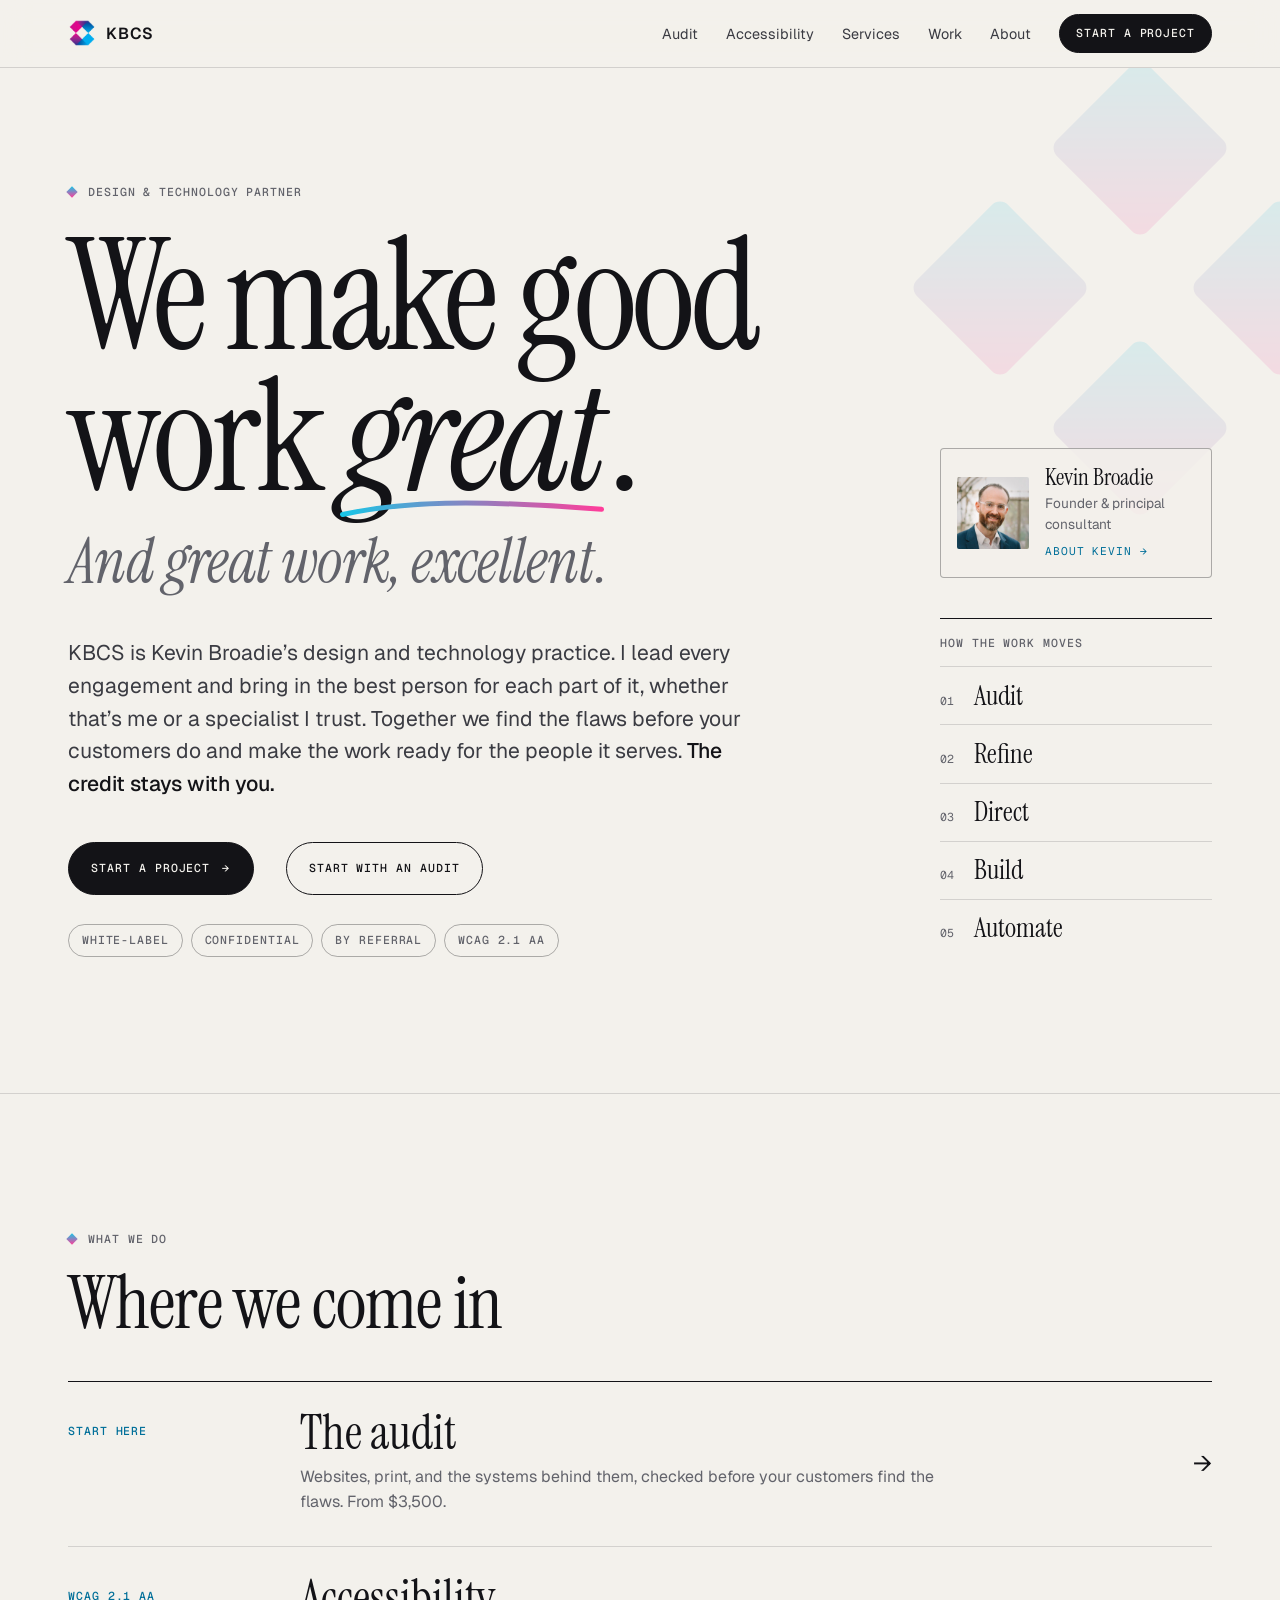
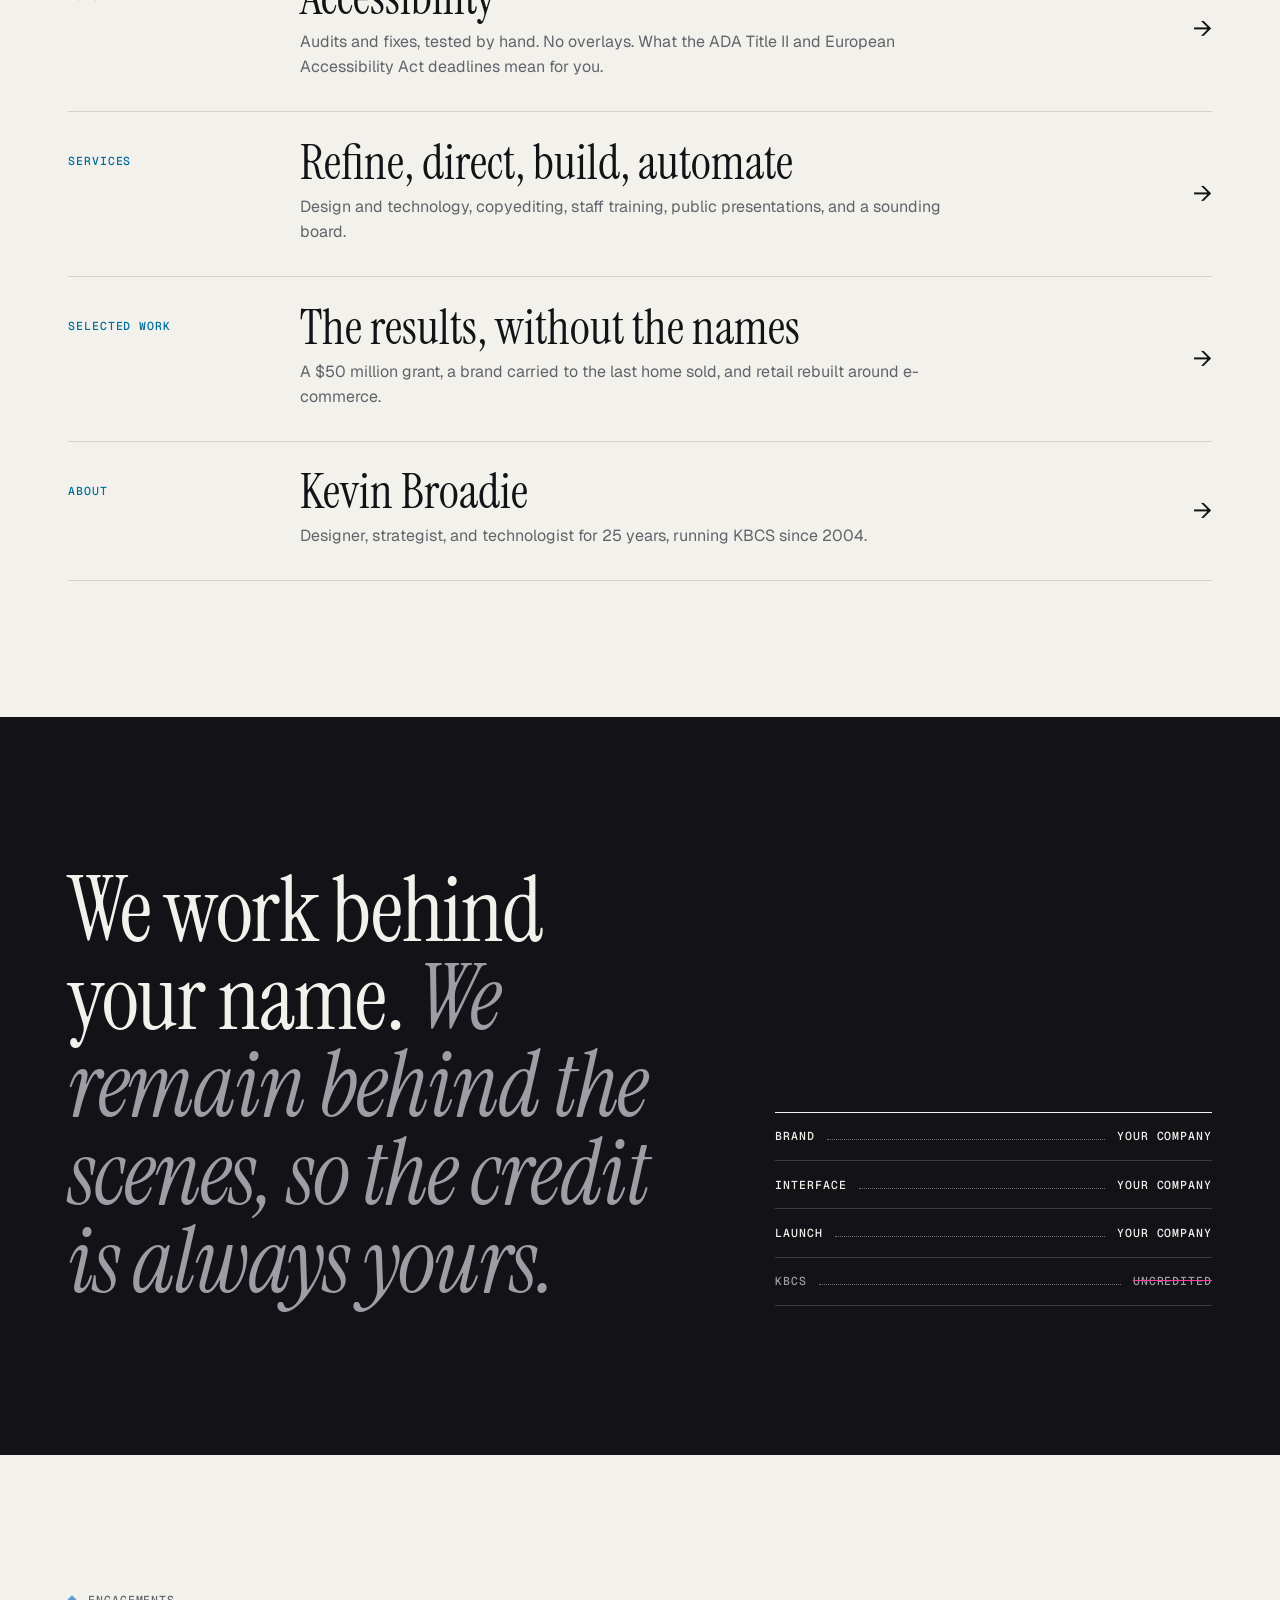
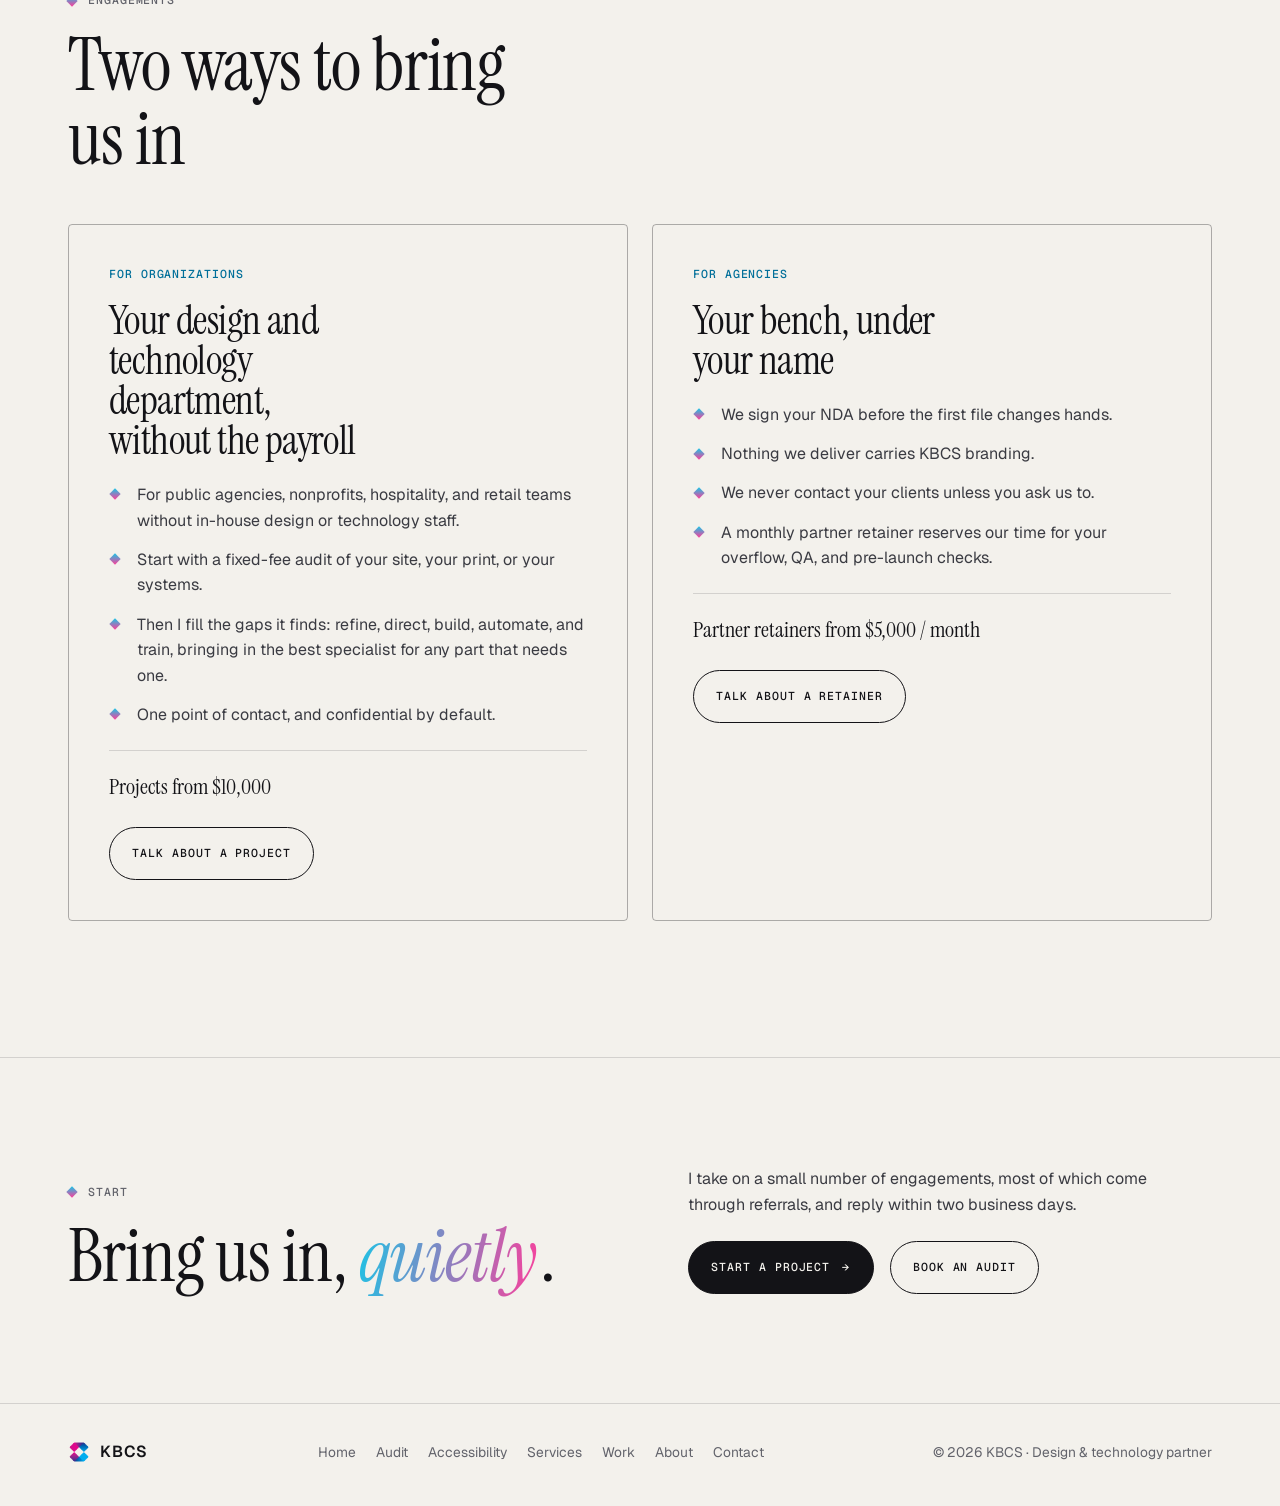
==== index.html @ 728bb498 "Position KBCS as a principal-led practice - Home hero: KBCS is Kevin Broadie's practice; he leads ev" ====
<!DOCTYPE html>
<html lang="en">
<head>
<meta charset="UTF-8">
<meta name="viewport" content="width=device-width, initial-scale=1.0">
<title>KBCS — Kevin Broadie, Design &amp; Technology Partner</title>
<meta name="description" content="Kevin Broadie’s design and technology practice, for organizations with real gaps in design and technology and the agencies that serve them. Fixed-fee audits of websites, print, and systems, WCAG 2.1 AA accessibility, copyediting, staff training, and the refinement that makes good work great.">
<meta name="theme-color" content="#f3f1ec" media="(prefers-color-scheme: light)">
<meta name="theme-color" content="#0e0e12" media="(prefers-color-scheme: dark)">
<meta property="og:title" content="KBCS — Kevin Broadie, Design &amp; Technology Partner">
<meta property="og:description" content="Kevin Broadie’s design and technology practice, for organizations with real gaps in design and technology and the agencies that serve them. Fixed-fee audits of websites, print, and systems, WCAG 2.1 AA accessibility, copyediting, staff training, and the refinement that makes good work great.">
<meta property="og:type" content="website">
<meta property="og:url" content="https://kevinbroadie.com/">
<!-- The GitHub Pages copy points search engines at the real domain -->
<link rel="canonical" href="https://kevinbroadie.com/">
<link rel="icon" type="image/png" href="images/logo.png">
<link rel="preconnect" href="https://fonts.googleapis.com">
<link rel="preconnect" href="https://fonts.gstatic.com" crossorigin>
<link href="https://fonts.googleapis.com/css2?family=Geist:wght@400;500;600&family=Geist+Mono:wght@400;500&family=Instrument+Serif:ital@0;1&display=swap" rel="stylesheet">
<link rel="stylesheet" href="styles.css">
<script>document.documentElement.classList.add('js');</script>
<script type="application/ld+json">
{
  "@context": "https://schema.org",
  "@type": "ProfessionalService",
  "name": "KBCS",
  "url": "https://kevinbroadie.com/",
  "logo": "https://kevinbroadie.com/images/logo.png",
  "description": "White-label design and technology partner: audits of websites, print and service systems, WCAG 2.1 AA accessibility, copyediting, staff training, presentations, design refinement, front-end build and automation.",
  "address": { "@type": "PostalAddress", "addressLocality": "Palm Springs", "addressRegion": "CA", "addressCountry": "US" },
  "founder": {
    "@type": "Person",
    "name": "Kevin Broadie",
    "jobTitle": "Principal Consultant",
    "image": "https://kevinbroadie.com/images/kevin.jpg",
    "alumniOf": "California State University, San Bernardino",
    "sameAs": ["https://www.linkedin.com/in/kbroadie"]
  }
}
</script>
</head>
<body>
<a class="skip" href="#main">Skip to content</a>

<header class="site-header">
  <div class="wrap bar">
    <a href="index.html" class="brand" aria-label="KBCS home">
      <img src="images/logo.png" alt="" width="28" height="28"><span>KBCS</span>
    </a>
    <nav class="nav" aria-label="Primary">
      <button class="menu-btn" type="button" aria-expanded="false" aria-controls="nav-links">Menu</button>
      <ul class="nav-links" id="nav-links">
        <li><a href="audit.html">Audit</a></li>
        <li><a href="accessibility.html">Accessibility</a></li>
        <li><a href="services.html">Services</a></li>
        <li><a href="work.html">Work</a></li>
        <li><a href="about.html">About</a></li>
      </ul>
      <a href="contact.html" class="btn btn-sm">Start a project</a>
    </nav>
  </div>
</header>

<main id="main">

  <section class="hero" id="top">
    <svg class="hero-motif" viewBox="0 0 200 200" aria-hidden="true" focusable="false"><defs><linearGradient id="g-motif" x1="0" y1="0" x2="1" y2="1"><stop offset="0"/><stop offset="1"/></linearGradient></defs><g fill="url(#g-motif)"><rect x="77" y="27" width="46" height="46" rx="4" transform="rotate(45 100 50)"/><rect x="127" y="77" width="46" height="46" rx="4" transform="rotate(45 150 100)"/><rect x="77" y="127" width="46" height="46" rx="4" transform="rotate(45 100 150)"/><rect x="27" y="77" width="46" height="46" rx="4" transform="rotate(45 50 100)"/></g></svg>
    <div class="wrap hero-grid">
      <div class="hero-copy">
        <p class="eyebrow reveal">Design &amp; technology partner</p>
        <h1 class="display reveal">
          We make good work
          <em class="great">great<svg class="scribble" viewBox="0 0 300 24" preserveAspectRatio="none" aria-hidden="true"><defs><linearGradient id="g-under" x1="0" x2="1"><stop offset="0"/><stop offset="1"/></linearGradient></defs><path d="M4 16 C 70 6, 150 4, 296 12" /></svg></em>.
          <span class="display-after">And great work, excellent.</span>
        </h1>
        <p class="lede reveal">KBCS is Kevin Broadie’s design and technology practice. I lead every engagement and bring in the best person for each part of it, whether that’s me or a specialist I trust. Together we find the flaws before your customers do and make the work ready for the people it serves. <strong>The credit stays with you.</strong></p>
        <div class="hero-actions reveal">
          <a href="contact.html" class="btn">Start a project <span class="arrow" aria-hidden="true">→</span></a>
          <a href="audit.html" class="btn btn-ghost">Start with an audit</a>
        </div>
        <ul class="tags reveal" aria-label="How we engage">
            <li>White-label</li>
            <li>Confidential</li>
            <li>By referral</li>
            <li>WCAG 2.1 AA</li>
          </ul>
      </div>

      <div class="hero-side">
      <a class="founder-card reveal" href="about.html">
        <img src="images/kevin.jpg" alt="" width="400" height="400">
        <span class="fc-body">
          <span class="fc-name">Kevin Broadie</span>
          <span class="fc-role">Founder &amp; principal consultant</span>
          <span class="fc-link">About Kevin <span aria-hidden="true">→</span></span>
        </span>
      </a>
      <nav class="index reveal" aria-label="The work, step by step">
        <p class="index-title">How the work moves</p>
        <ol>
          <li><a href="services.html#audit"><span>01</span>Audit</a></li>
          <li><a href="services.html#refine"><span>02</span>Refine</a></li>
          <li><a href="services.html#direct"><span>03</span>Direct</a></li>
          <li><a href="services.html#build"><span>04</span>Build</a></li>
          <li><a href="services.html#automate"><span>05</span>Automate</a></li>
        </ol>
      </nav>
      </div>
    </div>
  </section>

  <section class="overview" aria-labelledby="overview-title">
    <div class="wrap">
      <div class="sec-head">
        <p class="eyebrow reveal">What we do</p>
        <h2 id="overview-title" class="reveal">Where we come in</h2>
      </div>
      <ul class="overview-list">
        <li class="reveal"><a href="audit.html">
          <span class="ov-kicker">Start here</span>
          <span class="ov-title">The audit</span>
          <span class="ov-text">Websites, print, and the systems behind them, checked before your customers find the flaws. From $3,500.</span>
          <span class="ov-arrow" aria-hidden="true">→</span>
        </a></li>
        <li class="reveal"><a href="accessibility.html">
          <span class="ov-kicker">WCAG 2.1 AA</span>
          <span class="ov-title">Accessibility</span>
          <span class="ov-text">Audits and fixes, tested by hand. No overlays. What the ADA Title II and European Accessibility Act deadlines mean for you.</span>
          <span class="ov-arrow" aria-hidden="true">→</span>
        </a></li>
        <li class="reveal"><a href="services.html">
          <span class="ov-kicker">Services</span>
          <span class="ov-title">Refine, direct, build, automate</span>
          <span class="ov-text">Design and technology, copyediting, staff training, public presentations, and a sounding board.</span>
          <span class="ov-arrow" aria-hidden="true">→</span>
        </a></li>
        <li class="reveal"><a href="work.html">
          <span class="ov-kicker">Selected work</span>
          <span class="ov-title">The results, without the names</span>
          <span class="ov-text">A $50 million grant, a brand carried to the last home sold, and retail rebuilt around e-commerce.</span>
          <span class="ov-arrow" aria-hidden="true">→</span>
        </a></li>
        <li class="reveal"><a href="about.html">
          <span class="ov-kicker">About</span>
          <span class="ov-title">Kevin Broadie</span>
          <span class="ov-text">Designer, strategist, and technologist for 25 years, running KBCS since 2004.</span>
          <span class="ov-arrow" aria-hidden="true">→</span>
        </a></li>
      </ul>
    </div>
  </section>

  <section class="statement" aria-labelledby="statement-title">
    <div class="wrap statement-grid">
      <h2 id="statement-title" class="reveal">We work behind your name. <em>We remain behind the scenes, so the credit is always yours.</em></h2>
      <dl class="credits reveal" aria-label="Credits">
        <div><dt>Brand</dt><dd>Your company</dd></div>
        <div><dt>Interface</dt><dd>Your company</dd></div>
        <div><dt>Launch</dt><dd>Your company</dd></div>
        <div class="muted"><dt>KBCS</dt><dd>Uncredited</dd></div>
      </dl>
    </div>
  </section>

  <section class="paths" id="engagements" aria-labelledby="paths-title">
    <div class="wrap">
      <div class="sec-head">
        <p class="eyebrow reveal">Engagements</p>
        <h2 id="paths-title" class="reveal">Two ways to bring us in</h2>
      </div>
      <div class="paths-grid">
        <article class="path reveal">
          <p class="step-kicker">For organizations</p>
          <h3>Your design and technology department, without the payroll</h3>
          <ul class="checklist">
            <li>For public agencies, nonprofits, hospitality, and retail teams without in-house design or technology staff.</li>
            <li>Start with a fixed-fee audit of your site, your print, or your systems.</li>
            <li>Then I fill the gaps it finds: refine, direct, build, automate, and train, bringing in the best specialist for any part that needs one.</li>
            <li>One point of contact, and confidential by default.</li>
          </ul>
          <p class="from">Projects from $10,000</p>
          <a href="contact.html?interest=A+project&amp;role=An+organization" class="btn btn-ghost">Talk about a project</a>
        </article>
        <article class="path reveal">
          <p class="step-kicker">For agencies</p>
          <h3>Your bench, under your name</h3>
          <ul class="checklist">
            <li>We sign your NDA before the first file changes hands.</li>
            <li>Nothing we deliver carries KBCS branding.</li>
            <li>We never contact your clients unless you ask us to.</li>
            <li>A monthly partner retainer reserves our time for your overflow, QA, and pre-launch checks.</li>
          </ul>
          <p class="from">Partner retainers from $5,000 / month</p>
          <a href="contact.html?interest=Partner+retainer&amp;role=An+agency" class="btn btn-ghost">Talk about a retainer</a>
        </article>
      </div>
    </div>
  </section>

  <section class="cta-band" aria-labelledby="cta-title">
    <div class="wrap cta-grid">
      <div>
        <p class="eyebrow reveal">Start</p>
        <h2 id="cta-title" class="reveal">Bring us in, <em>quietly</em>.</h2>
      </div>
      <div class="cta-actions reveal">
        <p>I take on a small number of engagements, most of which come through referrals, and reply within two business days.</p>
        <div class="cta-buttons">
          <a href="contact.html" class="btn">Start a project <span class="arrow" aria-hidden="true">→</span></a>
          <a href="contact.html?interest=An+audit" class="btn btn-ghost">Book an audit</a>
        </div>
      </div>
    </div>
  </section>

</main>

<footer class="site-footer">
  <div class="wrap foot">
    <a href="index.html" class="brand">
      <img src="images/logo.png" alt="" width="22" height="22"><span>KBCS</span>
    </a>
    <nav class="foot-nav" aria-label="Site">
      <a href="index.html">Home</a>
      <a href="audit.html">Audit</a>
      <a href="accessibility.html">Accessibility</a>
      <a href="services.html">Services</a>
      <a href="work.html">Work</a>
      <a href="about.html">About</a>
      <a href="contact.html">Contact</a>
    </nav>
    <span>© <span id="yr">2026</span> KBCS · Design &amp; technology partner</span>
  </div>
</footer>

<script src="script.js"></script>
</body>
</html>
---- styles.css ----
/* ---------- Tokens ---------- */
:root {
  --paper: #f3f1ec;
  --paper-2: #ebe8e1;
  --ink: #131317;
  --ink-2: #3a3b42;
  --muted: #62636b;
  --rule: rgba(19, 19, 23, 0.14);
  --rule-strong: rgba(19, 19, 23, 0.32);
  --cyan: #006f99;
  --magenta: #c4006c;
  --cyan-bright: #19c5e6;
  --magenta-bright: #ff3d9a;
  --inverse-bg: #131317;
  --inverse-fg: #f3f1ec;
  --inverse-muted: #9c9da5;
  --inverse-rule: rgba(243, 241, 236, 0.18);

  --serif: "Instrument Serif", "Iowan Old Style", Georgia, serif;
  --sans: "Geist", system-ui, -apple-system, "Segoe UI", sans-serif;
  --mono: "Geist Mono", ui-monospace, "SF Mono", Menlo, monospace;

  --ease: cubic-bezier(0.16, 1, 0.3, 1);
  --gut: 1.25rem;
  --sec: 5.5rem;
  --maxw: 1240px;
  color-scheme: light dark;
}

@media (prefers-color-scheme: dark) {
  :root {
    --paper: #0e0e12;
    --paper-2: #16161c;
    --ink: #f2f0ea;
    --ink-2: #cfcdc6;
    --muted: #9c9da5;
    --rule: rgba(242, 240, 234, 0.13);
    --rule-strong: rgba(242, 240, 234, 0.3);
    --cyan: #3cc8f0;
    --magenta: #ff5aab;
    --inverse-bg: #f2f0ea;
    --inverse-fg: #131317;
    --inverse-muted: #5d5e66;
    --inverse-rule: rgba(19, 19, 23, 0.16);
  }
}

/* ---------- Base ---------- */
*, *::before, *::after { box-sizing: border-box; }
* { margin: 0; padding: 0; }

html { scroll-behavior: smooth; scroll-padding-top: 5rem; -webkit-text-size-adjust: 100%; }

body {
  font-family: var(--sans);
  font-size: 1rem;
  line-height: 1.6;
  color: var(--ink);
  background: var(--paper);
  -webkit-font-smoothing: antialiased;
  text-rendering: optimizeLegibility;
  overflow-x: hidden;
}

img, svg { display: block; max-width: 100%; }
ol, ul { list-style: none; }
a { color: inherit; }

::selection { background: var(--magenta-bright); color: #fff; }

:focus-visible { outline: 2px solid var(--cyan); outline-offset: 3px; border-radius: 2px; }

.wrap { width: 100%; max-width: var(--maxw); margin: 0 auto; padding: 0 var(--gut); }

.skip {
  position: absolute; left: var(--gut); top: -3rem; z-index: 200;
  background: var(--ink); color: var(--paper);
  padding: 0.6rem 1rem; font-size: 0.85rem; text-decoration: none;
}
.skip:focus { top: 0.75rem; }

/* ---------- Type helpers ---------- */
.eyebrow,
.step-kicker,
.index-title,
.tags,
.field label,
.note,
.credits,
.btn {
  font-family: var(--mono);
  font-size: 0.72rem;
  font-weight: 500;
  letter-spacing: 0.08em;
  text-transform: uppercase;
}

.eyebrow { color: var(--muted); display: flex; align-items: center; gap: 0.75rem; }
.eyebrow::before {
  content: ""; flex: none; width: 0.5rem; height: 0.5rem; transform: rotate(45deg);
  background: linear-gradient(135deg, var(--cyan-bright), var(--magenta-bright));
}

h1, h2, h3 { font-family: var(--serif); font-weight: 400; letter-spacing: -0.015em; line-height: 1; }
h2 { font-size: clamp(2.4rem, 6.5vw, 4.6rem); }
em { font-style: italic; }

.sec-lead { color: var(--muted); font-size: 1.08rem; max-width: 46ch; }

/* ---------- Buttons ---------- */
.btn {
  display: inline-flex; align-items: center; gap: 0.75rem;
  padding: 1rem 1.4rem;
  color: var(--paper); background: var(--ink);
  border: 1px solid var(--ink); border-radius: 999px;
  text-decoration: none; cursor: pointer;
  transition: background 0.3s var(--ease), color 0.3s var(--ease), border-color 0.3s var(--ease);
}
.btn:hover { background: transparent; color: var(--ink); }
.btn .arrow { transition: transform 0.35s var(--ease); }
.btn:hover .arrow { transform: translateX(4px); }
.btn-sm { padding: 0.6rem 1rem; }

/* ---------- Header ---------- */
.site-header {
  position: sticky; top: 0; z-index: 100;
  background: color-mix(in srgb, var(--paper) 82%, transparent);
  -webkit-backdrop-filter: saturate(1.4) blur(14px);
  backdrop-filter: saturate(1.4) blur(14px);
  border-bottom: 1px solid var(--rule);
}
.bar { display: flex; align-items: center; justify-content: space-between; padding-block: 0.85rem; }

.brand { display: inline-flex; align-items: center; gap: 0.6rem; text-decoration: none; }
.brand span { font-weight: 600; letter-spacing: 0.06em; font-size: 1rem; }

.nav { display: flex; align-items: center; gap: 0.6rem; }
.menu-btn {
  font-family: var(--mono); font-size: 0.72rem; font-weight: 500; letter-spacing: 0.08em; text-transform: uppercase;
  color: var(--ink); background: none; cursor: pointer;
  border: 1px solid var(--rule-strong); border-radius: 999px; padding: 0.6rem 1rem;
}
html:not(.js) .menu-btn { display: none; }
.nav-links { display: none; }
.menu-open .nav-links {
  display: grid; position: absolute; left: 0; right: 0; top: 100%;
  padding: 0.5rem var(--gut) 1.5rem;
  background: var(--paper); border-bottom: 1px solid var(--rule);
}
.menu-open .nav-links a {
  display: block; padding: 0.6rem 0; border-bottom: 1px solid var(--rule);
  font-family: var(--serif); font-size: 1.9rem; text-decoration: none;
}
.nav-links a[aria-current="page"] { color: var(--magenta); }

/* ---------- Hero ---------- */
.hero { padding: clamp(3.5rem, 9vw, 7.5rem) 0 var(--sec); border-bottom: 1px solid var(--rule); }
.hero-grid { display: grid; gap: 4rem; }

.display {
  font-size: clamp(3.4rem, 12.5vw, 9.6rem);
  line-height: 0.92;
  letter-spacing: -0.03em;
  margin-top: 1.6rem;
  max-width: 11ch;
}

.display-after {
  display: block; margin-top: max(0.3em, 1.1rem);
  font-size: max(0.4em, 1.75rem); font-style: italic; line-height: 1.1; letter-spacing: -0.01em;
  color: var(--muted);
}
.great { position: relative; display: inline-block; padding-right: 0.04em; }
.scribble {
  position: absolute; left: -0.02em; right: -0.04em; bottom: -0.1em;
  width: calc(100% + 0.06em); height: 0.2em;
  overflow: visible;
}
.scribble path {
  fill: none; stroke: url(#g-under); stroke-width: 5; stroke-linecap: round;
  vector-effect: non-scaling-stroke;
  stroke-dasharray: 320; stroke-dashoffset: 0;
}
.scribble stop:first-child { stop-color: var(--cyan-bright); }
.scribble stop:last-child { stop-color: var(--magenta-bright); }

.lede {
  font-size: clamp(1.1rem, 2.1vw, 1.32rem);
  line-height: 1.55;
  color: var(--ink-2);
  max-width: 50ch;
  margin-top: 2.6rem;
}
.lede strong { color: var(--ink); font-weight: 500; }

.hero-actions { display: flex; flex-wrap: wrap; align-items: center; gap: 1.5rem 2rem; margin-top: 2.6rem; }

.tags { display: flex; flex-wrap: wrap; gap: 0.5rem; color: var(--muted); }
.tags li { border: 1px solid var(--rule-strong); border-radius: 999px; padding: 0.4rem 0.8rem; }

.index { align-self: end; border-top: 1px solid var(--ink); }
.index-title { color: var(--muted); padding: 0.9rem 0; }
.index li { border-top: 1px solid var(--rule); }
.index a {
  display: flex; align-items: baseline; gap: 1.25rem;
  padding: 0.85rem 0;
  font-family: var(--serif); font-size: 1.7rem; line-height: 1.1;
  text-decoration: none;
  transition: padding 0.35s var(--ease), color 0.2s;
}
.index a span { font-family: var(--mono); font-size: 0.72rem; color: var(--muted); }
.index a:hover { padding-left: 0.5rem; color: var(--magenta); }

/* ---------- Work ---------- */
.work { padding: var(--sec) 0; }
.work-grid { display: grid; gap: 3rem; }
.sec-head :is(h1, h2) { margin: 1.2rem 0 1.4rem; max-width: 14ch; }

.steps { border-top: 1px solid var(--ink); }
.step {
  display: grid; grid-template-columns: 2.6rem 1fr; gap: 1rem;
  padding: 2.2rem 0;
  border-bottom: 1px solid var(--rule);
}
.step-num { font-family: var(--mono); font-size: 0.8rem; color: var(--muted); padding-top: 0.3rem; }
.step-kicker { color: var(--cyan); margin-bottom: 0.9rem; }
.step:nth-child(even) .step-kicker { color: var(--magenta); }
.step h3 { font-size: clamp(1.9rem, 4.4vw, 2.9rem); line-height: 1.02; max-width: 18ch; }
.step p:last-child { color: var(--muted); margin-top: 1rem; max-width: 56ch; font-size: 1.04rem; }

mark { color: var(--ink); background: none; font-weight: 500; }

/* ---------- Statement ---------- */
.statement { background: var(--inverse-bg); color: var(--inverse-fg); padding: calc(var(--sec) * 1.1) 0; }
.statement-grid { display: grid; gap: 3.5rem; }
.statement h2 { font-size: clamp(2.6rem, 7vw, 5.6rem); line-height: 0.98; max-width: 16ch; }
.statement h2 em { color: var(--inverse-muted); }

.credits { border-top: 1px solid var(--inverse-fg); align-self: end; }
.credits div {
  display: flex; align-items: baseline; gap: 0.75rem;
  padding: 0.9rem 0; border-bottom: 1px solid var(--inverse-rule);
}
.credits dt, .credits dd { white-space: nowrap; }
/* dotted leader between role and name */
.credits div::after {
  content: ""; order: 1; flex: 1;
  border-bottom: 1px dotted var(--inverse-muted); opacity: 0.7;
}
.credits dd { order: 2; }
.credits .muted { color: var(--inverse-muted); }
.credits .muted dd { font-style: normal; text-decoration: line-through; text-decoration-color: var(--magenta-bright); }

/* ---------- Approach ---------- */
.approach { padding: var(--sec) 0; background: var(--paper-2); border-bottom: 1px solid var(--rule); }
.approach .sec-head :is(h1, h2) { margin-bottom: 3rem; }
.principles { display: grid; gap: 0; border-top: 1px solid var(--ink); }
.principles li { display: grid; gap: 0.75rem; padding: 2rem 0; border-bottom: 1px solid var(--rule); }
.p-num { font-family: var(--serif); font-style: italic; font-size: 1.3rem; color: var(--magenta); }
.principles li:nth-child(odd) .p-num { color: var(--cyan); }
.principles strong { font-family: var(--serif); font-weight: 400; font-size: clamp(1.7rem, 3.2vw, 2.25rem); line-height: 1.06; letter-spacing: -0.01em; }
.principles span:last-child { color: var(--muted); }

/* ---------- Contact ---------- */
.contact { padding: var(--sec) 0; }
.contact-grid { display: grid; gap: 3rem; }
.contact :is(h1, h2) { margin: 1.2rem 0 1.6rem; }
.contact :is(h1, h2) em {
  background: linear-gradient(100deg, var(--cyan-bright), var(--magenta-bright));
  -webkit-background-clip: text; background-clip: text; color: transparent;
  padding-right: 0.06em;
}

form { display: grid; gap: 1.8rem; }
.row { display: grid; gap: 1.8rem; }
.field { display: grid; gap: 0.35rem; }
.field label { color: var(--muted); }
.field .opt { text-transform: none; letter-spacing: 0; opacity: 0.75; }

.field input, .field textarea, .field select {
  width: 100%;
  font: inherit; font-size: 1.1rem; color: var(--ink);
  background: transparent;
  border: 0; border-bottom: 1px solid var(--rule-strong); border-radius: 0;
  padding: 0.55rem 0;
  transition: border-color 0.2s;
}
.field textarea { resize: vertical; min-height: 7.5rem; line-height: 1.5; }
.field input::placeholder, .field textarea::placeholder { color: var(--muted); opacity: 0.7; }
.field select {
  appearance: none; cursor: pointer; padding-right: 2rem;
  background: url("data:image/svg+xml,%3Csvg xmlns='http://www.w3.org/2000/svg' width='12' height='8' viewBox='0 0 12 8'%3E%3Cpath d='M1 1l5 5 5-5' stroke='%2386878f' stroke-width='1.5' fill='none' stroke-linecap='round'/%3E%3C/svg%3E") no-repeat right 0.2rem center;
}
.field select:has(option[value=""]:checked) { color: var(--muted); }
.field select option { color: var(--ink); background: var(--paper); }

.field input:focus, .field textarea:focus, .field select:focus { outline: none; border-bottom-color: var(--cyan); box-shadow: 0 1px 0 var(--cyan); }
.field input:user-invalid, .field textarea:user-invalid { border-bottom-color: var(--magenta); box-shadow: 0 1px 0 var(--magenta); }

.submit-row { display: flex; flex-wrap: wrap; align-items: center; gap: 1rem 1.5rem; margin-top: 0.4rem; }
.note { color: var(--muted); text-transform: none; letter-spacing: 0.01em; font-size: 0.78rem; }

.success { padding: 1rem 0; }
.success:focus { outline: none; }
.success-mark { display: block; width: 3rem; height: 3px; background: linear-gradient(90deg, var(--cyan-bright), var(--magenta-bright)); margin-bottom: 1.4rem; }
.success h3 { font-size: 2.4rem; margin-bottom: 0.8rem; }
.success p { color: var(--muted); max-width: 40ch; }

/* ---------- Footer ---------- */
.site-footer { border-top: 1px solid var(--rule); padding: 2.2rem 0 2.6rem; }
.foot { display: flex; flex-direction: column; gap: 0.9rem; font-size: 0.86rem; color: var(--muted); }
.foot a { text-decoration: none; }
.foot a:hover { color: var(--ink); }
.foot .brand { color: var(--ink); }

/* ---------- Motion ---------- */
.js .reveal { opacity: 0; transform: translateY(18px); transition: opacity 0.9s var(--ease), transform 0.9s var(--ease); }
.js .reveal.in { opacity: 1; transform: none; }
.js .display .scribble path { stroke-dashoffset: 320; transition: stroke-dashoffset 1.2s var(--ease) 0.5s; }
.js .display.in .scribble path { stroke-dashoffset: 0; }

@media (prefers-reduced-motion: reduce) {
  html { scroll-behavior: auto; }
  .js .reveal, .js .display .scribble path { opacity: 1; transform: none; transition: none; stroke-dashoffset: 0; }
  .btn, .btn .arrow, .index a { transition: none; }
}

/* ---------- Layout breakpoints ---------- */
@media (min-width: 640px) {
  :root { --gut: 2rem; --sec: 7rem; }
  .row { grid-template-columns: 1fr 1fr; gap: 2rem; }
  .foot { flex-direction: row; flex-wrap: wrap; align-items: center; justify-content: space-between; }
  .step { grid-template-columns: 4rem 1fr; }
}

@media (min-width: 960px) {
  :root { --gut: 3rem; --sec: 8.5rem; }
  .hero-grid { grid-template-columns: minmax(0, 1fr) 17rem; gap: 4rem; align-items: end; }
  .work-grid { grid-template-columns: 0.8fr 1.2fr; gap: 5rem; align-items: start; }
  .work .sec-head { position: sticky; top: 7rem; }
  .statement-grid { grid-template-columns: 1.4fr 1fr; gap: 6rem; align-items: end; }
  .principles { grid-template-columns: repeat(2, 1fr); border-top: 0; gap: 2.5rem 4rem; }
  .principles li { border-top: 1px solid var(--ink); border-bottom: 0; padding-top: 1.5rem; align-content: start; }
  .contact-grid { grid-template-columns: 0.85fr 1.15fr; gap: 6rem; align-items: start; }
  .contact-intro { position: sticky; top: 7rem; }
}

/* ---------- Shared bits ---------- */
.btn-ghost { background: transparent; color: var(--ink); }
.btn-ghost:hover { background: var(--ink); color: var(--paper); }

.hero .tags { margin-top: 1.8rem; }
.nowrap { white-space: nowrap; }

.checklist { display: grid; gap: 0.85rem; }
.checklist li { position: relative; padding-left: 1.75rem; color: var(--ink-2); }
.checklist li::before {
  content: ""; position: absolute; left: 0.15rem; top: 0.52em;
  width: 0.5rem; height: 0.5rem; transform: rotate(45deg);
  background: linear-gradient(135deg, var(--cyan-bright), var(--magenta-bright));
}

/* ---------- Pre-launch audit ---------- */
.offer { padding: var(--sec) 0; background: var(--paper-2); border-block: 1px solid var(--rule); }
.offer-grid { display: grid; gap: 3rem; align-items: start; }
.offer-card {
  background: var(--paper); border: 1px solid var(--rule-strong); border-radius: 4px;
  padding: clamp(1.5rem, 4vw, 2.75rem);
  display: grid; gap: 1.6rem; justify-items: start;
}
.offer-terms { display: grid; grid-template-columns: 1fr 1fr; width: 100%; border-bottom: 1px solid var(--rule); padding-bottom: 1.6rem; }
.offer-terms dt, .facts dt, .note-card dt {
  font-family: var(--mono); font-size: 0.7rem; letter-spacing: 0.08em; text-transform: uppercase; color: var(--muted);
}
.offer-terms dd { font-family: var(--serif); font-size: clamp(1.9rem, 4vw, 2.6rem); line-height: 1.1; margin-top: 0.3rem; }
.offer-card h3 { font-size: 1.7rem; }
.fineprint { display: grid; gap: 0.4rem; font-size: 0.92rem; color: var(--muted); border-top: 1px solid var(--rule); padding-top: 1.4rem; width: 100%; }

.ledger { display: grid; gap: 1.5rem; margin-top: 2.6rem; max-width: 34rem; }
.ledger > div { padding-top: 1rem; border-top: 1px solid var(--rule-strong); }
.ledger .ledger-price { border-top: 2px solid transparent; border-image: linear-gradient(90deg, var(--cyan-bright), var(--magenta-bright)) 1; }
.ledger-label { font-family: var(--serif); font-size: 1.6rem; line-height: 1.1; margin-bottom: 0.5rem; }
.ledger-cost .ledger-label { color: var(--muted); }
.ledger p:last-child { color: var(--ink-2); }

/* ---------- Accessibility ---------- */
.access { padding: var(--sec) 0; }
.access .sec-head :is(h1, h2) { max-width: 16ch; }
.access .sec-head :is(h1, h2) em { color: var(--magenta); }
.access-grid { display: grid; gap: 2.5rem; margin-top: 3rem; }
.extras { padding: var(--sec) 0; border-top: 1px solid var(--rule); }
.extras .sec-head :is(h1, h2) { max-width: 16ch; }
.checklist strong { color: var(--ink); font-weight: 600; }
.offer-card h3 + .checklist { margin-top: -0.4rem; }
.access-grid li { border-top: 1px solid var(--ink); padding-top: 1.4rem; }
.access-grid h3 { font-size: 1.8rem; margin-bottom: 0.8rem; }
.access-grid p:last-child { color: var(--muted); }
.asof { margin-top: 2.5rem; font-size: 0.85rem; color: var(--muted); }

/* ---------- Engagements ---------- */
.paths { padding: var(--sec) 0; }
.paths .sec-head :is(h1, h2) { margin-bottom: 3rem; }
.paths-grid { display: grid; gap: 1.5rem; }
.path {
  display: grid; gap: 1.4rem; align-content: start; justify-items: start;
  border: 1px solid var(--rule-strong); border-radius: 4px; padding: clamp(1.5rem, 4vw, 2.5rem);
}
.path h3 { font-size: clamp(1.9rem, 3.6vw, 2.5rem); max-width: 14ch; }
.path .step-kicker { margin-bottom: -0.4rem; }
.from { font-family: var(--serif); font-size: 1.35rem; border-top: 1px solid var(--rule); padding-top: 1.2rem; width: 100%; }

/* ---------- Selected work ---------- */
.notes { padding: var(--sec) 0; border-top: 1px solid var(--rule); }
.notes .sec-head :is(h1, h2) em { color: var(--muted); }
.notes-grid { display: grid; gap: 2.5rem; margin-top: 3rem; }
.note-card { border-top: 1px solid var(--ink); padding-top: 1.4rem; display: grid; gap: 1rem; align-content: start; }
.note-card h3 { font-size: 1.75rem; line-height: 1.1; }
.note-card dl { display: grid; gap: 0.8rem; }
.note-card dd { color: var(--ink-2); margin-top: 0.15rem; }

.quote { margin-top: 4rem; max-width: 46rem; }
.quote blockquote p { font-family: var(--serif); font-size: clamp(1.7rem, 3.6vw, 2.6rem); line-height: 1.15; }
.quote blockquote p::before { content: "“"; color: var(--magenta); margin-right: 0.05em; }
.quote figcaption { margin-top: 1.2rem; font-family: var(--mono); font-size: 0.75rem; letter-spacing: 0.06em; text-transform: uppercase; color: var(--muted); }

/* ---------- About ---------- */
.about { padding: var(--sec) 0; }
.about-grid { display: grid; gap: 2.5rem; align-items: start; }
.portrait { width: 100%; max-width: 22rem; border-radius: 4px; overflow: hidden; background: var(--paper-2); }
.portrait img { width: 100%; height: auto; aspect-ratio: 1; object-fit: cover; }
.about :is(h1, h2) { margin-top: 1.2rem; }
.role { font-family: var(--mono); font-size: 0.75rem; letter-spacing: 0.08em; text-transform: uppercase; color: var(--muted); margin-top: 0.8rem; }
.bio { font-size: 1.15rem; color: var(--ink-2); max-width: 52ch; margin-top: 1.6rem; }
.facts { margin-top: 2rem; border-top: 1px solid var(--rule); max-width: 36rem; }
.facts div { display: grid; gap: 0.3rem; padding: 0.8rem 0; border-bottom: 1px solid var(--rule); align-items: baseline; }
.facts li + li { margin-top: 0.3rem; }
.pull { margin-top: 1.8rem; padding-left: 1.2rem; border-left: 2px solid var(--magenta); max-width: 48ch; }
.pull p { font-family: var(--serif); font-style: italic; font-size: 1.35rem; line-height: 1.3; color: var(--ink); }
.links { margin-top: 1.6rem; }
.text-link { font-family: var(--mono); font-size: 0.8rem; letter-spacing: 0.06em; text-transform: uppercase; text-decoration: none; border-bottom: 1px solid var(--cyan); padding-bottom: 0.15rem; }
.text-link:hover { color: var(--cyan); }

/* ---------- Contact additions ---------- */
.promise { display: grid; gap: 0.5rem; margin-top: 2rem; font-size: 0.95rem; color: var(--ink-2); }
.promise li { padding-left: 1.2rem; position: relative; }
.promise li::before { content: "→"; position: absolute; left: 0; color: var(--cyan); }
.form-error { color: var(--magenta); font-size: 0.95rem; }
.field select:user-invalid { border-bottom-color: var(--magenta); box-shadow: 0 1px 0 var(--magenta); }
.btn:disabled { opacity: 0.5; cursor: progress; }

@media (min-width: 640px) {
  .notes-grid { grid-template-columns: repeat(2, 1fr); }
  .facts div { grid-template-columns: 7.5rem 1fr; gap: 1rem; }
  .about-grid { grid-template-columns: minmax(12rem, 0.7fr) 1.3fr; gap: 4rem; }
}

@media (min-width: 960px) {
  .offer-grid { grid-template-columns: 0.85fr 1.15fr; gap: 6rem; }
  .access-grid { grid-template-columns: repeat(3, 1fr); }
  .paths-grid { grid-template-columns: 1fr 1fr; }
  .notes-grid { grid-template-columns: repeat(3, 1fr); }
}

/* ---------- Multi-page additions ---------- */
.page-title { font-size: clamp(2.7rem, 7.5vw, 5.4rem); }
main > section:first-child:not(.hero) { padding-top: clamp(3rem, 8vw, 6.5rem); }

.overview { padding: var(--sec) 0; }
.overview .sec-head :is(h1, h2) { margin-bottom: 2.5rem; }
.overview-list { border-top: 1px solid var(--ink); }
.overview-list a {
  display: grid; grid-template-columns: 1fr auto; gap: 0.35rem 1.5rem;
  padding: 1.6rem 0; border-bottom: 1px solid var(--rule); text-decoration: none;
}
.ov-kicker { grid-column: 1; font-family: var(--mono); font-size: 0.72rem; font-weight: 500; letter-spacing: 0.08em; text-transform: uppercase; color: var(--cyan); }
.ov-title { grid-column: 1; font-family: var(--serif); font-size: clamp(1.9rem, 4.5vw, 3rem); line-height: 1.05; transition: color 0.2s; }
.ov-text { grid-column: 1; color: var(--muted); max-width: 60ch; }
.ov-arrow { grid-column: 2; grid-row: 1 / span 3; align-self: center; font-size: 1.5rem; transition: transform 0.35s var(--ease), color 0.2s; }
.overview-list a:hover .ov-title, .overview-list a:hover .ov-arrow { color: var(--magenta); }
.overview-list a:hover .ov-arrow { transform: translateX(6px); }

.cta-band { padding: calc(var(--sec) * 0.8) 0; border-top: 1px solid var(--rule); }
.cta-grid { display: grid; gap: 2rem; align-items: end; }
.cta-band h2 { margin-top: 1.2rem; }
.cta-band h2 em {
  background: linear-gradient(100deg, var(--cyan-bright), var(--magenta-bright));
  -webkit-background-clip: text; background-clip: text; color: transparent;
  padding-right: 0.06em;
}
.cta-actions p { color: var(--ink-2); max-width: 44ch; }
.cta-buttons { display: flex; flex-wrap: wrap; gap: 1rem; margin-top: 1.5rem; }

.access-cta { margin-top: 2.5rem; }

.foot-nav { display: flex; flex-wrap: wrap; gap: 0.5rem 1.25rem; }

@media (min-width: 900px) {
  .menu-btn { display: none; }
  .nav { gap: 1.75rem; }
  .site-header .nav-links {
    display: flex; gap: 1.75rem; position: static; padding: 0; background: none; border: 0;
  }
  .site-header .nav-links a {
    display: inline; padding: 0; border: 0;
    font-family: var(--sans); font-size: 0.9rem; color: var(--ink-2); text-decoration: none;
    background: linear-gradient(currentColor, currentColor) 0 100% / 0 1px no-repeat;
    transition: background-size 0.35s var(--ease), color 0.2s;
  }
  .site-header .nav-links a:hover { color: var(--ink); background-size: 100% 1px; }
  .site-header .nav-links a[aria-current="page"] { color: var(--ink); background-size: 100% 1px; }
}

@media (min-width: 960px) {
  .overview-list a { grid-template-columns: 13rem 1fr auto; }
  .ov-kicker { grid-row: 1 / span 2; padding-top: 0.9rem; }
  .ov-title, .ov-text { grid-column: 2; }
  .ov-arrow { grid-column: 3; }
  .cta-grid { grid-template-columns: 1fr 1fr; gap: 6rem; }
}

/* ---------- Visual system additions ---------- */
.visually-hidden {
  position: absolute; width: 1px; height: 1px; overflow: hidden;
  clip: rect(0 0 0 0); clip-path: inset(50%); white-space: nowrap;
}

/* Logo-derived motif behind the hero */
.hero { position: relative; overflow: hidden; }
.hero > .wrap { position: relative; z-index: 1; }
.hero-motif {
  position: absolute; z-index: 0; pointer-events: none;
  width: min(70vw, 640px); right: -22vw; top: -4rem; opacity: 0.1;
}
.hero-motif stop:first-child { stop-color: var(--cyan-bright); }
.hero-motif stop:last-child { stop-color: var(--magenta-bright); }

/* Founder card on the home page */
.hero-side { display: grid; gap: 2.5rem; align-content: end; }
.founder-card {
  display: grid; grid-template-columns: 4.5rem 1fr; gap: 1rem; align-items: center;
  text-decoration: none; padding: 1rem; border: 1px solid var(--rule-strong); border-radius: 4px;
  background: color-mix(in srgb, var(--paper) 80%, transparent);
  transition: border-color 0.2s;
}
.founder-card img { width: 4.5rem; height: 4.5rem; object-fit: cover; border-radius: 2px; }
.fc-body { display: grid; gap: 0.15rem; }
.fc-name { font-family: var(--serif); font-size: 1.45rem; line-height: 1.1; }
.fc-role { font-size: 0.85rem; color: var(--muted); }
.fc-link { font-family: var(--mono); font-size: 0.7rem; letter-spacing: 0.08em; text-transform: uppercase; color: var(--cyan); margin-top: 0.3rem; }
.founder-card:hover { border-color: var(--ink); }
.founder-card:hover .fc-link { color: var(--magenta); }

/* Brand gradient band (dark text in both themes) */
.band-grad {
  --ink: #0b0b0e; --ink-2: #121218; --muted: #121218; --cyan: #0b0b0e; --magenta: #0b0b0e;
  --rule: rgba(11, 11, 14, 0.28);
  background: linear-gradient(108deg, var(--cyan-bright), var(--magenta-bright));
  color: var(--ink); border: 0;
}
.band-grad .eyebrow::before { background: var(--ink); }
.band-grad .access-grid li { border-top-color: var(--ink); }

/* By the numbers */
.stats { background: var(--inverse-bg); color: var(--inverse-fg); padding: calc(var(--sec) * 0.8) 0; }
.stats-grid { display: grid; gap: 2rem 3rem; }
.stat { display: flex; flex-direction: column; gap: 0.5rem; border-top: 1px solid var(--inverse-rule); padding-top: 1.2rem; }
.stat dd {
  font-family: var(--serif); font-size: clamp(3.2rem, 7vw, 5rem); line-height: 1;
  background: linear-gradient(100deg, var(--cyan-bright), var(--magenta-bright));
  -webkit-background-clip: text; background-clip: text; color: transparent;
  padding-right: 0.05em; width: fit-content; order: -1;
}
.stat dt { color: var(--inverse-muted); max-width: 26ch; }

/* Sample audit report */
.sample { padding: var(--sec) 0; }
.sample-grid { display: grid; gap: 3rem; align-items: start; }
.report { margin: 0; }
.report-page {
  background: #ffffff; color: #1a1a1f; border-radius: 3px;
  padding: clamp(1.25rem, 4vw, 2.5rem);
  box-shadow: 0 1px 2px rgba(0, 0, 0, 0.08), 0 18px 40px -18px rgba(0, 0, 0, 0.35);
  font-size: 0.92rem;
}
.report-head, .report-foot {
  display: flex; justify-content: space-between; gap: 1rem;
  font-family: var(--mono); font-size: 0.68rem; letter-spacing: 0.08em; text-transform: uppercase; color: #5d5e66;
}
.report-head { padding-bottom: 0.9rem; border-bottom: 2px solid transparent; border-image: linear-gradient(90deg, var(--cyan-bright), var(--magenta-bright)) 1; }
.report-tag { color: #c4006c; }
.report-title { font-family: var(--serif); font-size: 1.6rem; line-height: 1.1; margin: 1.1rem 0 0.8rem; }
.findings li {
  display: grid; grid-template-columns: auto 1fr; gap: 0.35rem 0.75rem; align-items: baseline;
  padding: 0.85rem 0; border-top: 1px solid #e4e2dc;
}
.findings p { grid-column: 1 / -1; color: #3a3b42; line-height: 1.5; }
.findings b { color: #1a1a1f; font-weight: 600; }
.sev {
  font-family: var(--mono); font-size: 0.66rem; font-weight: 500; letter-spacing: 0.06em; text-transform: uppercase;
  padding: 0.2rem 0.5rem; border-radius: 999px; justify-self: start;
}
.sev-1 { background: #c4006c; color: #ffffff; }
.sev-2 { border: 1px solid #c4006c; color: #c4006c; }
.sev-3 { border: 1px solid #006f99; color: #006f99; }
.sev-4 { border: 1px solid #8a8b92; color: #5d5e66; }
.area { font-family: var(--mono); font-size: 0.7rem; letter-spacing: 0.06em; text-transform: uppercase; color: #5d5e66; }
.report-foot { padding-top: 0.9rem; border-top: 1px solid #e4e2dc; }
.report figcaption { margin-top: 0.9rem; font-size: 0.85rem; color: var(--muted); }

/* Contrast demo */
.contrast-demo { margin: 3rem 0 0; }
.cd-pair { display: grid; gap: 1rem; }
.cd-sample { background: #f3f1ec; border: 1px solid #d9d6ce; border-radius: 4px; padding: 1.5rem; }
.cd-text { font-size: 1.2rem; line-height: 1.4; }
.cd-fail .cd-text { color: #a6a8b0; }
.cd-pass .cd-text { color: #5d5e66; }
.cd-meta { margin-top: 1rem; font-family: var(--mono); font-size: 0.72rem; letter-spacing: 0.06em; text-transform: uppercase; color: #3a3b42; display: flex; align-items: center; gap: 0.6rem; }
.cd-badge { padding: 0.2rem 0.55rem; border-radius: 999px; color: #ffffff; }
.cd-fail .cd-badge { background: #c4006c; }
.cd-pass .cd-badge { background: #1d6b3a; }
.contrast-demo figcaption { margin-top: 1rem; color: var(--muted); max-width: 70ch; }

@media (min-width: 640px) {
  .stats-grid { grid-template-columns: repeat(2, 1fr); }
  .cd-pair { grid-template-columns: 1fr 1fr; }
}

@media (min-width: 960px) {
  .hero-motif { width: 560px; right: -140px; top: -60px; opacity: 0.12; }
  .stats-grid { grid-template-columns: repeat(4, 1fr); }
  .sample-grid { grid-template-columns: 0.8fr 1.2fr; gap: 5rem; }
}

@media (prefers-color-scheme: dark) {
  .hero-motif { opacity: 0.16; }
}

/* ---------- 404 ---------- */
.notfound { min-height: 100vh; display: flex; flex-direction: column; justify-content: center; padding-block: 4rem; }
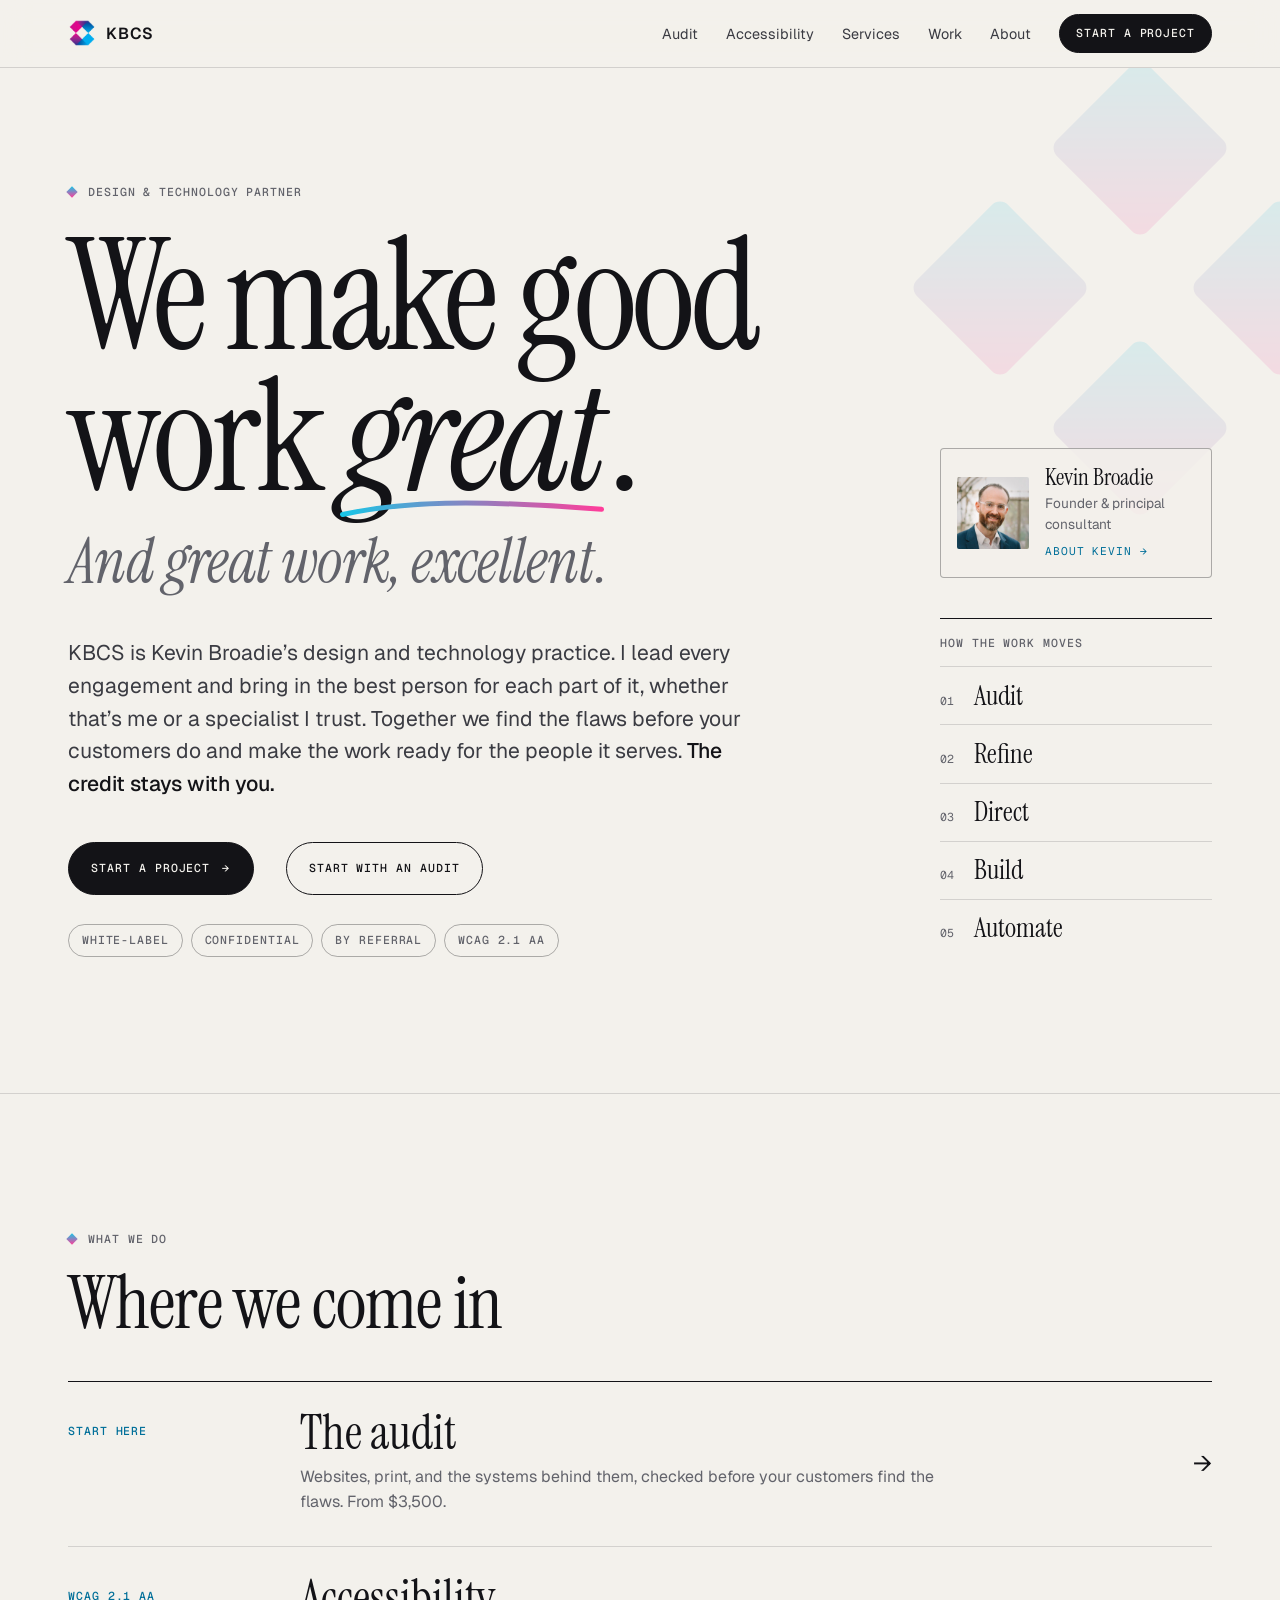
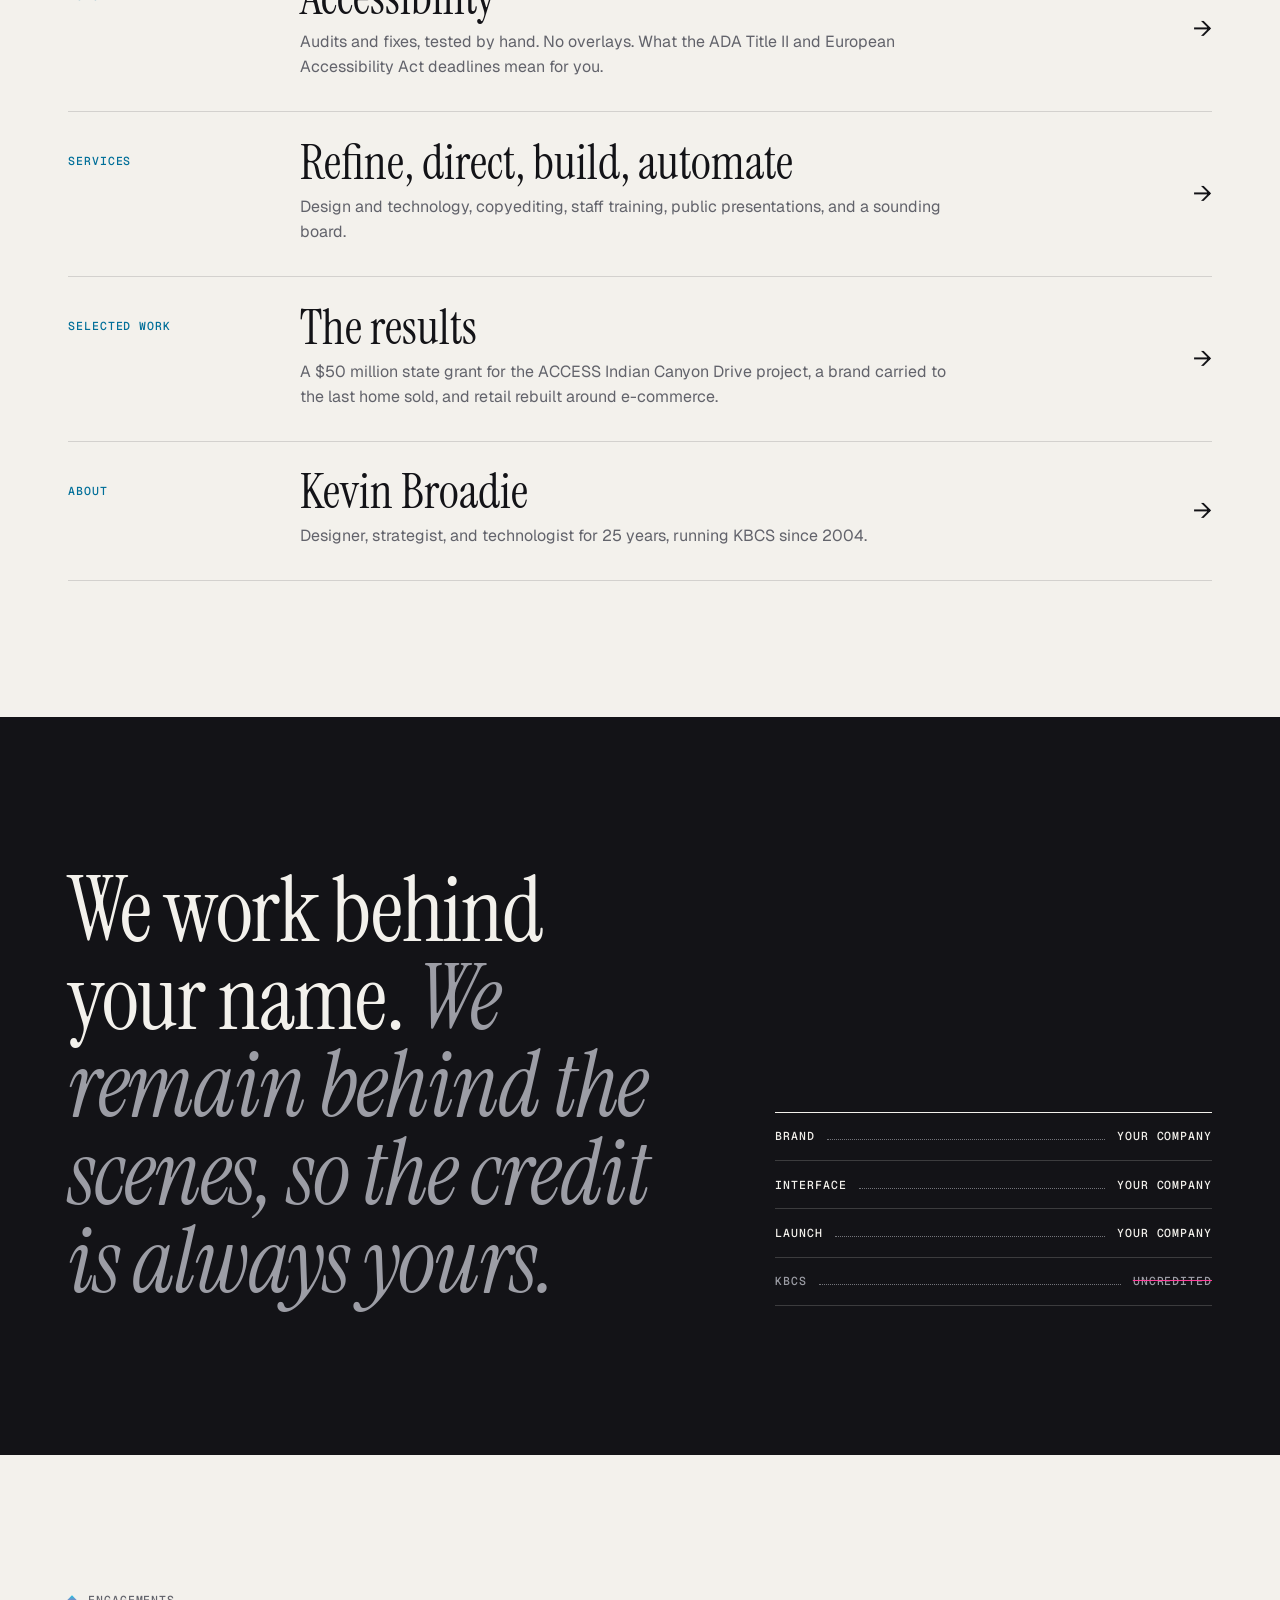
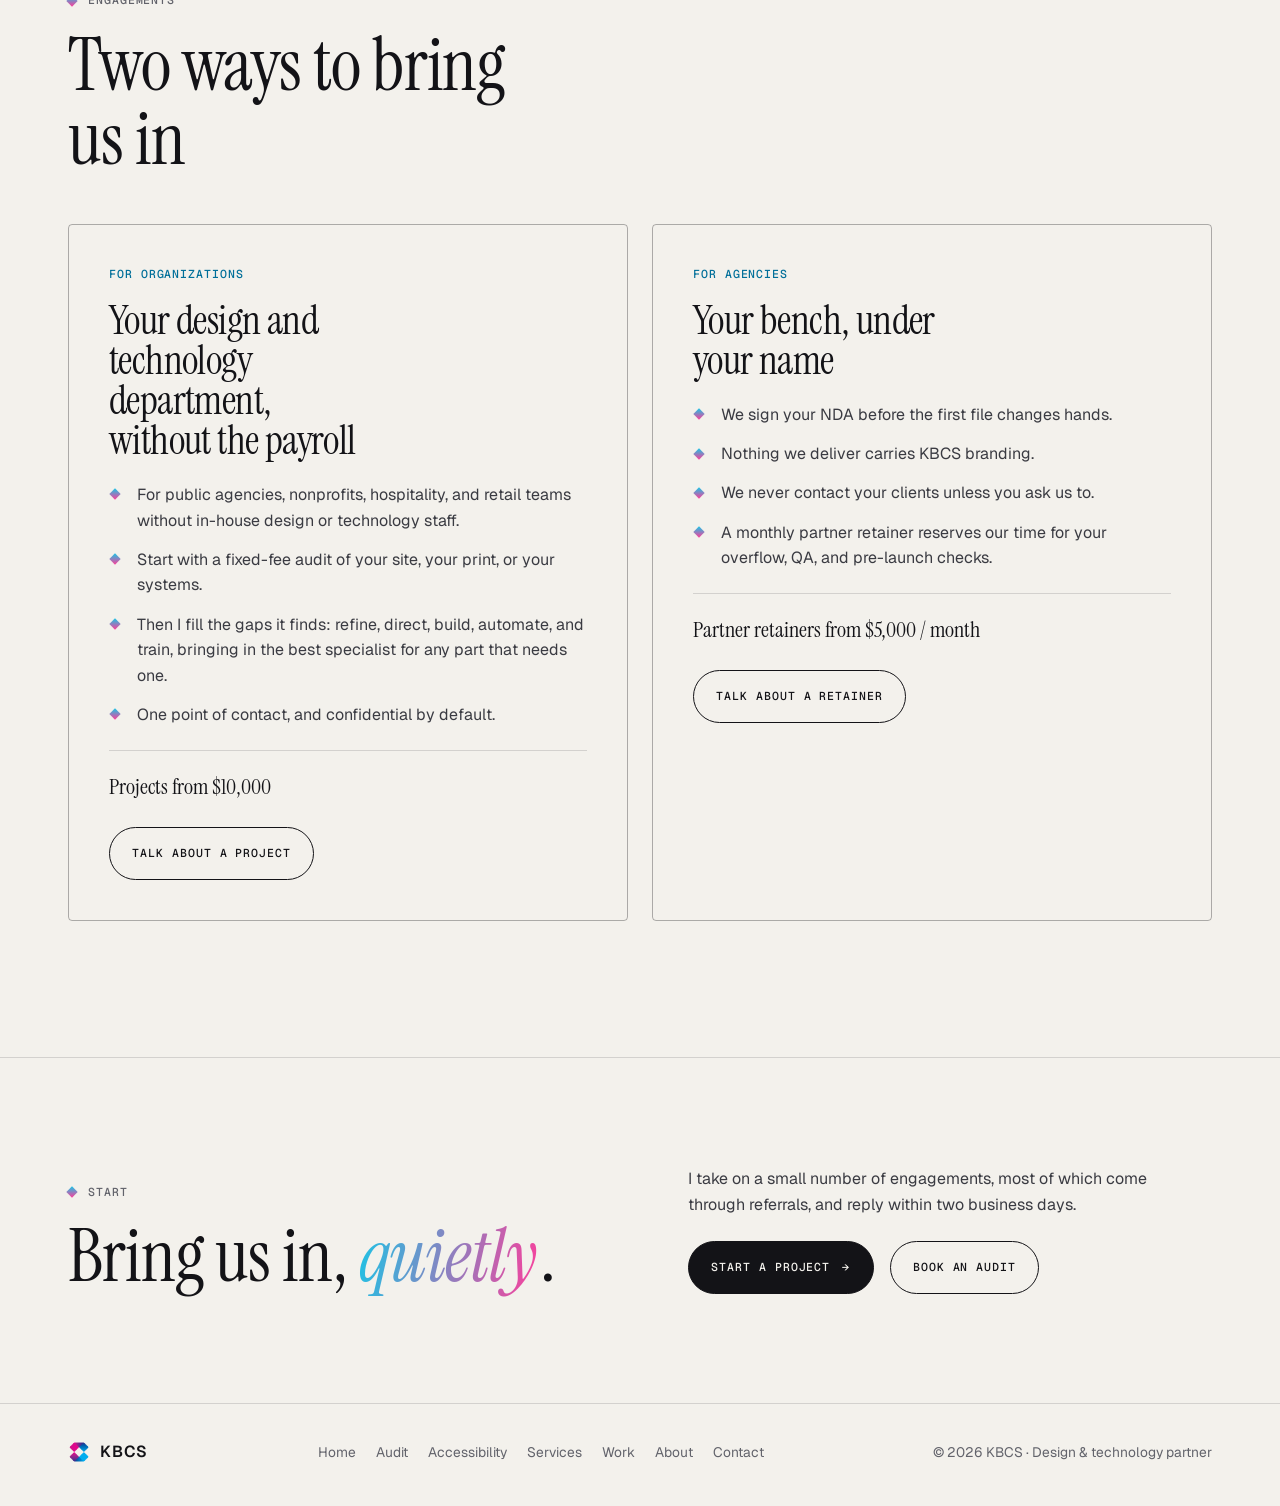
==== commit 0e619822: "Name CVAG and Arroyos at Desert Princess in selected work - CVAG case note: the ACCESS Indian Canyon" ====
--- a/index.html
+++ b/index.html
@@ -136,8 +136,8 @@
         </a></li>
         <li class="reveal"><a href="work.html">
           <span class="ov-kicker">Selected work</span>
-          <span class="ov-title">The results, without the names</span>
-          <span class="ov-text">A $50 million grant, a brand carried to the last home sold, and retail rebuilt around e-commerce.</span>
+          <span class="ov-title">The results</span>
+          <span class="ov-text">A $50 million state grant for the ACCESS Indian Canyon Drive project, a brand carried to the last home sold, and retail rebuilt around e-commerce.</span>
           <span class="ov-arrow" aria-hidden="true">→</span>
         </a></li>
         <li class="reveal"><a href="about.html">
--- a/styles.css
+++ b/styles.css
@@ -417,6 +417,7 @@
 .note-card h3 { font-size: 1.75rem; line-height: 1.1; }
 .note-card dl { display: grid; gap: 0.8rem; }
 .note-card dd { color: var(--ink-2); margin-top: 0.15rem; }
+.note-link { margin-top: 0.4rem; }
 
 .quote { margin-top: 4rem; max-width: 46rem; }
 .quote blockquote p { font-family: var(--serif); font-size: clamp(1.7rem, 3.6vw, 2.6rem); line-height: 1.15; }
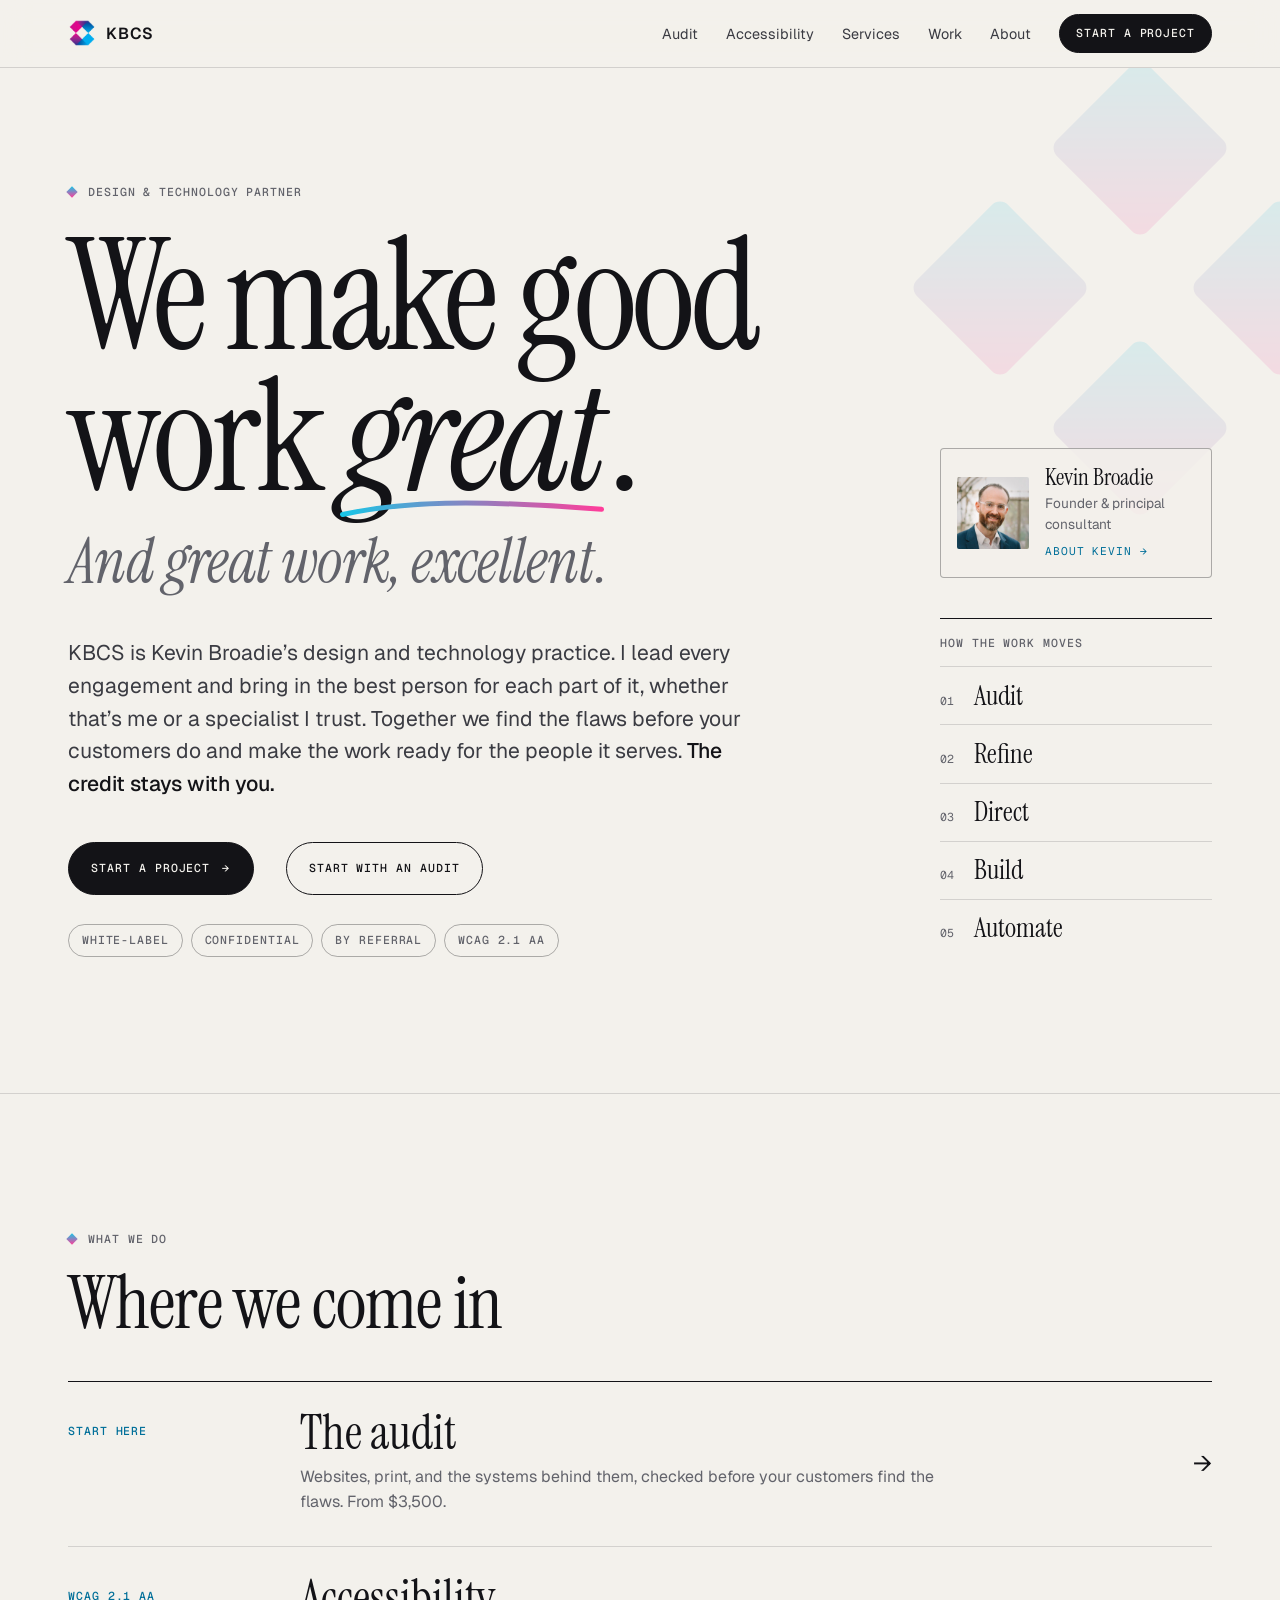
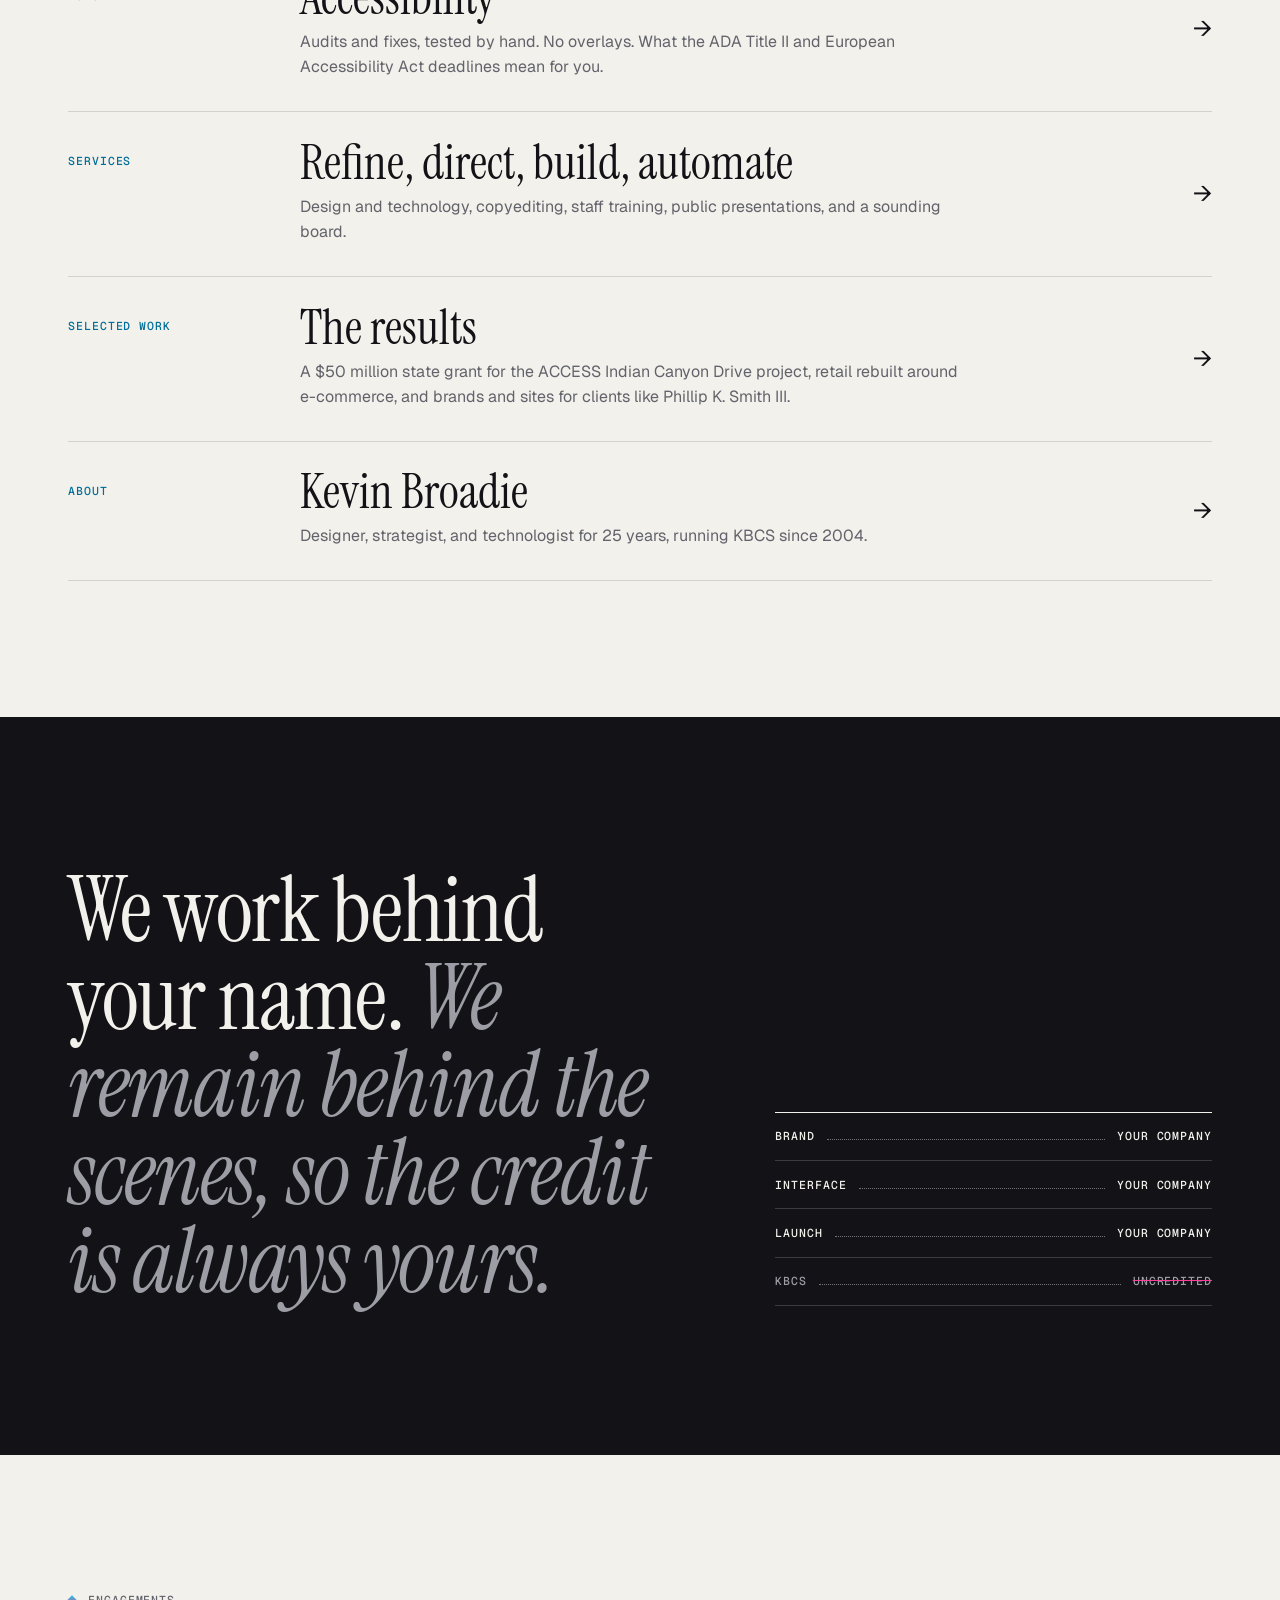
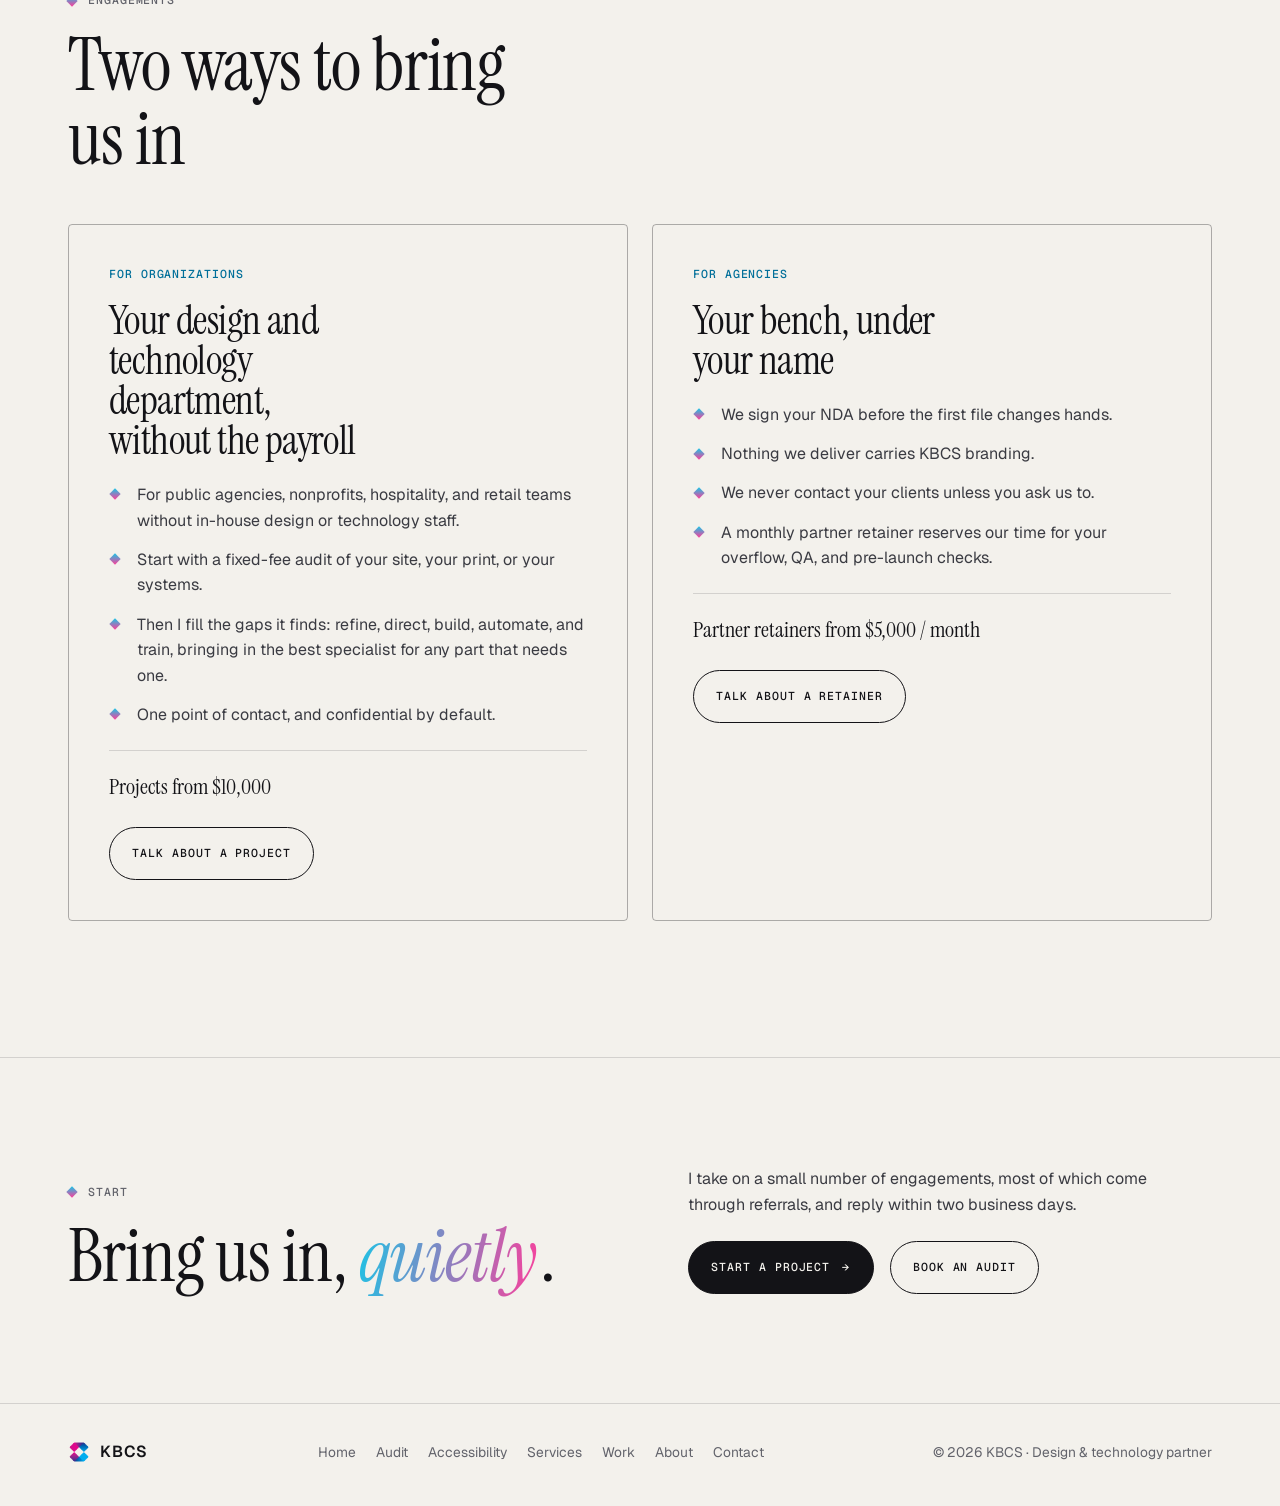
==== commit 889ebd27: "Add projects Kevin led at Konsist to the Work page - "Led at Konsist" section linking to the Konsist" ====
--- a/index.html
+++ b/index.html
@@ -137,7 +137,7 @@
         <li class="reveal"><a href="work.html">
           <span class="ov-kicker">Selected work</span>
           <span class="ov-title">The results</span>
-          <span class="ov-text">A $50 million state grant for the ACCESS Indian Canyon Drive project, a brand carried to the last home sold, and retail rebuilt around e-commerce.</span>
+          <span class="ov-text">A $50 million state grant for the ACCESS Indian Canyon Drive project, retail rebuilt around e-commerce, and brands and sites for clients like Phillip K. Smith III.</span>
           <span class="ov-arrow" aria-hidden="true">→</span>
         </a></li>
         <li class="reveal"><a href="about.html">
--- a/styles.css
+++ b/styles.css
@@ -467,6 +467,8 @@
 main > section:first-child:not(.hero) { padding-top: clamp(3rem, 8vw, 6.5rem); }
 
 .overview { padding: var(--sec) 0; }
+.konsist { padding: var(--sec) 0; border-top: 1px solid var(--rule); }
+.konsist .overview-list { margin-top: 2.5rem; }
 .overview .sec-head :is(h1, h2) { margin-bottom: 2.5rem; }
 .overview-list { border-top: 1px solid var(--ink); }
 .overview-list a {
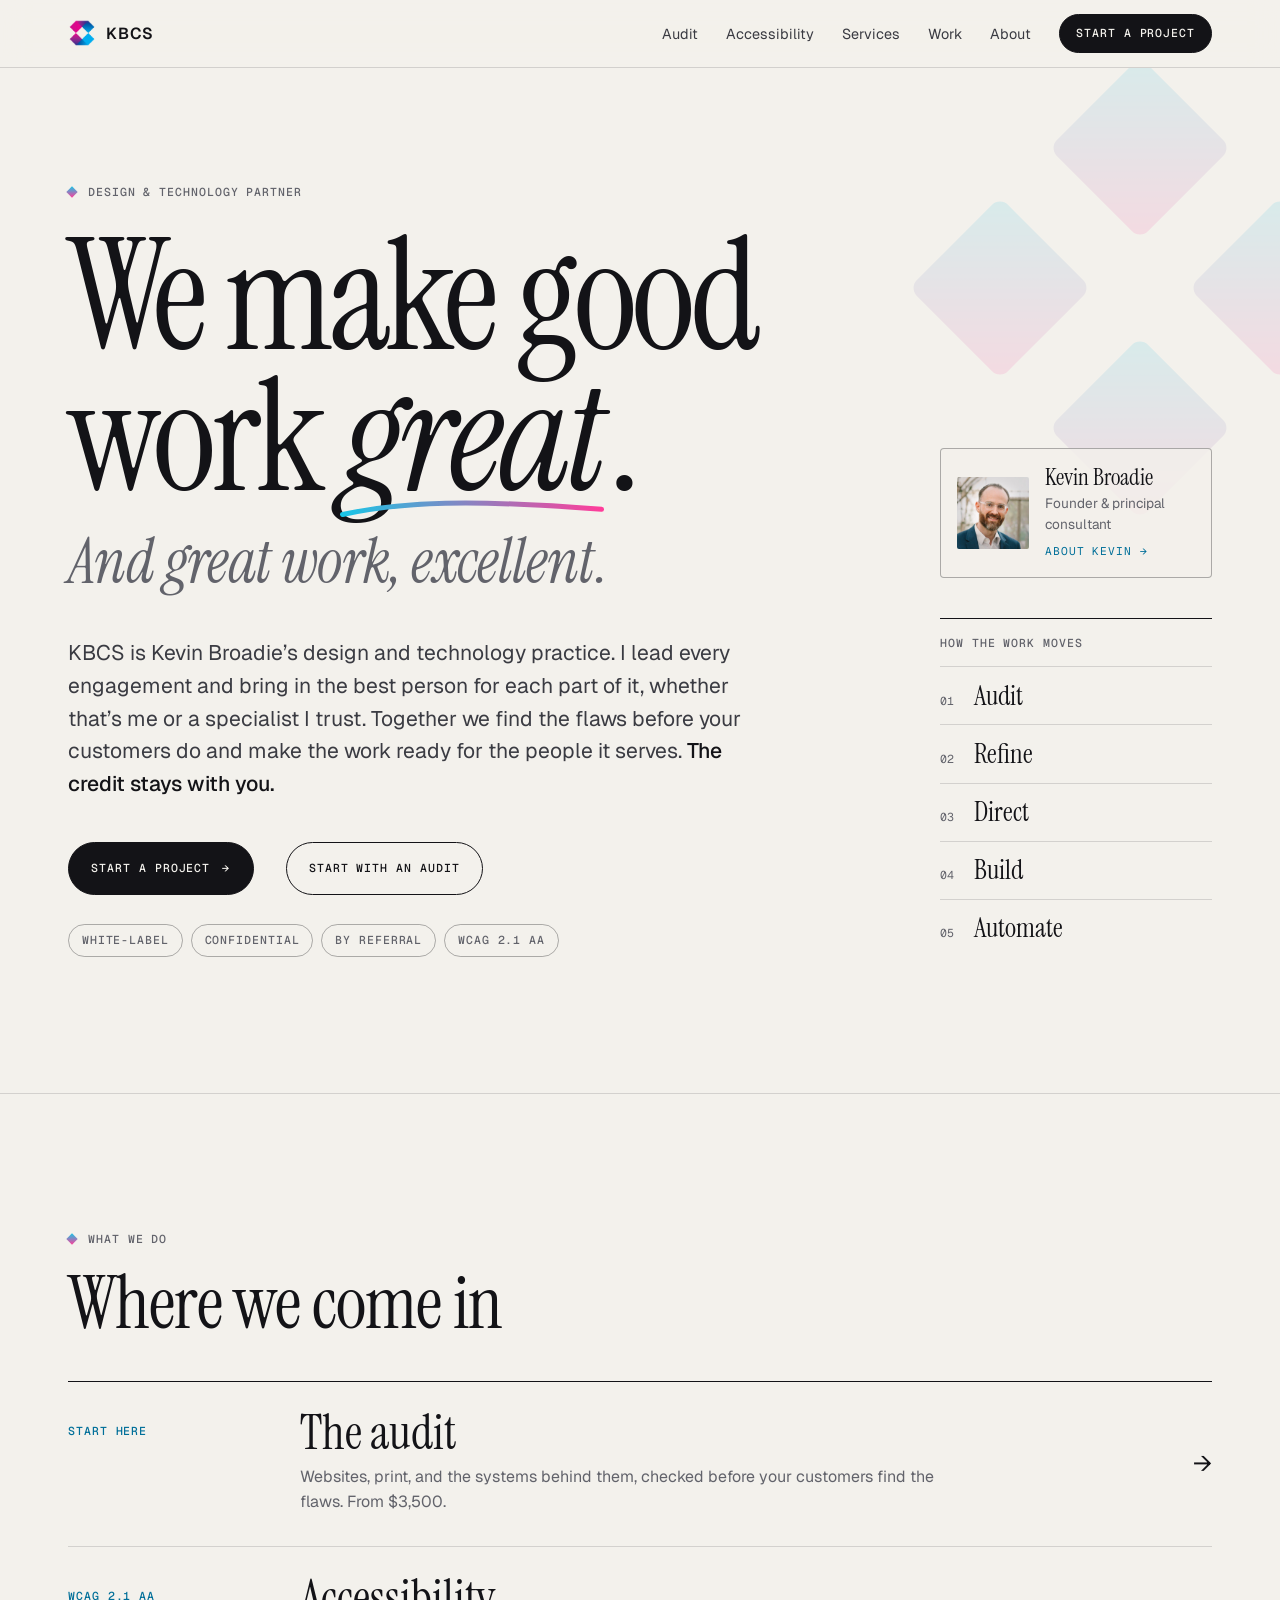
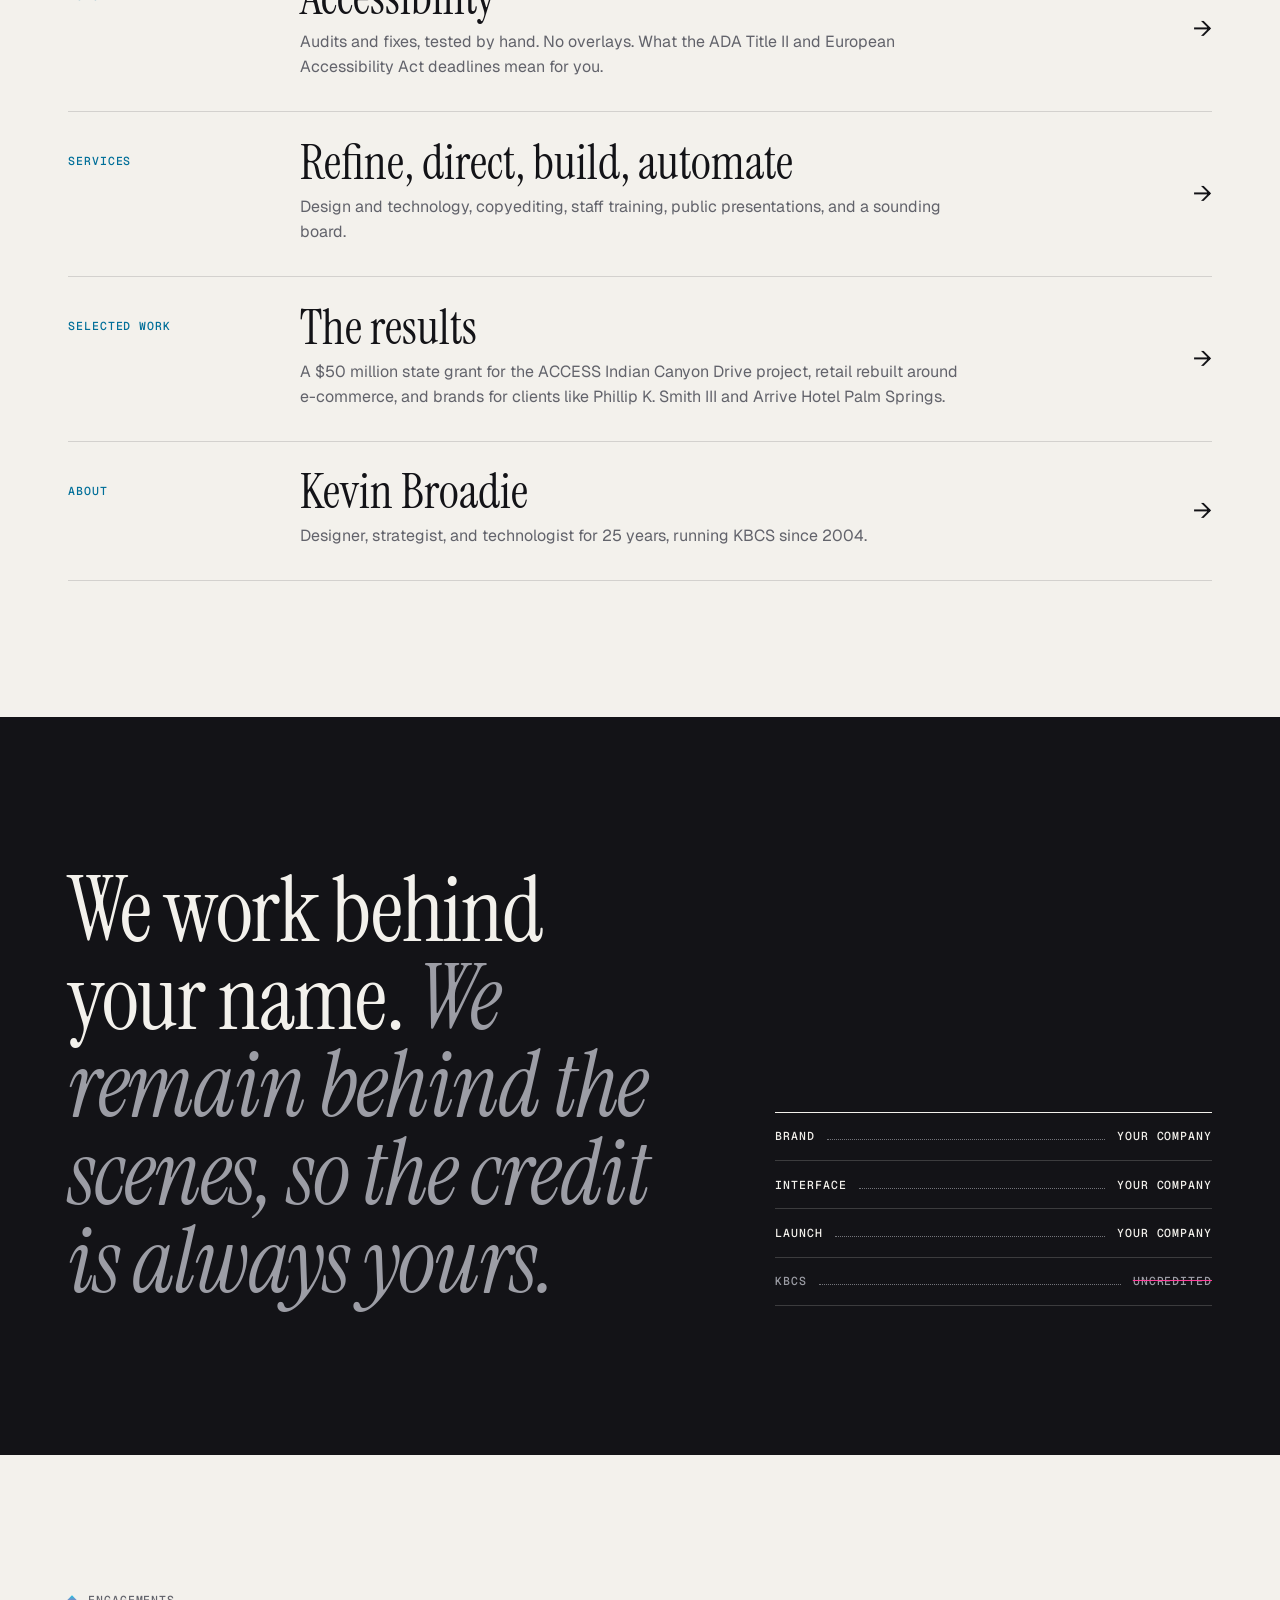
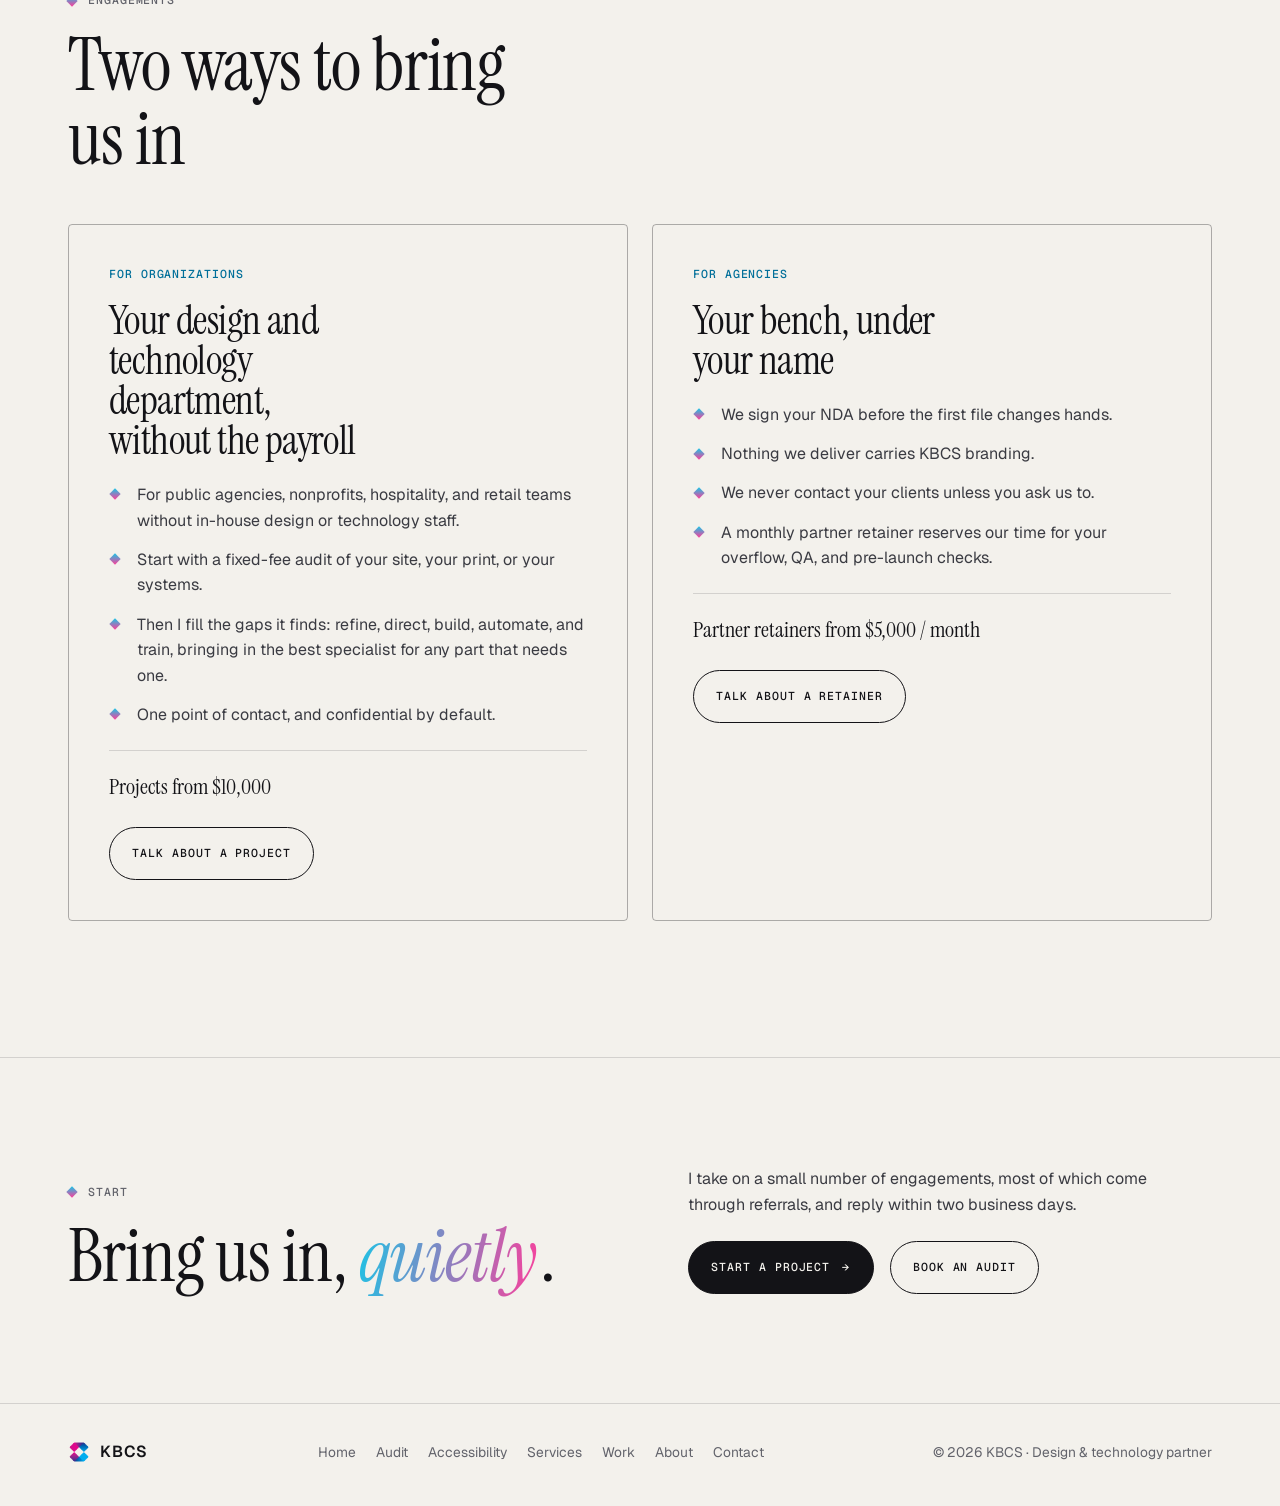
==== commit 85155ab5: "List Konsist clients on the Work page - "Also at Konsist": branding and marketing design, print prod" ====
--- a/index.html
+++ b/index.html
@@ -137,7 +137,7 @@
         <li class="reveal"><a href="work.html">
           <span class="ov-kicker">Selected work</span>
           <span class="ov-title">The results</span>
-          <span class="ov-text">A $50 million state grant for the ACCESS Indian Canyon Drive project, retail rebuilt around e-commerce, and brands and sites for clients like Phillip K. Smith III.</span>
+          <span class="ov-text">A $50 million state grant for the ACCESS Indian Canyon Drive project, retail rebuilt around e-commerce, and brands for clients like Phillip K. Smith III and Arrive Hotel Palm Springs.</span>
           <span class="ov-arrow" aria-hidden="true">→</span>
         </a></li>
         <li class="reveal"><a href="about.html">
--- a/styles.css
+++ b/styles.css
@@ -469,6 +469,15 @@
 .overview { padding: var(--sec) 0; }
 .konsist { padding: var(--sec) 0; border-top: 1px solid var(--rule); }
 .konsist .overview-list { margin-top: 2.5rem; }
+.clients { margin-top: 4rem; }
+.clients h3 { font-size: clamp(1.9rem, 4vw, 2.6rem); }
+.clients > p { color: var(--muted); max-width: 60ch; margin-top: 0.8rem; }
+.client-groups { display: grid; gap: 2rem 3rem; margin-top: 2rem; }
+.client-group { border-top: 1px solid var(--ink); padding-top: 1rem; }
+.client-group ul { display: grid; gap: 0.35rem; margin-top: 0.8rem; }
+.client-group li { font-family: var(--serif); font-size: 1.3rem; line-height: 1.25; }
+@media (min-width: 640px) { .client-groups { grid-template-columns: repeat(2, 1fr); } }
+@media (min-width: 960px) { .client-groups { grid-template-columns: repeat(3, 1fr); } }
 .overview .sec-head :is(h1, h2) { margin-bottom: 2.5rem; }
 .overview-list { border-top: 1px solid var(--ink); }
 .overview-list a {
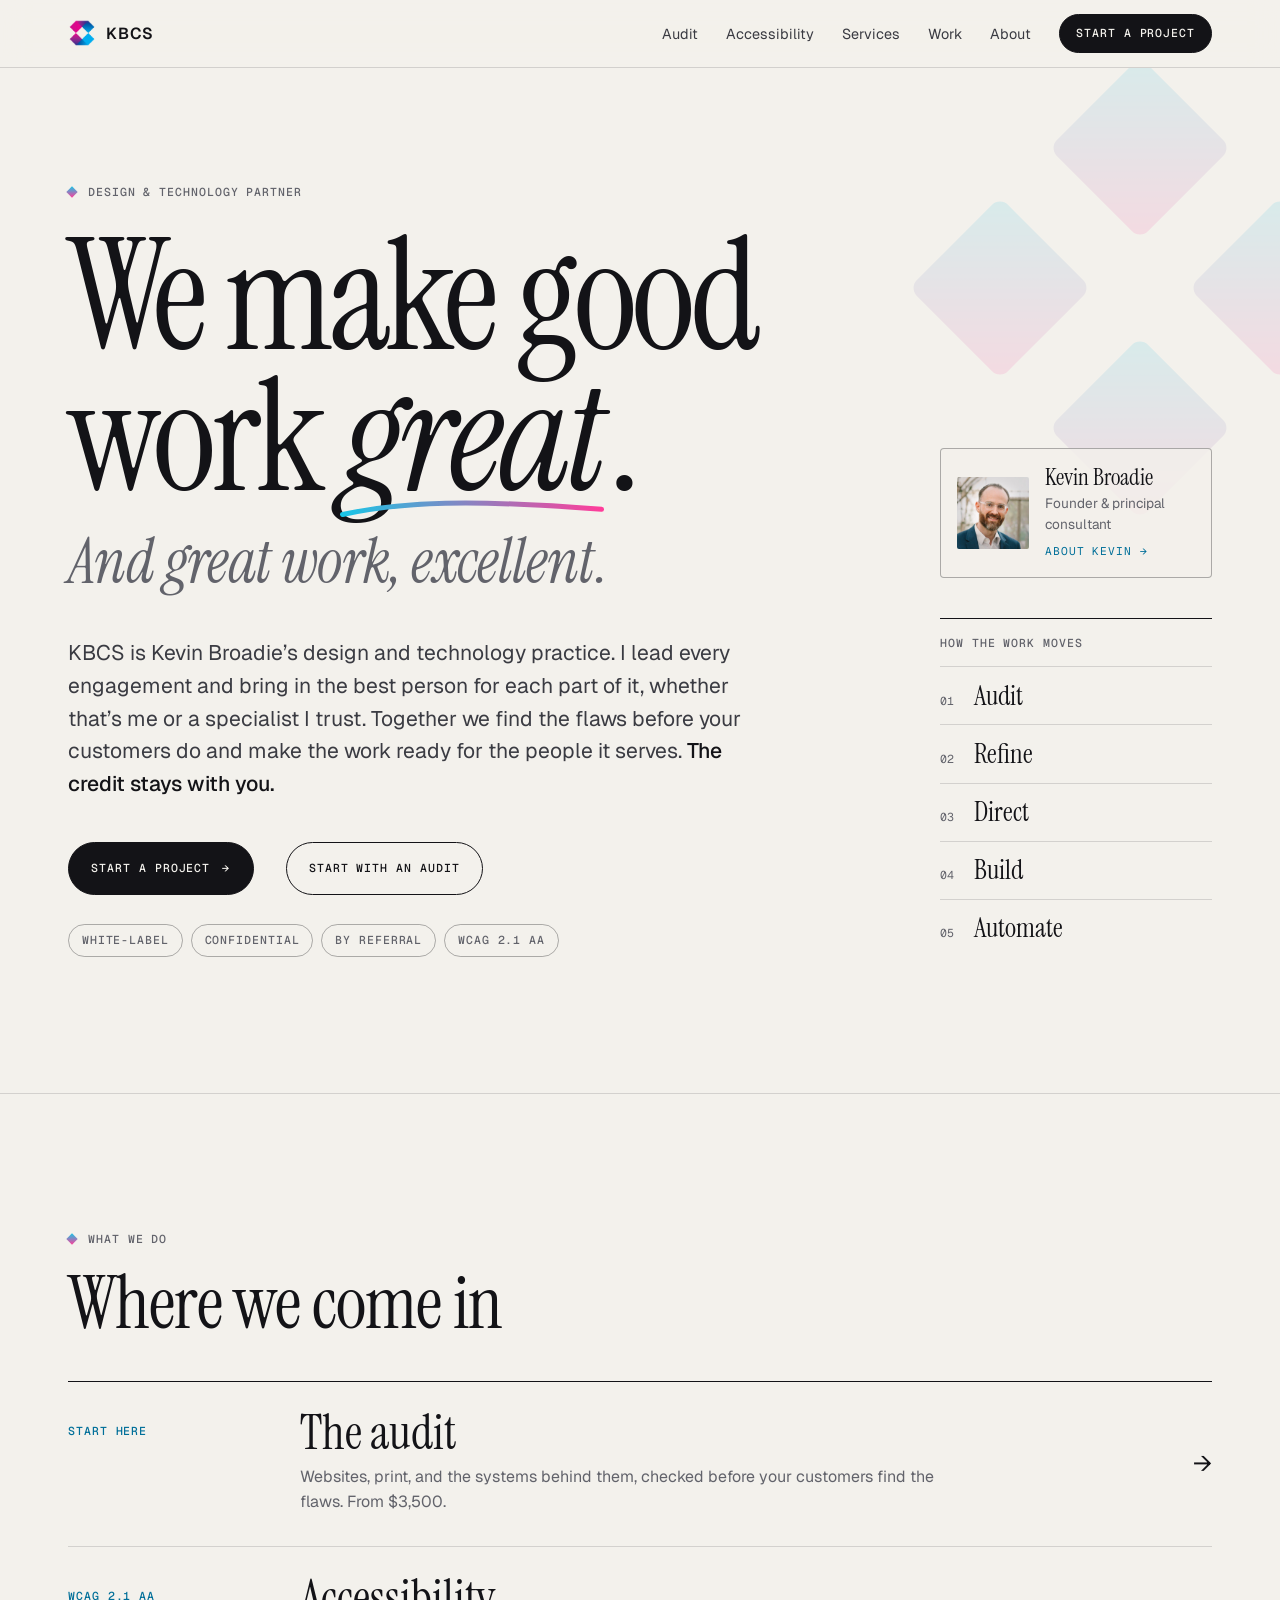
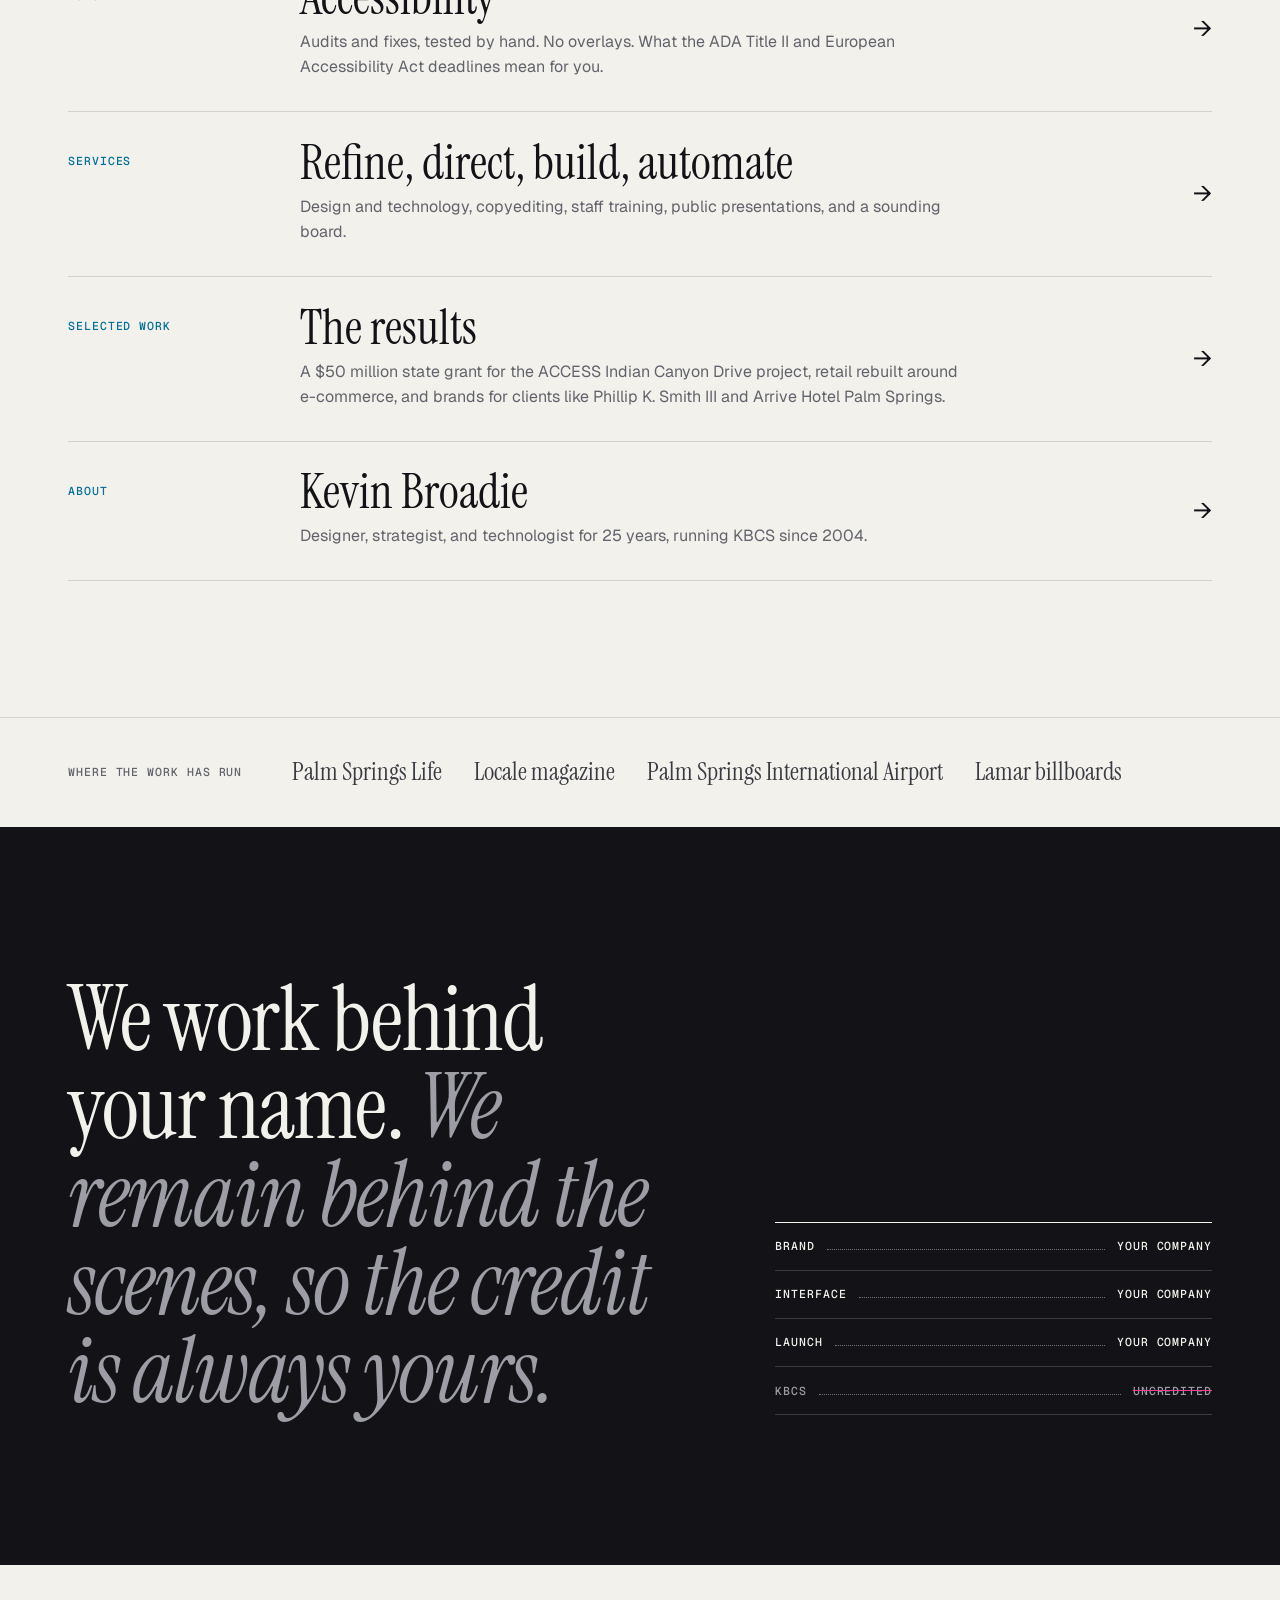
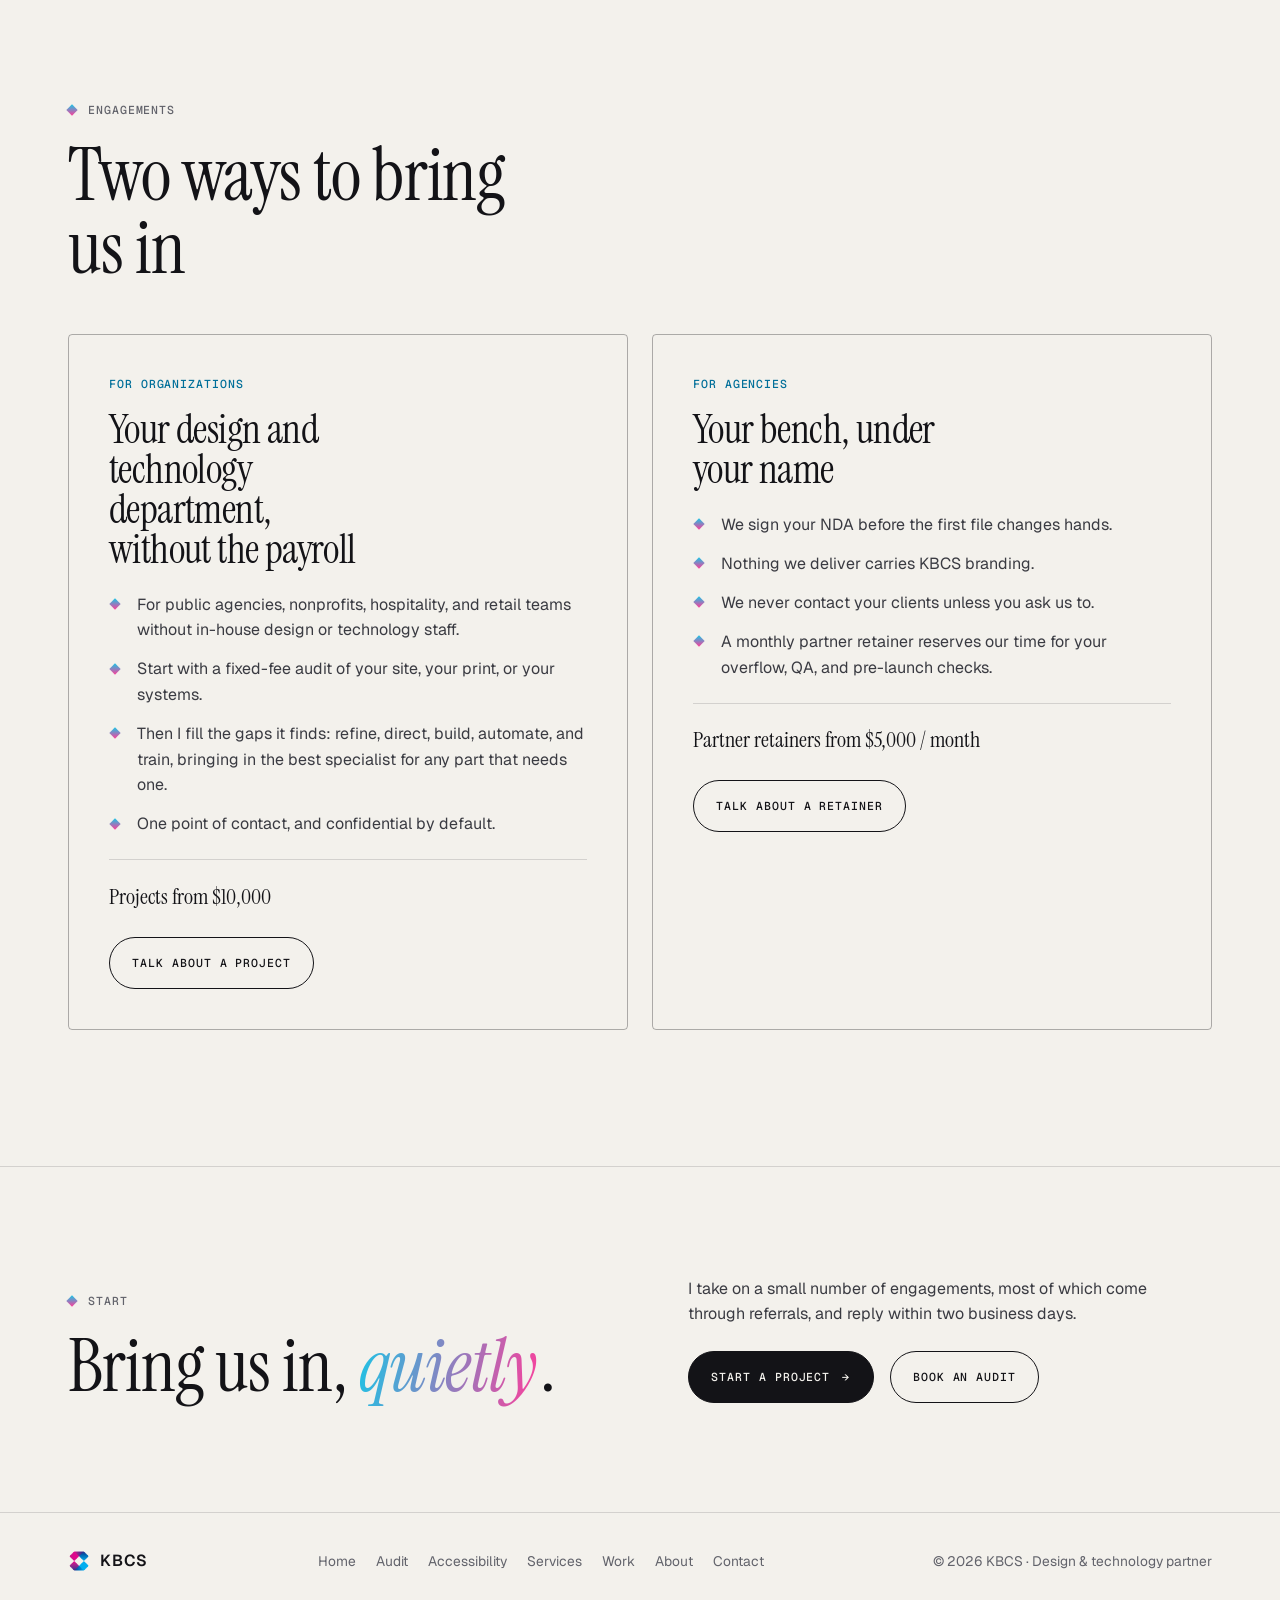
==== commit 58639f8b: "Add where the work has run - "Where the work has run" strip on the home and Work pages: Palm   Sprin" ====
--- a/index.html
+++ b/index.html
@@ -150,6 +150,18 @@
     </div>
   </section>
 
+  <section class="seen-in" aria-labelledby="seen-in-title">
+    <div class="wrap seen-grid">
+      <h2 id="seen-in-title" class="seen-label reveal">Where the work has run</h2>
+      <ul class="seen-list reveal">
+        <li>Palm Springs Life</li>
+        <li>Locale magazine</li>
+        <li>Palm Springs International Airport</li>
+        <li>Lamar billboards</li>
+      </ul>
+    </div>
+  </section>
+
   <section class="statement" aria-labelledby="statement-title">
     <div class="wrap statement-grid">
       <h2 id="statement-title" class="reveal">We work behind your name. <em>We remain behind the scenes, so the credit is always yours.</em></h2>
--- a/styles.css
+++ b/styles.css
@@ -467,8 +467,8 @@
 main > section:first-child:not(.hero) { padding-top: clamp(3rem, 8vw, 6.5rem); }
 
 .overview { padding: var(--sec) 0; }
-.konsist { padding: var(--sec) 0; border-top: 1px solid var(--rule); }
-.konsist .overview-list { margin-top: 2.5rem; }
+.projects { padding: var(--sec) 0; border-top: 1px solid var(--rule); }
+.projects .overview-list { margin-top: 2.5rem; }
 .clients { margin-top: 4rem; }
 .clients h3 { font-size: clamp(1.9rem, 4vw, 2.6rem); }
 .clients > p { color: var(--muted); max-width: 60ch; margin-top: 0.8rem; }
@@ -480,7 +480,7 @@
 @media (min-width: 960px) { .client-groups { grid-template-columns: repeat(3, 1fr); } }
 .overview .sec-head :is(h1, h2) { margin-bottom: 2.5rem; }
 .overview-list { border-top: 1px solid var(--ink); }
-.overview-list a {
+.overview-list :is(a, .ov-row) {
   display: grid; grid-template-columns: 1fr auto; gap: 0.35rem 1.5rem;
   padding: 1.6rem 0; border-bottom: 1px solid var(--rule); text-decoration: none;
 }
@@ -523,7 +523,7 @@
 }
 
 @media (min-width: 960px) {
-  .overview-list a { grid-template-columns: 13rem 1fr auto; }
+  .overview-list :is(a, .ov-row) { grid-template-columns: 13rem 1fr auto; }
   .ov-kicker { grid-row: 1 / span 2; padding-top: 0.9rem; }
   .ov-title, .ov-text { grid-column: 2; }
   .ov-arrow { grid-column: 3; }
@@ -647,5 +647,16 @@
   .hero-motif { opacity: 0.16; }
 }
 
+/* Where the work has been published */
+.seen-in { padding: 2.5rem 0; border-top: 1px solid var(--rule); }
+.seen-grid { display: grid; gap: 1rem 3rem; align-items: center; }
+.seen-label {
+  font-family: var(--mono); font-size: 0.72rem; font-weight: 500; letter-spacing: 0.08em;
+  text-transform: uppercase; color: var(--muted); line-height: 1.4;
+}
+.seen-list { display: flex; flex-wrap: wrap; gap: 0.6rem 2rem; }
+.seen-list li { font-family: var(--serif); font-size: clamp(1.35rem, 2.2vw, 1.55rem); line-height: 1.15; color: var(--ink-2); }
+@media (min-width: 960px) { .seen-grid { grid-template-columns: 11rem 1fr; } }
+
 /* ---------- 404 ---------- */
 .notfound { min-height: 100vh; display: flex; flex-direction: column; justify-content: center; padding-block: 4rem; }
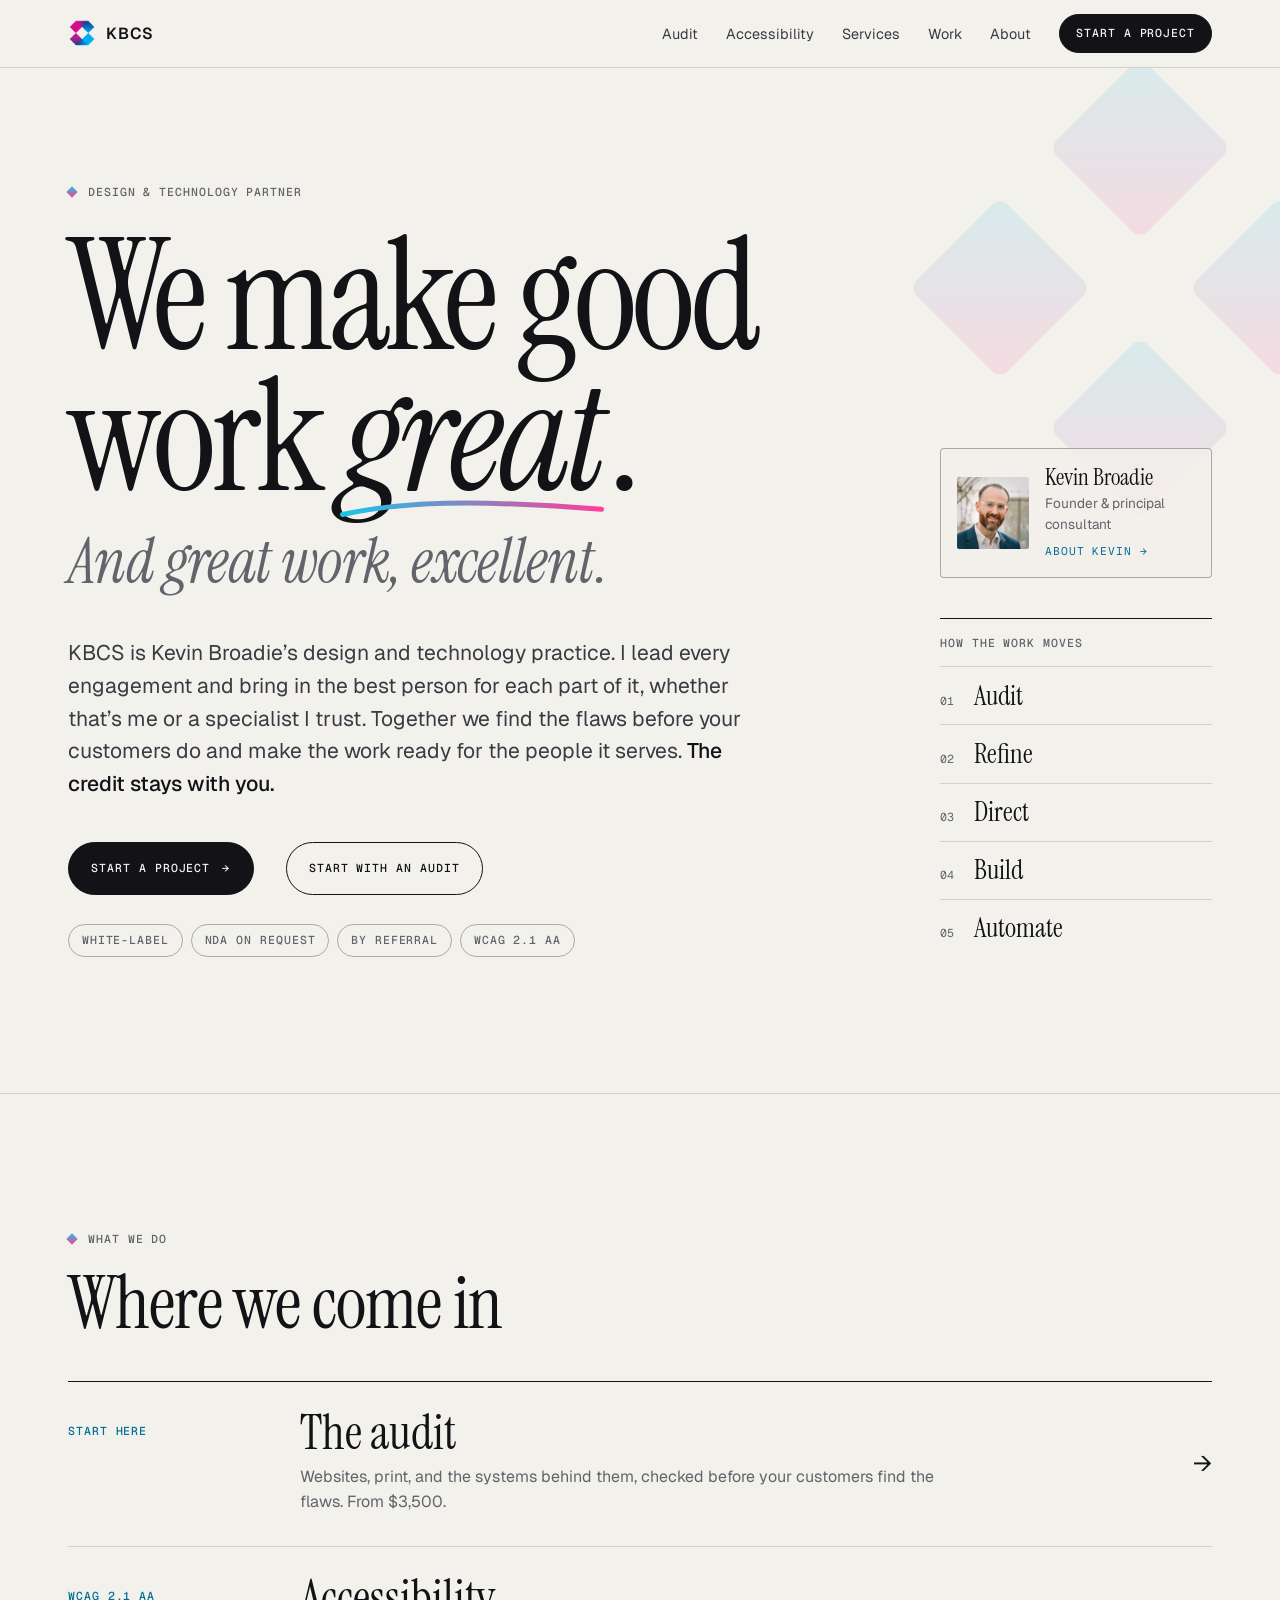
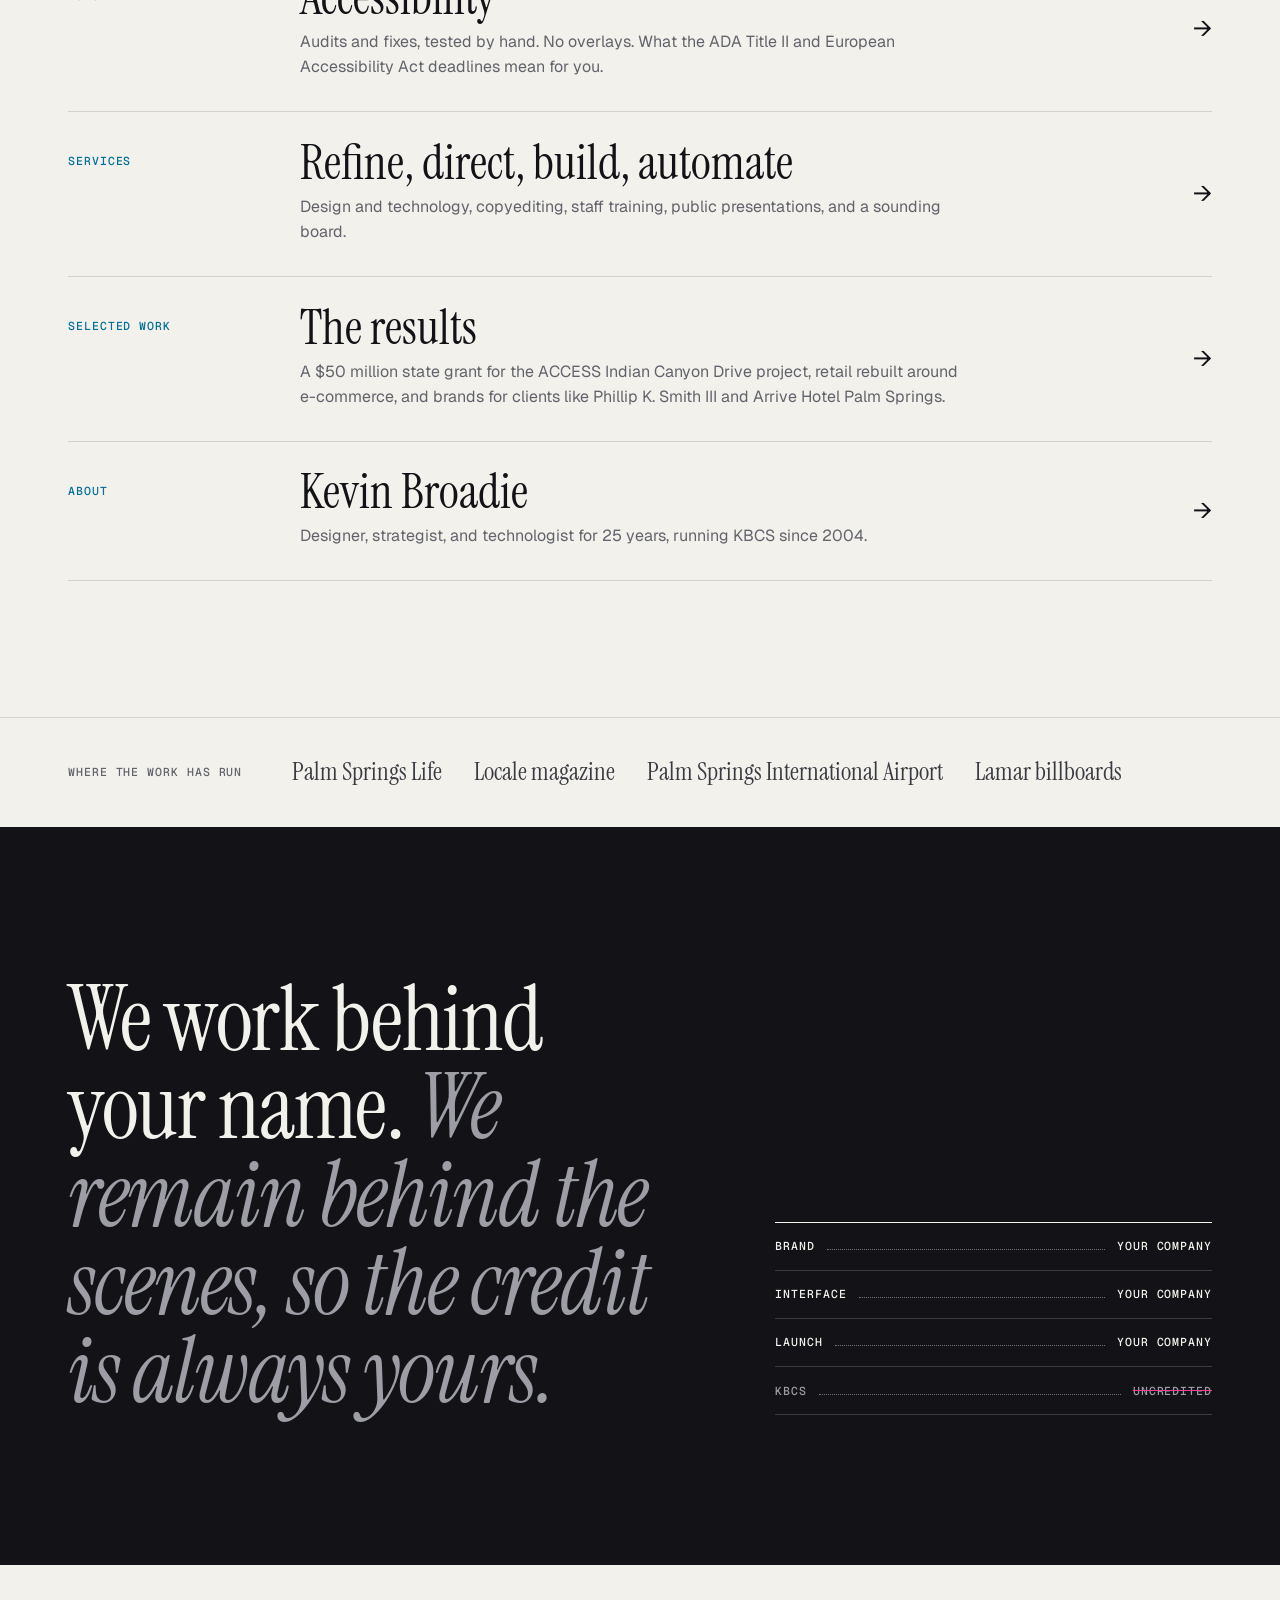
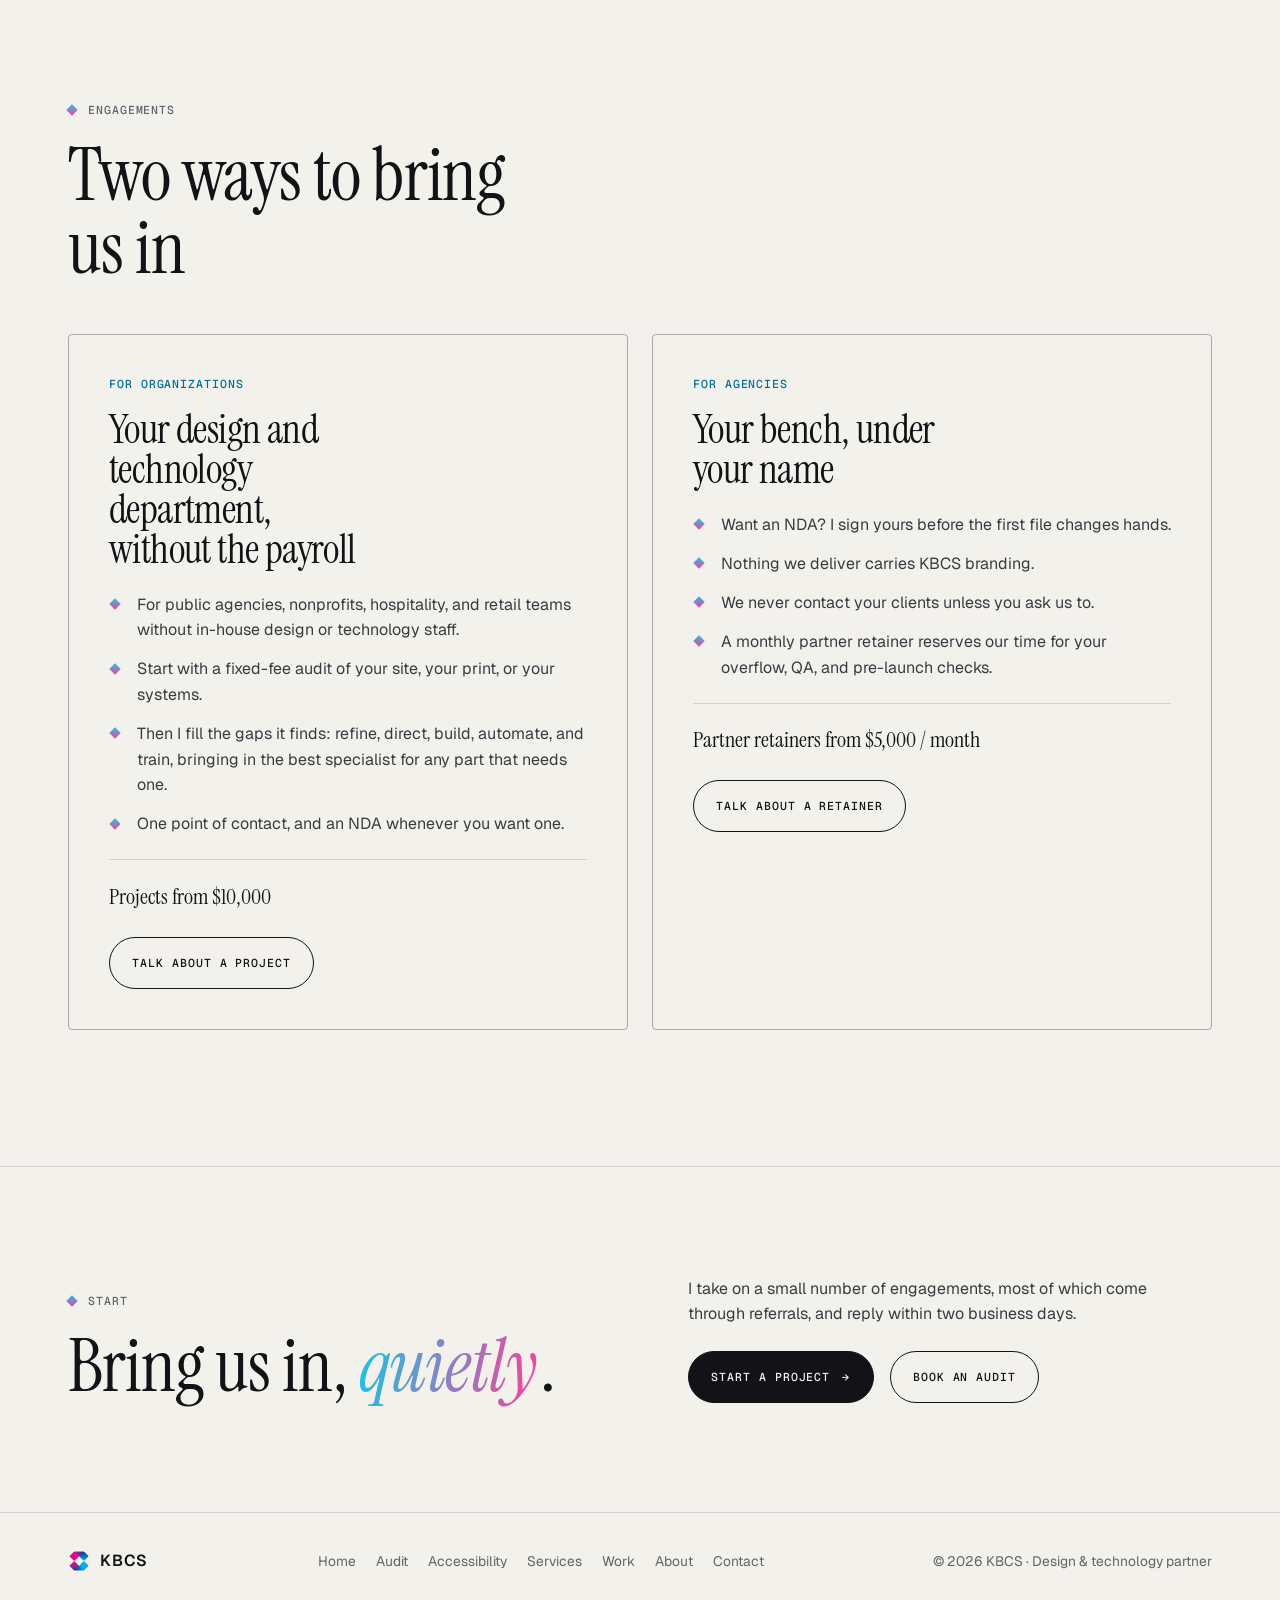
==== commit 8e0e2ccf: "Present the NDA as optional - Hero tag "Confidential" becomes "NDA on request" - Engagement cards, t" ====
--- a/index.html
+++ b/index.html
@@ -80,7 +80,7 @@
         </div>
         <ul class="tags reveal" aria-label="How we engage">
             <li>White-label</li>
-            <li>Confidential</li>
+            <li>NDA on request</li>
             <li>By referral</li>
             <li>WCAG 2.1 AA</li>
           </ul>
@@ -188,7 +188,7 @@
             <li>For public agencies, nonprofits, hospitality, and retail teams without in-house design or technology staff.</li>
             <li>Start with a fixed-fee audit of your site, your print, or your systems.</li>
             <li>Then I fill the gaps it finds: refine, direct, build, automate, and train, bringing in the best specialist for any part that needs one.</li>
-            <li>One point of contact, and confidential by default.</li>
+            <li>One point of contact, and an NDA whenever you want one.</li>
           </ul>
           <p class="from">Projects from $10,000</p>
           <a href="contact.html?interest=A+project&amp;role=An+organization" class="btn btn-ghost">Talk about a project</a>
@@ -197,7 +197,7 @@
           <p class="step-kicker">For agencies</p>
           <h3>Your bench, under your name</h3>
           <ul class="checklist">
-            <li>We sign your NDA before the first file changes hands.</li>
+            <li>Want an NDA? I sign yours before the first file changes hands.</li>
             <li>Nothing we deliver carries KBCS branding.</li>
             <li>We never contact your clients unless you ask us to.</li>
             <li>A monthly partner retainer reserves our time for your overflow, QA, and pre-launch checks.</li>
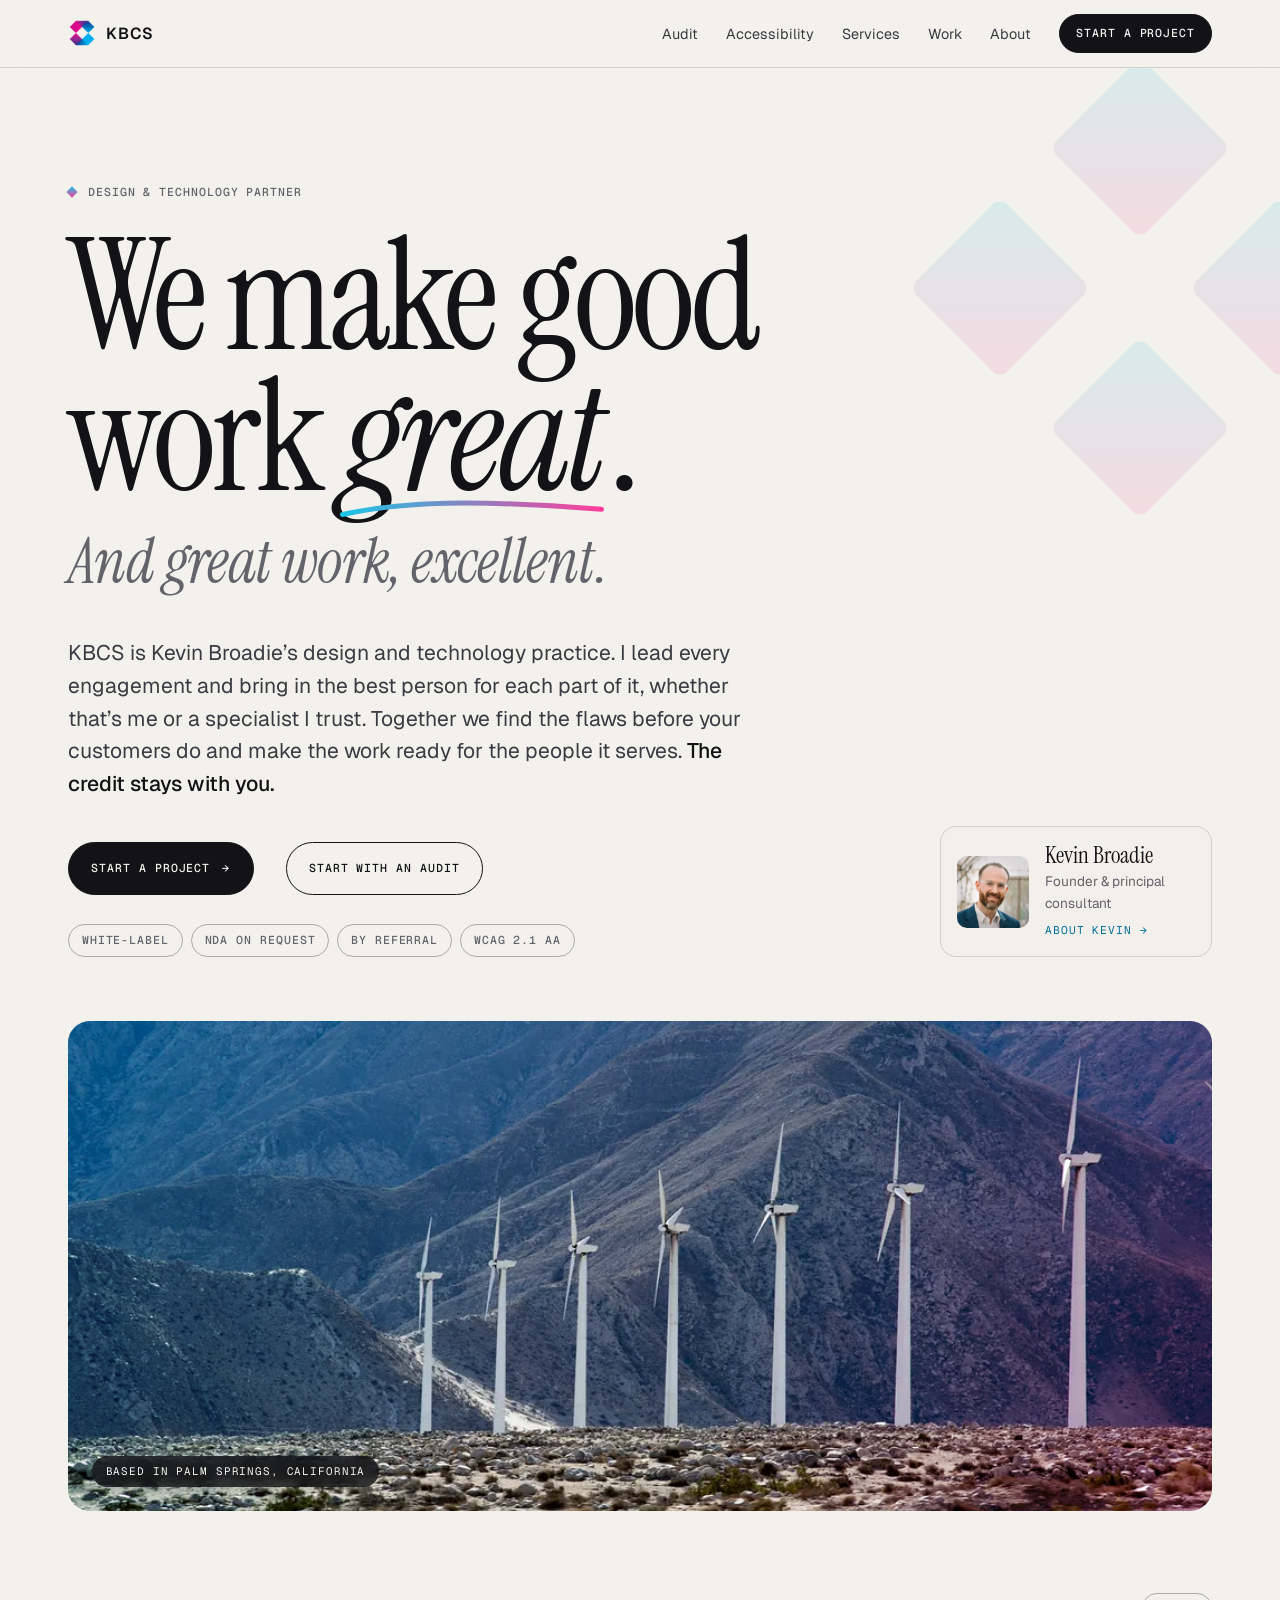
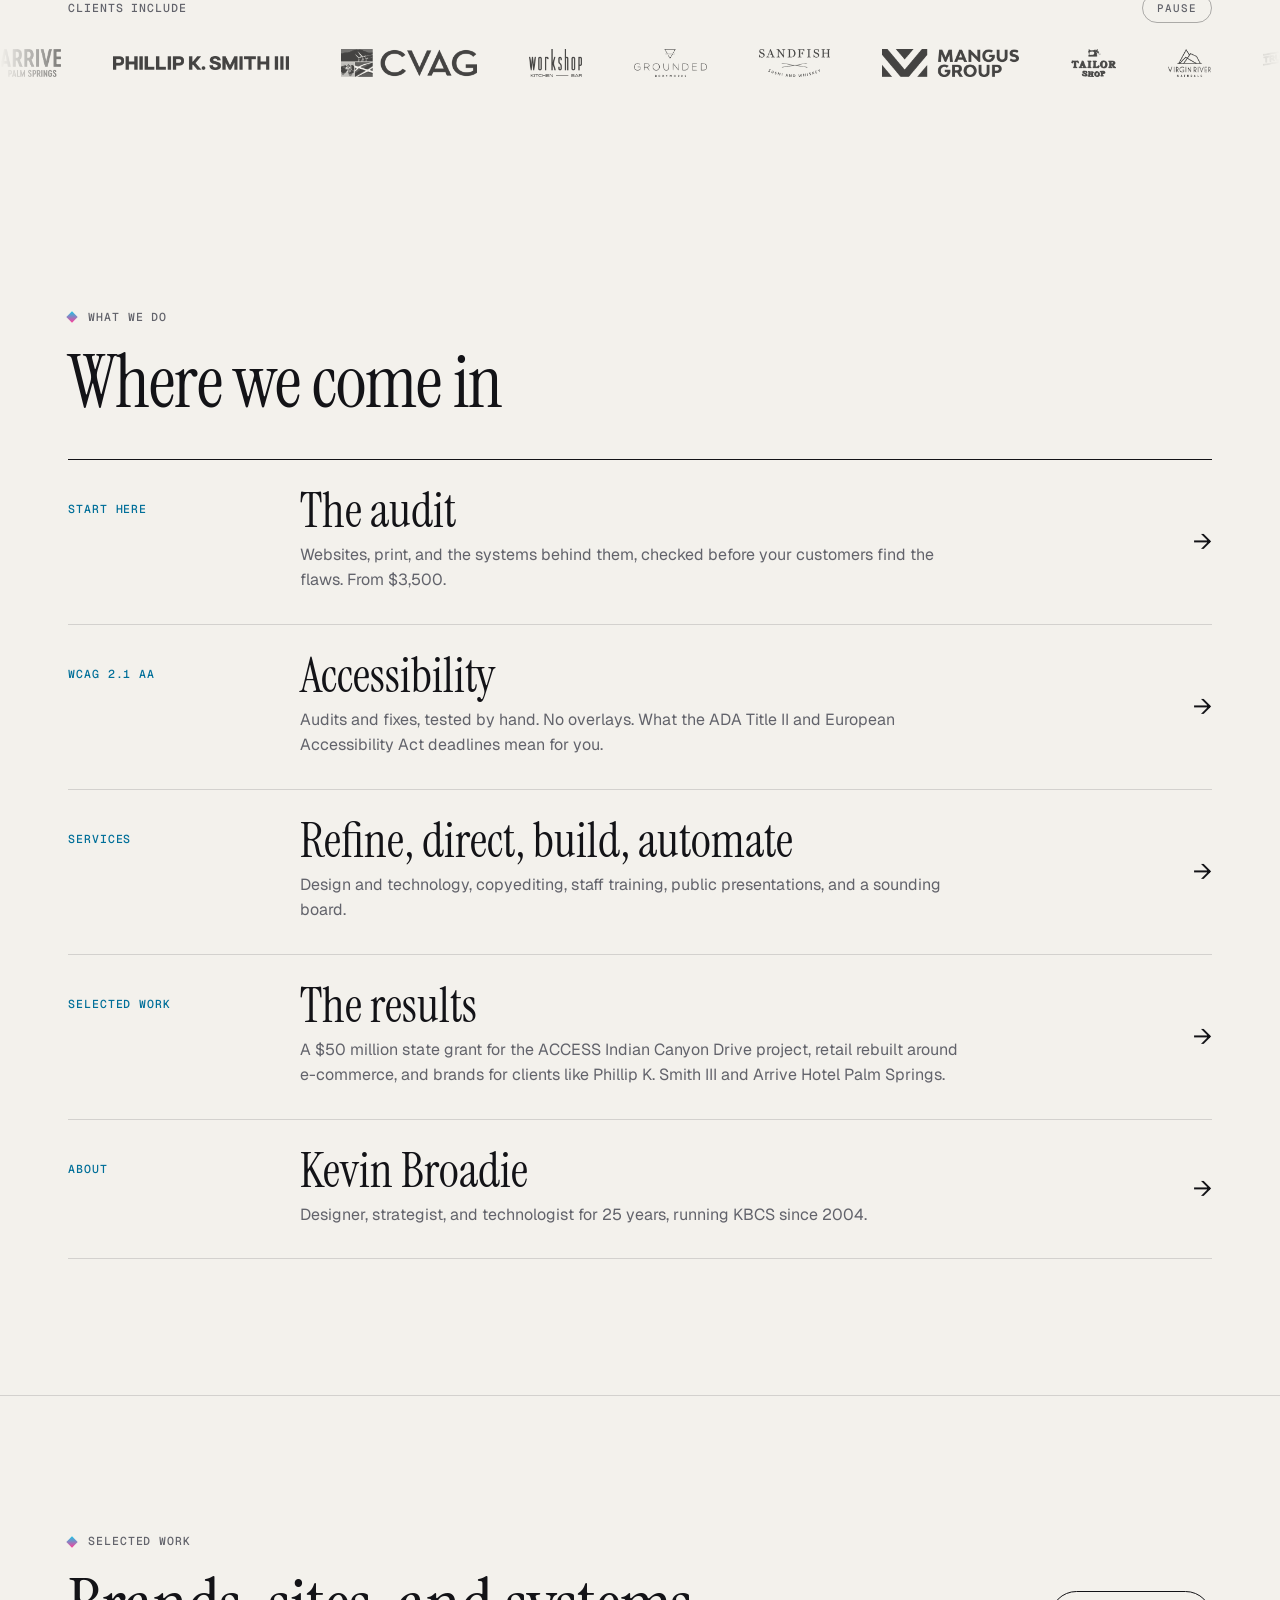
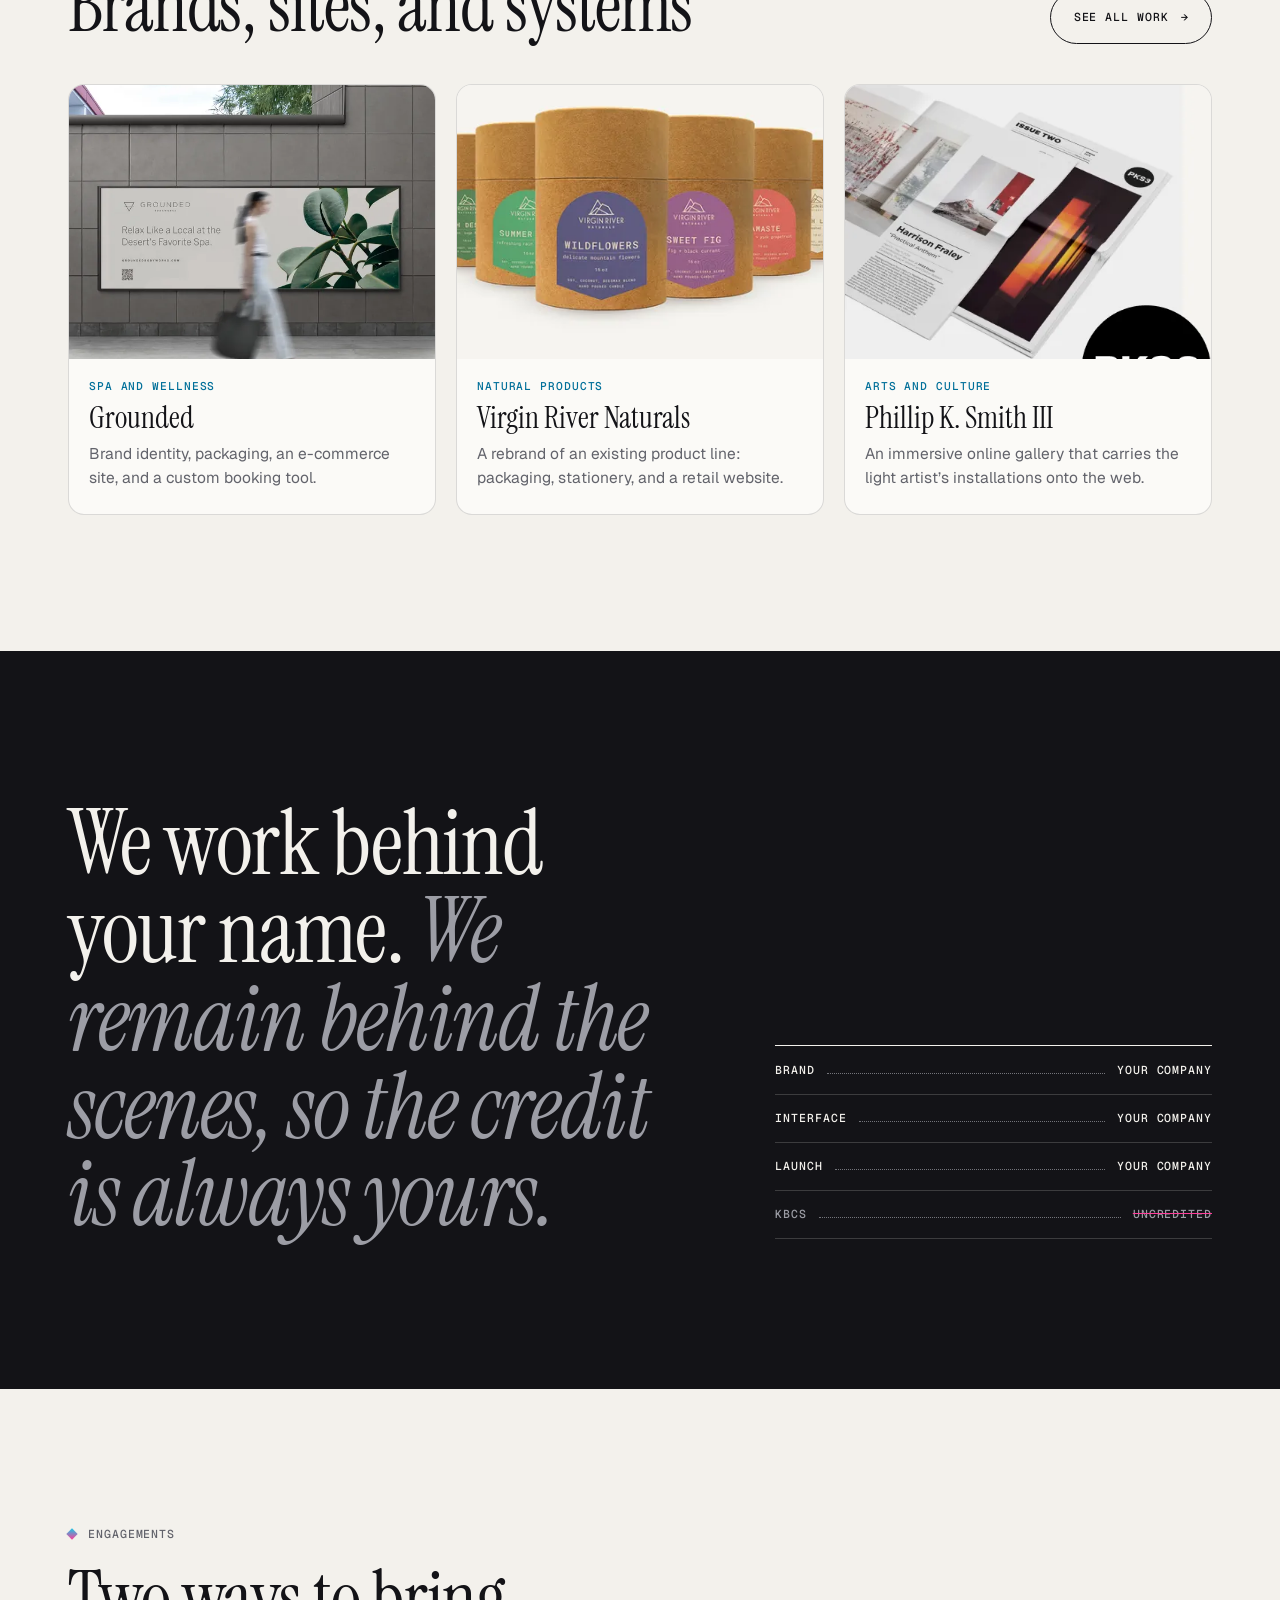
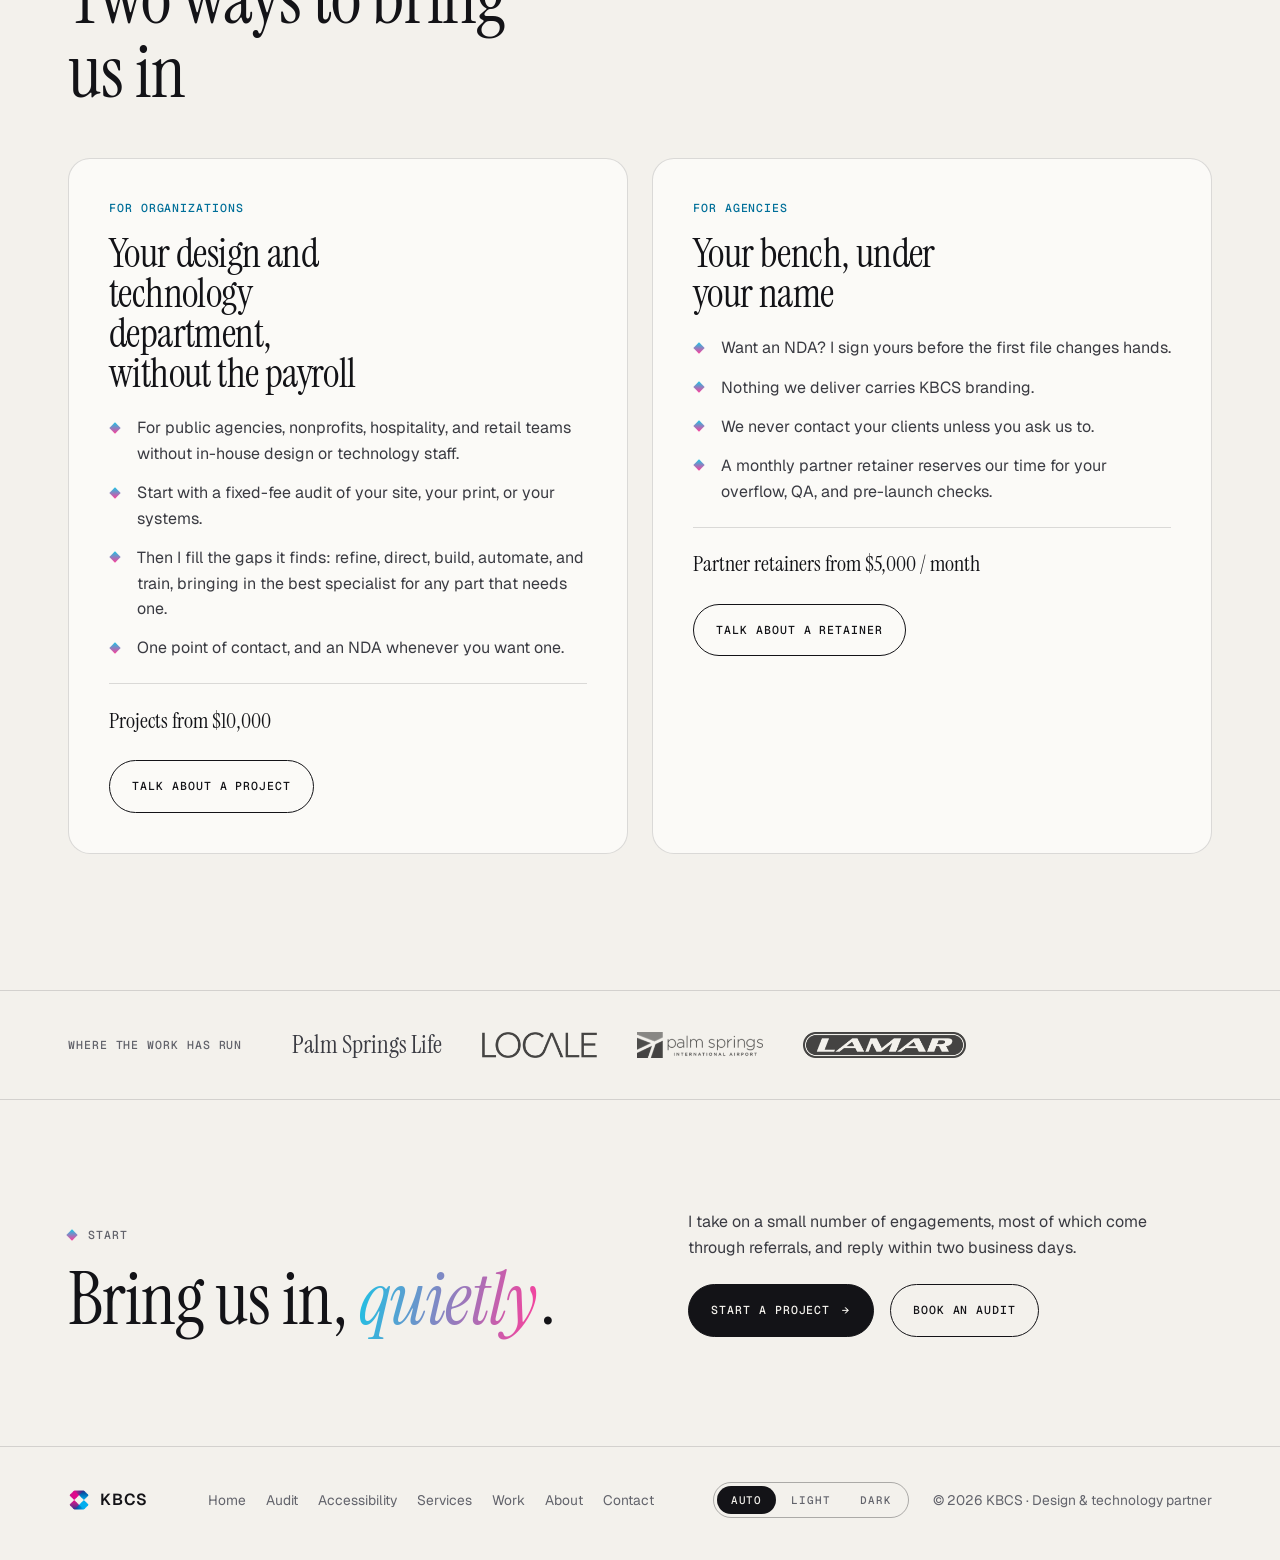
==== commit 0d56469f: "Redesign with images, client logos, and app-style features - Phone tab bar with a "More" sheet; head" ====
--- a/index.html
+++ b/index.html
@@ -2,7 +2,7 @@
 <html lang="en">
 <head>
 <meta charset="UTF-8">
-<meta name="viewport" content="width=device-width, initial-scale=1.0">
+<meta name="viewport" content="width=device-width, initial-scale=1.0, viewport-fit=cover">
 <title>KBCS — Kevin Broadie, Design &amp; Technology Partner</title>
 <meta name="description" content="Kevin Broadie’s design and technology practice, for organizations with real gaps in design and technology and the agencies that serve them. Fixed-fee audits of websites, print, and systems, WCAG 2.1 AA accessibility, copyediting, staff training, and the refinement that makes good work great.">
 <meta name="theme-color" content="#f3f1ec" media="(prefers-color-scheme: light)">
@@ -11,14 +11,17 @@
 <meta property="og:description" content="Kevin Broadie’s design and technology practice, for organizations with real gaps in design and technology and the agencies that serve them. Fixed-fee audits of websites, print, and systems, WCAG 2.1 AA accessibility, copyediting, staff training, and the refinement that makes good work great.">
 <meta property="og:type" content="website">
 <meta property="og:url" content="https://kevinbroadie.com/">
+<meta property="og:image" content="https://kevinbroadie.com/images/photos/wind-farm-1024.webp">
 <!-- The GitHub Pages copy points search engines at the real domain -->
 <link rel="canonical" href="https://kevinbroadie.com/">
 <link rel="icon" type="image/png" href="images/logo.png">
+<link rel="apple-touch-icon" href="images/icons/icon-180.png">
+<link rel="manifest" href="manifest.webmanifest">
 <link rel="preconnect" href="https://fonts.googleapis.com">
 <link rel="preconnect" href="https://fonts.gstatic.com" crossorigin>
 <link href="https://fonts.googleapis.com/css2?family=Geist:wght@400;500;600&family=Geist+Mono:wght@400;500&family=Instrument+Serif:ital@0;1&display=swap" rel="stylesheet">
 <link rel="stylesheet" href="styles.css">
-<script>document.documentElement.classList.add('js');</script>
+<script>(function(){var d=document.documentElement;d.classList.add('js');try{var t=localStorage.getItem('kbcs-theme');if(t==='light'||t==='dark')d.setAttribute('data-theme',t);}catch(e){}})();</script>
 <script type="application/ld+json">
 {
   "@context": "https://schema.org",
@@ -48,8 +51,7 @@
       <img src="images/logo.png" alt="" width="28" height="28"><span>KBCS</span>
     </a>
     <nav class="nav" aria-label="Primary">
-      <button class="menu-btn" type="button" aria-expanded="false" aria-controls="nav-links">Menu</button>
-      <ul class="nav-links" id="nav-links">
+      <ul class="nav-links">
         <li><a href="audit.html">Audit</a></li>
         <li><a href="accessibility.html">Accessibility</a></li>
         <li><a href="services.html">Services</a></li>
@@ -88,24 +90,32 @@
 
       <div class="hero-side">
       <a class="founder-card reveal" href="about.html">
-        <img src="images/kevin.jpg" alt="" width="400" height="400">
+        <img src="images/kevin.jpg" alt="" width="400" height="400" fetchpriority="high">
         <span class="fc-body">
           <span class="fc-name">Kevin Broadie</span>
           <span class="fc-role">Founder &amp; principal consultant</span>
           <span class="fc-link">About Kevin <span aria-hidden="true">→</span></span>
         </span>
       </a>
-      <nav class="index reveal" aria-label="The work, step by step">
-        <p class="index-title">How the work moves</p>
-        <ol>
-          <li><a href="services.html#audit"><span>01</span>Audit</a></li>
-          <li><a href="services.html#refine"><span>02</span>Refine</a></li>
-          <li><a href="services.html#direct"><span>03</span>Direct</a></li>
-          <li><a href="services.html#build"><span>04</span>Build</a></li>
-          <li><a href="services.html#automate"><span>05</span>Automate</a></li>
-        </ol>
-      </nav>
-      </div>
+      </div>
+    </div>
+  </section>
+
+  <div class="wrap">
+    <figure class="photo-band reveal">
+      <img src="images/photos/wind-farm-1024.webp" srcset="images/photos/wind-farm-640.webp 640w, images/photos/wind-farm-1024.webp 1024w" sizes="(min-width: 1240px) 1240px, 100vw" alt="Wind turbines below the mountains in the San Gorgonio Pass, outside Palm Springs" width="1024" height="683" loading="lazy" decoding="async">
+      <figcaption>Based in Palm Springs, California</figcaption>
+    </figure>
+  </div>
+
+  <section class="logos" aria-labelledby="logos-title">
+    <div class="wrap logos-head">
+      <h2 id="logos-title" class="seen-label">Clients include</h2>
+      <button type="button" class="marquee-toggle" aria-pressed="false">Pause</button>
+    </div>
+    <div class="marquee">
+      <ul class="marquee-track"><li><img class="logo-img" src="images/logos/arrive.png" alt="Arrive Palm Springs" width="209" height="96" loading="lazy" decoding="async"></li><li><img class="logo-img" src="images/logos/phillip-k-smith-iii.png" alt="Phillip K. Smith III" width="1256" height="96" loading="lazy" decoding="async"></li><li><img class="logo-img" src="images/logos/cvag.png" alt="Coachella Valley Association of Governments" width="468" height="96" loading="lazy" decoding="async"></li><li><img class="logo-img" src="images/logos/workshop.png" alt="Workshop" width="180" height="96" loading="lazy" decoding="async"></li><li><img class="logo-img" src="images/logos/grounded.png" alt="Grounded" width="249" height="96" loading="lazy" decoding="async"></li><li><img class="logo-img" src="images/logos/sandfish.png" alt="Sandfish" width="244" height="96" loading="lazy" decoding="async"></li><li><img class="logo-img" src="images/logos/mangus-group.png" alt="Mangus Group" width="472" height="96" loading="lazy" decoding="async"></li><li><img class="logo-img" src="images/logos/tailor-shop.png" alt="Tailor Shop" width="154" height="96" loading="lazy" decoding="async"></li><li><img class="logo-img" src="images/logos/virgin-river.png" alt="Virgin River Naturals" width="147" height="96" loading="lazy" decoding="async"></li><li><img class="logo-img" src="images/logos/truss-twine.png" alt="Truss &amp; Twine" width="165" height="96" loading="lazy" decoding="async"></li><li><img class="logo-img" src="images/logos/priority-lighting.png" alt="Priority Lighting" width="242" height="96" loading="lazy" decoding="async"></li><li><img class="logo-img" src="images/logos/the-art-collective.png" alt="The Art Collective" width="302" height="96" loading="lazy" decoding="async"></li><li><img class="logo-img" src="images/logos/ernest-coffee.png" alt="Ernest Coffee" width="104" height="96" loading="lazy" decoding="async"></li><li><img class="logo-img" src="images/logos/elizabeth-prince.png" alt="Elizabeth &amp; Prince" width="900" height="96" loading="lazy" decoding="async"></li><li><img class="logo-img" src="images/logos/the-venue.png" alt="The Venue" width="156" height="96" loading="lazy" decoding="async"></li><li><img class="logo-img" src="images/logos/wilma-frieda.png" alt="Wilma &amp; Frieda" width="130" height="96" loading="lazy" decoding="async"></li><li><img class="logo-img" src="images/logos/ice-cream-shoppe.png" alt="Ice Cream &amp; Shoppe" width="231" height="96" loading="lazy" decoding="async"></li></ul>
+      <ul class="marquee-track" aria-hidden="true"><li><img class="logo-img" src="images/logos/arrive.png" alt="" width="209" height="96" loading="lazy" decoding="async"></li><li><img class="logo-img" src="images/logos/phillip-k-smith-iii.png" alt="" width="1256" height="96" loading="lazy" decoding="async"></li><li><img class="logo-img" src="images/logos/cvag.png" alt="" width="468" height="96" loading="lazy" decoding="async"></li><li><img class="logo-img" src="images/logos/workshop.png" alt="" width="180" height="96" loading="lazy" decoding="async"></li><li><img class="logo-img" src="images/logos/grounded.png" alt="" width="249" height="96" loading="lazy" decoding="async"></li><li><img class="logo-img" src="images/logos/sandfish.png" alt="" width="244" height="96" loading="lazy" decoding="async"></li><li><img class="logo-img" src="images/logos/mangus-group.png" alt="" width="472" height="96" loading="lazy" decoding="async"></li><li><img class="logo-img" src="images/logos/tailor-shop.png" alt="" width="154" height="96" loading="lazy" decoding="async"></li><li><img class="logo-img" src="images/logos/virgin-river.png" alt="" width="147" height="96" loading="lazy" decoding="async"></li><li><img class="logo-img" src="images/logos/truss-twine.png" alt="" width="165" height="96" loading="lazy" decoding="async"></li><li><img class="logo-img" src="images/logos/priority-lighting.png" alt="" width="242" height="96" loading="lazy" decoding="async"></li><li><img class="logo-img" src="images/logos/the-art-collective.png" alt="" width="302" height="96" loading="lazy" decoding="async"></li><li><img class="logo-img" src="images/logos/ernest-coffee.png" alt="" width="104" height="96" loading="lazy" decoding="async"></li><li><img class="logo-img" src="images/logos/elizabeth-prince.png" alt="" width="900" height="96" loading="lazy" decoding="async"></li><li><img class="logo-img" src="images/logos/the-venue.png" alt="" width="156" height="96" loading="lazy" decoding="async"></li><li><img class="logo-img" src="images/logos/wilma-frieda.png" alt="" width="130" height="96" loading="lazy" decoding="async"></li><li><img class="logo-img" src="images/logos/ice-cream-shoppe.png" alt="" width="231" height="96" loading="lazy" decoding="async"></li></ul>
     </div>
   </section>
 
@@ -150,14 +160,28 @@
     </div>
   </section>
 
-  <section class="seen-in" aria-labelledby="seen-in-title">
-    <div class="wrap seen-grid">
-      <h2 id="seen-in-title" class="seen-label reveal">Where the work has run</h2>
-      <ul class="seen-list reveal">
-        <li>Palm Springs Life</li>
-        <li>Locale magazine</li>
-        <li>Palm Springs International Airport</li>
-        <li>Lamar billboards</li>
+  <section class="work-preview" aria-labelledby="work-preview-title">
+    <div class="wrap">
+      <div class="sec-head-row">
+        <div class="sec-head">
+          <p class="eyebrow reveal">Selected work</p>
+          <h2 id="work-preview-title" class="reveal">Brands, sites, and systems</h2>
+        </div>
+        <a href="work.html" class="btn btn-ghost reveal">See all work <span class="arrow" aria-hidden="true">→</span></a>
+      </div>
+      <ul class="project-grid">
+        <li class="project reveal"><a class="project-card" href="work.html#grounded">
+          <span class="project-media"><img class="project-cover" src="images/work/grounded-1-1200.webp" srcset="images/work/grounded-1-640.webp 640w, images/work/grounded-1-1200.webp 1078w" sizes="(min-width: 960px) 33vw, (min-width: 640px) 50vw, 100vw" alt="Grounded billboard on a city street" width="1078" height="838" loading="lazy" decoding="async"></span>
+          <span class="project-body"><span class="project-kicker">Spa and wellness</span><span class="project-title">Grounded</span><span class="project-text">Brand identity, packaging, an e-commerce site, and a custom booking tool.</span></span>
+        </a></li>
+        <li class="project reveal"><a class="project-card" href="work.html#virgin-river">
+          <span class="project-media"><img class="project-cover" src="images/work/virgin-river-1-1200.webp" srcset="images/work/virgin-river-1-640.webp 640w, images/work/virgin-river-1-1200.webp 1200w" sizes="(min-width: 960px) 33vw, (min-width: 640px) 50vw, 100vw" alt="Virgin River Naturals candle tins in a range of scents" width="1200" height="582" loading="lazy" decoding="async"></span>
+          <span class="project-body"><span class="project-kicker">Natural products</span><span class="project-title">Virgin River Naturals</span><span class="project-text">A rebrand of an existing product line: packaging, stationery, and a retail website.</span></span>
+        </a></li>
+        <li class="project reveal"><a class="project-card" href="work.html#pks3">
+          <span class="project-media"><img class="project-cover" src="images/work/pks3-1-640.webp" alt="Phillip K. Smith III exhibition print pieces with the PKS3 mark" width="486" height="565" loading="lazy" decoding="async"></span>
+          <span class="project-body"><span class="project-kicker">Arts and culture</span><span class="project-title">Phillip K. Smith III</span><span class="project-text">An immersive online gallery that carries the light artist’s installations onto the web.</span></span>
+        </a></li>
       </ul>
     </div>
   </section>
@@ -209,6 +233,18 @@
     </div>
   </section>
 
+  <section class="seen-in" aria-labelledby="seen-in-title">
+    <div class="wrap seen-grid">
+      <h2 id="seen-in-title" class="seen-label reveal">Where the work has run</h2>
+      <ul class="seen-list reveal">
+        <li class="seen-text">Palm Springs Life</li>
+        <li><img class="logo-img" src="images/logos/locale.png" alt="Locale magazine" width="432" height="96" loading="lazy" decoding="async"></li>
+        <li><img class="logo-img" src="images/logos/palm-springs-airport.png" alt="Palm Springs International Airport" width="472" height="96" loading="lazy" decoding="async"></li>
+        <li><img class="logo-img" src="images/logos/lamar.png" alt="Lamar" width="612" height="96" loading="lazy" decoding="async"></li>
+      </ul>
+    </div>
+  </section>
+
   <section class="cta-band" aria-labelledby="cta-title">
     <div class="wrap cta-grid">
       <div>
@@ -241,9 +277,47 @@
       <a href="about.html">About</a>
       <a href="contact.html">Contact</a>
     </nav>
-    <span>© <span id="yr">2026</span> KBCS · Design &amp; technology partner</span>
+    <div class="foot-end">
+      <div class="theme-control" role="group" aria-label="Color theme">
+        <button type="button" data-theme-choice="auto" aria-pressed="true">Auto</button>
+        <button type="button" data-theme-choice="light" aria-pressed="false">Light</button>
+        <button type="button" data-theme-choice="dark" aria-pressed="false">Dark</button>
+      </div>
+      <span>© <span id="yr">2026</span> KBCS · Design &amp; technology partner</span>
+    </div>
   </div>
 </footer>
+
+<nav class="tabbar" aria-label="Sections">
+  <a href="index.html" aria-current="page"><svg class="tab-icon" viewBox="0 0 24 24" aria-hidden="true" focusable="false"><path d="M3 10.5 12 3l9 7.5V20a1 1 0 0 1-1 1h-5v-6H9v6H4a1 1 0 0 1-1-1z"/></svg><span>Home</span></a>
+  <a href="services.html"><svg class="tab-icon" viewBox="0 0 24 24" aria-hidden="true" focusable="false"><rect x="3.5" y="3.5" width="7" height="7" rx="1.6"/><rect x="13.5" y="3.5" width="7" height="7" rx="1.6"/><rect x="3.5" y="13.5" width="7" height="7" rx="1.6"/><rect x="13.5" y="13.5" width="7" height="7" rx="1.6"/></svg><span>Services</span></a>
+  <a href="audit.html"><svg class="tab-icon" viewBox="0 0 24 24" aria-hidden="true" focusable="false"><circle cx="10.5" cy="10.5" r="6.5"/><path d="m20 20-4.6-4.6"/><path d="m7.6 10.6 2 2 3.8-3.8"/></svg><span>Audit</span></a>
+  <a href="work.html"><svg class="tab-icon" viewBox="0 0 24 24" aria-hidden="true" focusable="false"><rect x="3" y="4" width="18" height="16" rx="2.2"/><circle cx="9" cy="10" r="1.8"/><path d="m21 15.5-4.8-4.8L7 20"/></svg><span>Work</span></a>
+  <button type="button" class="tab-more" aria-haspopup="dialog" aria-controls="more-sheet"><svg class="tab-icon" viewBox="0 0 24 24" aria-hidden="true" focusable="false"><circle cx="5" cy="12" r="1.5"/><circle cx="12" cy="12" r="1.5"/><circle cx="19" cy="12" r="1.5"/></svg><span>More</span></button>
+</nav>
+
+<dialog class="sheet" id="more-sheet" aria-labelledby="more-title">
+  <div class="sheet-inner">
+    <div class="sheet-handle" aria-hidden="true"></div>
+    <div class="sheet-head">
+      <h2 id="more-title">More</h2>
+      <button type="button" class="sheet-close" data-close aria-label="Close">
+        <svg viewBox="0 0 24 24" aria-hidden="true" focusable="false"><path d="M6 6l12 12M18 6 6 18"/></svg>
+      </button>
+    </div>
+    <ul class="sheet-links">
+      <li><a href="accessibility.html"><span>Accessibility</span><small>WCAG 2.1 AA audits, deadlines, contrast checker</small></a></li>
+      <li><a href="about.html"><span>About</span><small>Kevin Broadie and how we work</small></a></li>
+      <li><a href="contact.html"><span>Contact</span><small>Start a project or book an audit</small></a></li>
+    </ul>
+    <p class="sheet-label">Theme</p>
+    <div class="theme-control" role="group" aria-label="Color theme">
+        <button type="button" data-theme-choice="auto" aria-pressed="true">Auto</button>
+        <button type="button" data-theme-choice="light" aria-pressed="false">Light</button>
+        <button type="button" data-theme-choice="dark" aria-pressed="false">Dark</button>
+      </div>
+  </div>
+</dialog>
 
 <script src="script.js"></script>
 </body>
--- a/styles.css
+++ b/styles.css
@@ -15,6 +15,11 @@
   --inverse-fg: #f3f1ec;
   --inverse-muted: #9c9da5;
   --inverse-rule: rgba(243, 241, 236, 0.18);
+  --surface: #fbfaf7;
+  --logo-filter: none;
+  --logo-opacity: 0.72;
+  --shadow: 0 1px 2px rgba(19, 19, 23, 0.06), 0 12px 32px -16px rgba(19, 19, 23, 0.22);
+  --shadow-lg: 0 2px 6px rgba(19, 19, 23, 0.08), 0 32px 80px -24px rgba(19, 19, 23, 0.4);
 
   --serif: "Instrument Serif", "Iowan Old Style", Georgia, serif;
   --sans: "Geist", system-ui, -apple-system, "Segoe UI", sans-serif;
@@ -24,11 +29,38 @@
   --gut: 1.25rem;
   --sec: 5.5rem;
   --maxw: 1240px;
+  --r-sm: 10px;
+  --r: 16px;
+  --r-lg: 22px;
+  --tabbar-h: 0px;
   color-scheme: light dark;
 }
-
+:root[data-theme="light"] { color-scheme: light; }
+
+/* Dark theme: follows the system unless the visitor picks Light or Dark in the footer */
+:root[data-theme="dark"] {
+  --paper: #0e0e12;
+  --paper-2: #16161c;
+  --ink: #f2f0ea;
+  --ink-2: #cfcdc6;
+  --muted: #9c9da5;
+  --rule: rgba(242, 240, 234, 0.13);
+  --rule-strong: rgba(242, 240, 234, 0.3);
+  --cyan: #3cc8f0;
+  --magenta: #ff5aab;
+  --inverse-bg: #f2f0ea;
+  --inverse-fg: #131317;
+  --inverse-muted: #5d5e66;
+  --inverse-rule: rgba(19, 19, 23, 0.16);
+  --surface: #16161c;
+  --logo-filter: invert(1);
+  --logo-opacity: 0.78;
+  --shadow: 0 1px 2px rgba(0, 0, 0, 0.4), 0 12px 32px -16px rgba(0, 0, 0, 0.7);
+  --shadow-lg: 0 2px 6px rgba(0, 0, 0, 0.4), 0 32px 80px -24px rgba(0, 0, 0, 0.85);
+  color-scheme: dark;
+}
 @media (prefers-color-scheme: dark) {
-  :root {
+  :root:not([data-theme="light"]) {
     --paper: #0e0e12;
     --paper-2: #16161c;
     --ink: #f2f0ea;
@@ -42,6 +74,12 @@
     --inverse-fg: #131317;
     --inverse-muted: #5d5e66;
     --inverse-rule: rgba(19, 19, 23, 0.16);
+    --surface: #16161c;
+    --logo-filter: invert(1);
+    --logo-opacity: 0.78;
+    --shadow: 0 1px 2px rgba(0, 0, 0, 0.4), 0 12px 32px -16px rgba(0, 0, 0, 0.7);
+    --shadow-lg: 0 2px 6px rgba(0, 0, 0, 0.4), 0 32px 80px -24px rgba(0, 0, 0, 0.85);
+    color-scheme: dark;
   }
 }
 
@@ -114,8 +152,9 @@
   color: var(--paper); background: var(--ink);
   border: 1px solid var(--ink); border-radius: 999px;
   text-decoration: none; cursor: pointer;
-  transition: background 0.3s var(--ease), color 0.3s var(--ease), border-color 0.3s var(--ease);
-}
+  transition: background 0.3s var(--ease), color 0.3s var(--ease), border-color 0.3s var(--ease), transform 0.15s ease-out;
+}
+.btn:active { transform: scale(0.97); }
 .btn:hover { background: transparent; color: var(--ink); }
 .btn .arrow { transition: transform 0.35s var(--ease); }
 .btn:hover .arrow { transform: translateX(4px); }
@@ -129,29 +168,16 @@
   backdrop-filter: saturate(1.4) blur(14px);
   border-bottom: 1px solid var(--rule);
 }
-.bar { display: flex; align-items: center; justify-content: space-between; padding-block: 0.85rem; }
+.bar { display: flex; align-items: center; justify-content: space-between; padding-block: 0.85rem; transition: padding 0.35s var(--ease); }
+.site-header { transition: box-shadow 0.35s var(--ease); view-transition-name: site-header; }
+.site-header.scrolled .bar { padding-block: 0.55rem; }
+.site-header.scrolled { box-shadow: 0 8px 24px -18px rgba(0, 0, 0, 0.35); }
 
 .brand { display: inline-flex; align-items: center; gap: 0.6rem; text-decoration: none; }
 .brand span { font-weight: 600; letter-spacing: 0.06em; font-size: 1rem; }
 
 .nav { display: flex; align-items: center; gap: 0.6rem; }
-.menu-btn {
-  font-family: var(--mono); font-size: 0.72rem; font-weight: 500; letter-spacing: 0.08em; text-transform: uppercase;
-  color: var(--ink); background: none; cursor: pointer;
-  border: 1px solid var(--rule-strong); border-radius: 999px; padding: 0.6rem 1rem;
-}
-html:not(.js) .menu-btn { display: none; }
 .nav-links { display: none; }
-.menu-open .nav-links {
-  display: grid; position: absolute; left: 0; right: 0; top: 100%;
-  padding: 0.5rem var(--gut) 1.5rem;
-  background: var(--paper); border-bottom: 1px solid var(--rule);
-}
-.menu-open .nav-links a {
-  display: block; padding: 0.6rem 0; border-bottom: 1px solid var(--rule);
-  font-family: var(--serif); font-size: 1.9rem; text-decoration: none;
-}
-.nav-links a[aria-current="page"] { color: var(--magenta); }
 
 /* ---------- Hero ---------- */
 .hero { padding: clamp(3.5rem, 9vw, 7.5rem) 0 var(--sec); border-bottom: 1px solid var(--rule); }
@@ -275,7 +301,7 @@
 .row { display: grid; gap: 1.8rem; }
 .field { display: grid; gap: 0.35rem; }
 .field label { color: var(--muted); }
-.field .opt { text-transform: none; letter-spacing: 0; opacity: 0.75; }
+.field .opt { text-transform: none; letter-spacing: 0; }
 
 .field input, .field textarea, .field select {
   width: 100%;
@@ -364,7 +390,7 @@
 .offer { padding: var(--sec) 0; background: var(--paper-2); border-block: 1px solid var(--rule); }
 .offer-grid { display: grid; gap: 3rem; align-items: start; }
 .offer-card {
-  background: var(--paper); border: 1px solid var(--rule-strong); border-radius: 4px;
+  background: var(--surface); border: 1px solid var(--rule); border-radius: var(--r-lg); box-shadow: var(--shadow);
   padding: clamp(1.5rem, 4vw, 2.75rem);
   display: grid; gap: 1.6rem; justify-items: start;
 }
@@ -403,7 +429,8 @@
 .paths-grid { display: grid; gap: 1.5rem; }
 .path {
   display: grid; gap: 1.4rem; align-content: start; justify-items: start;
-  border: 1px solid var(--rule-strong); border-radius: 4px; padding: clamp(1.5rem, 4vw, 2.5rem);
+  border: 1px solid var(--rule); border-radius: var(--r-lg); padding: clamp(1.5rem, 4vw, 2.5rem);
+  background: var(--surface);
 }
 .path h3 { font-size: clamp(1.9rem, 3.6vw, 2.5rem); max-width: 14ch; }
 .path .step-kicker { margin-bottom: -0.4rem; }
@@ -427,7 +454,7 @@
 /* ---------- About ---------- */
 .about { padding: var(--sec) 0; }
 .about-grid { display: grid; gap: 2.5rem; align-items: start; }
-.portrait { width: 100%; max-width: 22rem; border-radius: 4px; overflow: hidden; background: var(--paper-2); }
+.portrait { width: 100%; max-width: 22rem; border-radius: var(--r-lg); overflow: hidden; background: var(--paper-2); }
 .portrait img { width: 100%; height: auto; aspect-ratio: 1; object-fit: cover; }
 .about :is(h1, h2) { margin-top: 1.2rem; }
 .role { font-family: var(--mono); font-size: 0.75rem; letter-spacing: 0.08em; text-transform: uppercase; color: var(--muted); margin-top: 0.8rem; }
@@ -507,13 +534,9 @@
 .foot-nav { display: flex; flex-wrap: wrap; gap: 0.5rem 1.25rem; }
 
 @media (min-width: 900px) {
-  .menu-btn { display: none; }
   .nav { gap: 1.75rem; }
-  .site-header .nav-links {
-    display: flex; gap: 1.75rem; position: static; padding: 0; background: none; border: 0;
-  }
+  .site-header .nav-links { display: flex; gap: 1.75rem; }
   .site-header .nav-links a {
-    display: inline; padding: 0; border: 0;
     font-family: var(--sans); font-size: 0.9rem; color: var(--ink-2); text-decoration: none;
     background: linear-gradient(currentColor, currentColor) 0 100% / 0 1px no-repeat;
     transition: background-size 0.35s var(--ease), color 0.2s;
@@ -550,11 +573,11 @@
 .hero-side { display: grid; gap: 2.5rem; align-content: end; }
 .founder-card {
   display: grid; grid-template-columns: 4.5rem 1fr; gap: 1rem; align-items: center;
-  text-decoration: none; padding: 1rem; border: 1px solid var(--rule-strong); border-radius: 4px;
+  text-decoration: none; padding: 1rem; border: 1px solid var(--rule); border-radius: var(--r);
   background: color-mix(in srgb, var(--paper) 80%, transparent);
   transition: border-color 0.2s;
 }
-.founder-card img { width: 4.5rem; height: 4.5rem; object-fit: cover; border-radius: 2px; }
+.founder-card img { width: 4.5rem; height: 4.5rem; object-fit: cover; border-radius: var(--r-sm); }
 .fc-body { display: grid; gap: 0.15rem; }
 .fc-name { font-family: var(--serif); font-size: 1.45rem; line-height: 1.1; }
 .fc-role { font-size: 0.85rem; color: var(--muted); }
@@ -589,7 +612,7 @@
 .sample-grid { display: grid; gap: 3rem; align-items: start; }
 .report { margin: 0; }
 .report-page {
-  background: #ffffff; color: #1a1a1f; border-radius: 3px;
+  background: #ffffff; color: #1a1a1f; border-radius: var(--r);
   padding: clamp(1.25rem, 4vw, 2.5rem);
   box-shadow: 0 1px 2px rgba(0, 0, 0, 0.08), 0 18px 40px -18px rgba(0, 0, 0, 0.35);
   font-size: 0.92rem;
@@ -624,7 +647,7 @@
 .cd-pair { display: grid; gap: 1rem; }
 .cd-sample { background: #f3f1ec; border: 1px solid #d9d6ce; border-radius: 4px; padding: 1.5rem; }
 .cd-text { font-size: 1.2rem; line-height: 1.4; }
-.cd-fail .cd-text { color: #a6a8b0; }
+.cd-fail .cd-text { display: block; width: 100%; max-width: 420px; height: auto; }
 .cd-pass .cd-text { color: #5d5e66; }
 .cd-meta { margin-top: 1rem; font-family: var(--mono); font-size: 0.72rem; letter-spacing: 0.06em; text-transform: uppercase; color: #3a3b42; display: flex; align-items: center; gap: 0.6rem; }
 .cd-badge { padding: 0.2rem 0.55rem; border-radius: 999px; color: #ffffff; }
@@ -643,8 +666,9 @@
   .sample-grid { grid-template-columns: 0.8fr 1.2fr; gap: 5rem; }
 }
 
+:root[data-theme="dark"] .hero-motif { opacity: 0.16; }
 @media (prefers-color-scheme: dark) {
-  .hero-motif { opacity: 0.16; }
+  :root:not([data-theme="light"]) .hero-motif { opacity: 0.16; }
 }
 
 /* Where the work has been published */
@@ -660,3 +684,382 @@
 
 /* ---------- 404 ---------- */
 .notfound { min-height: 100vh; display: flex; flex-direction: column; justify-content: center; padding-block: 4rem; }
+
+/* =====================================================================
+   App layer: tab bar, sheets, theme, images, logos, interactive tools
+   ===================================================================== */
+
+/* Page-to-page transitions in browsers that support them */
+@view-transition { navigation: auto; }
+::view-transition-old(root), ::view-transition-new(root) { animation-duration: 0.28s; }
+@media (prefers-reduced-motion: reduce) {
+  @view-transition { navigation: none; }
+}
+
+html:has(dialog[open]) { overflow: hidden; }
+
+/* ---------- Tab bar (phones and tablets) ---------- */
+.tabbar { display: none; }
+@media (max-width: 899.98px) {
+  :root { --tabbar-h: calc(4.1rem + env(safe-area-inset-bottom)); }
+  body { padding-bottom: var(--tabbar-h); }
+  .tabbar {
+    display: grid; grid-auto-flow: column; grid-auto-columns: 1fr;
+    position: fixed; z-index: 120; left: 0; right: 0; bottom: 0;
+    padding: 0.35rem max(0.5rem, env(safe-area-inset-left)) calc(0.35rem + env(safe-area-inset-bottom)) max(0.5rem, env(safe-area-inset-right));
+    background: color-mix(in srgb, var(--paper) 86%, transparent);
+    -webkit-backdrop-filter: saturate(1.4) blur(16px);
+    backdrop-filter: saturate(1.4) blur(16px);
+    border-top: 1px solid var(--rule);
+    view-transition-name: tabbar;
+  }
+  .site-footer { padding-bottom: 1.6rem; }
+}
+.tabbar :is(a, button) {
+  position: relative;
+  display: grid; justify-items: center; align-content: center; gap: 0.2rem;
+  min-height: 3.3rem; padding: 0.25rem 0;
+  font: 500 0.68rem/1 var(--sans); letter-spacing: 0.01em;
+  color: var(--muted); text-decoration: none;
+  background: none; border: 0; border-radius: var(--r-sm); cursor: pointer;
+  -webkit-tap-highlight-color: transparent;
+  transition: color 0.2s, transform 0.15s ease-out;
+}
+.tabbar :is(a, button):active { transform: scale(0.94); }
+.tab-icon { width: 1.45rem; height: 1.45rem; fill: none; stroke: currentColor; stroke-width: 1.6; stroke-linecap: round; stroke-linejoin: round; }
+.tab-more .tab-icon circle { fill: currentColor; stroke: none; }
+.tabbar a[aria-current="page"], .tabbar .tab-more[data-current], .tabbar .tab-more[aria-expanded="true"] { color: var(--ink); }
+.tabbar :is(a[aria-current="page"], .tab-more[data-current])::before {
+  content: ""; position: absolute; top: -0.36rem; left: 50%; width: 1.6rem; height: 2px; translate: -50% 0;
+  border-radius: 2px; background: linear-gradient(90deg, var(--cyan-bright), var(--magenta-bright));
+}
+.tabbar a[aria-current="page"] .tab-icon { stroke-width: 2; }
+html:not(.js) .tab-more { display: none; }
+
+/* ---------- Sheets (dialogs): bottom sheet on phones, centered card on desktop ---------- */
+.sheet {
+  margin: auto auto 0; padding: 0; border: 0;
+  width: 100%; max-width: 100%; max-height: min(92vh, 92dvh);
+  color: var(--ink); background: var(--paper);
+  border-radius: var(--r-lg) var(--r-lg) 0 0;
+  box-shadow: var(--shadow-lg);
+  overflow: auto; overscroll-behavior: contain;
+}
+.sheet::backdrop { background: rgba(8, 8, 12, 0.5); -webkit-backdrop-filter: blur(3px); backdrop-filter: blur(3px); }
+.sheet[open] { animation: sheet-up 0.42s var(--ease); }
+.sheet[open]::backdrop { animation: fade-in 0.3s ease-out; }
+@keyframes sheet-up { from { transform: translateY(40px); opacity: 0; } }
+@keyframes fade-in { from { opacity: 0; } }
+.sheet-inner { display: grid; gap: 1.25rem; padding: 0.6rem var(--gut) calc(1.6rem + env(safe-area-inset-bottom)); }
+.sheet-handle { width: 2.5rem; height: 4px; border-radius: 4px; background: var(--rule-strong); justify-self: center; }
+.sheet-head { display: flex; align-items: flex-start; justify-content: space-between; gap: 1rem; }
+.sheet-head h2 { font-size: clamp(2rem, 6vw, 2.8rem); }
+.sheet-close {
+  flex: none; display: grid; place-items: center; width: 2.75rem; height: 2.75rem;
+  color: var(--ink); background: var(--paper-2); border: 1px solid var(--rule); border-radius: 50%; cursor: pointer;
+  transition: background 0.2s, transform 0.15s ease-out;
+}
+.sheet-close:hover { background: var(--rule); }
+.sheet-close:active { transform: scale(0.92); }
+.sheet-close svg { width: 1.15rem; height: 1.15rem; fill: none; stroke: currentColor; stroke-width: 1.8; stroke-linecap: round; }
+.sheet-links { border-top: 1px solid var(--rule); }
+.sheet-links a {
+  display: grid; gap: 0.15rem; padding: 0.95rem 0; border-bottom: 1px solid var(--rule); text-decoration: none;
+}
+.sheet-links span { font-family: var(--serif); font-size: 1.8rem; line-height: 1.1; }
+.sheet-links small { color: var(--muted); font-size: 0.9rem; }
+.sheet-links a[aria-current="page"] span { color: var(--magenta); }
+.sheet-label { font-family: var(--mono); font-size: 0.7rem; letter-spacing: 0.08em; text-transform: uppercase; color: var(--muted); margin-bottom: -0.6rem; }
+.sheet-text { color: var(--ink-2); font-size: 1.05rem; max-width: 60ch; }
+.sheet .btn { justify-self: start; }
+@media (min-width: 900px) {
+  .sheet { margin: auto; width: min(760px, calc(100% - 4rem)); max-height: min(88vh, 88dvh); border-radius: var(--r-lg); }
+  .sheet[open] { animation-name: sheet-pop; }
+  .sheet-handle { display: none; }
+  .sheet-inner { padding: 1.75rem 2rem 2rem; }
+}
+@keyframes sheet-pop { from { transform: translateY(16px) scale(0.98); opacity: 0; } }
+
+/* ---------- Theme control ---------- */
+.theme-control {
+  display: inline-flex; gap: 2px; padding: 3px; justify-self: start;
+  border: 1px solid var(--rule-strong); border-radius: 999px;
+}
+.theme-control button {
+  font: 500 0.68rem/1 var(--mono); letter-spacing: 0.08em; text-transform: uppercase;
+  padding: 0.55rem 0.85rem; border: 0; border-radius: 999px;
+  color: var(--muted); background: none; cursor: pointer;
+  transition: background 0.25s var(--ease), color 0.25s;
+}
+.theme-control button:hover { color: var(--ink); }
+.theme-control button[aria-pressed="true"] { background: var(--ink); color: var(--paper); }
+html:not(.js) :is(.theme-control, .sheet-label) { display: none; }
+.foot-end { display: flex; flex-wrap: wrap; align-items: center; gap: 1rem 1.5rem; }
+
+/* ---------- Photo bands ---------- */
+.photo-band {
+  position: relative; margin: 0; overflow: hidden;
+  border-radius: var(--r-lg); background: var(--paper-2);
+  isolation: isolate;
+}
+.photo-band img { width: 100%; height: auto; aspect-ratio: 4 / 3; object-fit: cover; filter: saturate(0.9) contrast(1.03); }
+/* A wash of the brand gradient ties stock photos to the palette */
+.photo-band::after {
+  content: ""; position: absolute; inset: 0; pointer-events: none;
+  background: linear-gradient(115deg, var(--cyan-bright), transparent 45%, transparent 60%, var(--magenta-bright));
+  mix-blend-mode: soft-light; opacity: 0.55;
+}
+.photo-band figcaption {
+  position: absolute; z-index: 1; left: 1rem; bottom: 1rem; right: 1rem; width: fit-content;
+  padding: 0.5rem 0.85rem; border-radius: 999px;
+  font-family: var(--mono); font-size: 0.68rem; letter-spacing: 0.08em; text-transform: uppercase; line-height: 1.4;
+  color: #f6f4ef; background: rgba(12, 12, 16, 0.72);
+  -webkit-backdrop-filter: blur(8px); backdrop-filter: blur(8px);
+}
+@media (min-width: 640px) {
+  .photo-band img { aspect-ratio: 21 / 9; }
+  .photo-band figcaption { left: 1.5rem; bottom: 1.5rem; }
+}
+.hero:has(+ .wrap > .photo-band) { border-bottom: 0; padding-bottom: clamp(2.5rem, 6vw, 4rem); }
+.hero + .wrap > .photo-band { margin-bottom: calc(var(--sec) * 0.6); }
+
+/* ---------- Logos ---------- */
+.logo-img {
+  height: 1.75rem; width: auto; max-width: 11rem; object-fit: contain;
+  filter: var(--logo-filter); opacity: var(--logo-opacity);
+  transition: opacity 0.25s;
+}
+.logos { padding: 0 0 calc(var(--sec) * 0.7); overflow: hidden; }
+.logos-head { display: flex; align-items: center; justify-content: space-between; gap: 1rem; margin-bottom: 1.6rem; }
+.marquee-toggle {
+  font: 500 0.68rem/1 var(--mono); letter-spacing: 0.08em; text-transform: uppercase;
+  padding: 0.55rem 0.9rem; border-radius: 999px; cursor: pointer;
+  color: var(--muted); background: none; border: 1px solid var(--rule-strong);
+}
+.marquee-toggle:hover { color: var(--ink); border-color: var(--ink); }
+html:not(.js) .marquee-toggle { display: none; }
+.marquee {
+  display: flex; overflow: hidden;
+  -webkit-mask-image: linear-gradient(90deg, transparent, #000 7%, #000 93%, transparent);
+  mask-image: linear-gradient(90deg, transparent, #000 7%, #000 93%, transparent);
+}
+.marquee-track { display: flex; flex: none; align-items: center; gap: 3.25rem; padding-right: 3.25rem; }
+.js .marquee-track { animation: marquee 60s linear infinite; }
+.js .logos.paused .marquee-track { animation-play-state: paused; }
+@keyframes marquee { to { transform: translateX(-100%); } }
+/* Without script or with reduced motion, the logos sit still in a wrapped row */
+html:not(.js) .marquee, .logos.static .marquee { -webkit-mask-image: none; mask-image: none; }
+html:not(.js) .marquee-track, .logos.static .marquee-track { flex: 1; flex-wrap: wrap; justify-content: center; gap: 1.75rem 2.75rem; padding: 0 var(--gut); animation: none; }
+html:not(.js) .marquee-track[aria-hidden], .logos.static .marquee-track[aria-hidden] { display: none; }
+.logos.static .marquee-toggle { display: none; }
+@media (prefers-reduced-motion: reduce) {
+  .marquee { -webkit-mask-image: none; mask-image: none; }
+  .js .marquee-track { flex: 1; flex-wrap: wrap; justify-content: center; gap: 1.75rem 2.75rem; padding: 0 var(--gut); animation: none; }
+  .marquee-track[aria-hidden] { display: none; }
+  .marquee-toggle { display: none; }
+}
+
+.seen-list { align-items: center; gap: 1.1rem 2.5rem; }
+.seen-list .logo-img { height: 1.6rem; }
+.seen-text { font-family: var(--serif); }
+
+/* ---------- Project cards ---------- */
+.work-preview { padding: var(--sec) 0; border-top: 1px solid var(--rule); }
+.sec-head-row { display: flex; flex-wrap: wrap; align-items: flex-end; justify-content: space-between; gap: 1.5rem 2rem; margin-bottom: 2.5rem; }
+.sec-head-row .sec-head :is(h1, h2) { margin-bottom: 0; max-width: none; }
+.project-grid { display: grid; gap: 1.25rem; }
+.project[hidden] { display: none; }
+.project-card {
+  position: relative; display: flex; flex-direction: column; height: 100%;
+  text-decoration: none; overflow: hidden;
+  background: var(--surface); border: 1px solid var(--rule); border-radius: var(--r);
+  transition: transform 0.4s var(--ease), box-shadow 0.4s var(--ease), border-color 0.2s;
+}
+.project-card:hover { transform: translateY(-4px); box-shadow: var(--shadow); border-color: var(--rule-strong); }
+.project-card:active { transform: translateY(-1px) scale(0.99); }
+.project-card:has(:focus-visible) { outline: 2px solid var(--cyan); outline-offset: 3px; }
+.project-media { display: block; aspect-ratio: 4 / 3; overflow: hidden; background: var(--paper-2); }
+.project-cover { width: 100%; height: 100%; object-fit: cover; transition: transform 0.8s var(--ease); }
+.project-card:hover .project-cover { transform: scale(1.035); }
+.project-body { display: grid; gap: 0.45rem; align-content: start; padding: 1.2rem 1.25rem 1.4rem; flex: 1; }
+.project-kicker { display: block; font-family: var(--mono); font-size: 0.7rem; font-weight: 500; letter-spacing: 0.08em; text-transform: uppercase; color: var(--cyan); }
+.project-title { display: block; font-family: var(--serif); font-size: 1.85rem; line-height: 1.05; }
+.project-text { display: block; color: var(--muted); font-size: 0.97rem; }
+.project-open {
+  justify-self: start; margin-top: 0.5rem; padding: 0; border: 0; background: none; cursor: pointer;
+  font: 500 0.72rem/1.4 var(--mono); letter-spacing: 0.08em; text-transform: uppercase; color: var(--ink);
+}
+/* The whole card opens the project */
+.project-open::after { content: ""; position: absolute; inset: 0; }
+.project-open:focus-visible { outline: none; }
+@media (min-width: 640px) { .project-grid { grid-template-columns: repeat(2, 1fr); } }
+@media (min-width: 960px) { .project-grid { grid-template-columns: repeat(3, 1fr); } }
+
+/* Filter chips */
+.chips {
+  display: flex; gap: 0.5rem; margin: 0 calc(var(--gut) * -1) 1.75rem; padding: 0.2rem var(--gut);
+  overflow-x: auto; scrollbar-width: none; scroll-snap-type: x proximity;
+}
+.chips::-webkit-scrollbar { display: none; }
+.chip {
+  flex: none; scroll-snap-align: start;
+  font: 500 0.9rem/1 var(--sans); padding: 0.7rem 1.05rem; border-radius: 999px; cursor: pointer;
+  color: var(--ink-2); background: var(--surface); border: 1px solid var(--rule-strong);
+  transition: background 0.25s var(--ease), color 0.25s, border-color 0.25s, transform 0.15s ease-out;
+}
+.chip:hover { border-color: var(--ink); }
+.chip:active { transform: scale(0.96); }
+.chip[aria-pressed="true"] { background: var(--ink); color: var(--paper); border-color: var(--ink); }
+
+/* Project sheet carousel */
+.carousel { display: grid; gap: 0.75rem; }
+.carousel-track {
+  display: flex; gap: 0.75rem; overflow-x: auto; scroll-snap-type: x mandatory; scroll-behavior: smooth;
+  scrollbar-width: none; overscroll-behavior-x: contain; border-radius: var(--r);
+}
+.carousel-track::-webkit-scrollbar { display: none; }
+.slide {
+  flex: 0 0 100%; scroll-snap-align: center; aspect-ratio: 4 / 3; max-height: 56vh;
+  display: grid; place-items: center; overflow: hidden;
+  background: var(--paper-2); border-radius: var(--r);
+}
+.slide img { max-width: 100%; max-height: 100%; width: auto; height: auto; object-fit: contain; }
+.carousel-nav { display: flex; align-items: center; justify-content: center; gap: 1rem; }
+.carousel-btn {
+  display: grid; place-items: center; width: 2.75rem; height: 2.75rem; border-radius: 50%; cursor: pointer;
+  color: var(--ink); background: var(--surface); border: 1px solid var(--rule-strong);
+  transition: background 0.2s, transform 0.15s ease-out, opacity 0.2s;
+}
+.carousel-btn:hover { border-color: var(--ink); }
+.carousel-btn:active { transform: scale(0.92); }
+.carousel-btn:disabled { opacity: 0.35; cursor: default; }
+.carousel-btn svg { width: 1.1rem; height: 1.1rem; fill: none; stroke: currentColor; stroke-width: 1.8; stroke-linecap: round; stroke-linejoin: round; }
+.carousel-count { font-family: var(--mono); font-size: 0.75rem; letter-spacing: 0.06em; color: var(--muted); min-width: 4.5rem; text-align: center; }
+
+/* Client logos, grouped by industry */
+.client-group .client-logos { display: flex; flex-wrap: wrap; align-items: center; gap: 1rem 1.75rem; margin-top: 1rem; }
+.client-group .client-logos li { font-family: var(--sans); font-size: 1rem; line-height: 1; }
+.client-logos .logo-img { height: 1.6rem; max-width: 10rem; }
+.client-group .client-name { font-family: var(--serif); font-size: 1.2rem; line-height: 1.2; color: var(--ink-2); }
+
+/* ---------- Audit request builder ---------- */
+.builder { padding: calc(var(--sec) * 0.6) 0; }
+.builder-card {
+  display: grid; gap: 1.75rem;
+  padding: clamp(1.4rem, 4vw, 2.75rem);
+  background: var(--surface); border: 1px solid var(--rule); border-radius: var(--r-lg); box-shadow: var(--shadow);
+}
+.builder-head h2 { font-size: clamp(2.1rem, 5vw, 3.2rem); margin: 1rem 0 0.8rem; }
+.toggle-group { display: grid; gap: 0.75rem; border: 0; }
+.toggle { position: relative; display: block; cursor: pointer; }
+.toggle input { position: absolute; opacity: 0; width: 1px; height: 1px; }
+.toggle-body {
+  position: relative; display: grid; gap: 0.2rem; height: 100%;
+  padding: 1.1rem 1.2rem 1.1rem 3.4rem;
+  border: 1px solid var(--rule-strong); border-radius: var(--r);
+  transition: border-color 0.2s, background 0.25s var(--ease), transform 0.15s ease-out;
+}
+.toggle-body strong { font-weight: 600; }
+.toggle-body small { color: var(--muted); font-size: 0.9rem; }
+.toggle-body::before {
+  content: ""; position: absolute; left: 1.15rem; top: 1.2rem; width: 1.3rem; height: 1.3rem;
+  border: 1.5px solid var(--rule-strong); border-radius: 6px;
+  transition: background 0.2s, border-color 0.2s;
+}
+.toggle-body::after {
+  content: ""; position: absolute; left: 1.6rem; top: 1.42rem; width: 0.38rem; height: 0.7rem;
+  border: solid #fff; border-width: 0 2px 2px 0; transform: rotate(45deg) scale(0);
+  transition: transform 0.25s var(--ease);
+}
+.toggle:hover .toggle-body { border-color: var(--ink); }
+.toggle:active .toggle-body { transform: scale(0.99); }
+.toggle input:checked + .toggle-body { border-color: var(--ink); background: color-mix(in srgb, var(--cyan-bright) 7%, transparent); }
+.toggle input:checked + .toggle-body::before { border-color: transparent; background: linear-gradient(135deg, #0b86b0, #c4006c); }
+.toggle input:checked + .toggle-body::after { transform: rotate(45deg) scale(1); }
+.toggle input:focus-visible + .toggle-body { outline: 2px solid var(--cyan); outline-offset: 3px; }
+.builder-foot { display: flex; flex-wrap: wrap; align-items: center; justify-content: space-between; gap: 1rem 1.5rem; border-top: 1px solid var(--rule); padding-top: 1.5rem; }
+.builder-summary { color: var(--ink-2); max-width: 52ch; }
+@media (min-width: 640px) { .toggle-group { grid-template-columns: 1fr 1fr; } }
+
+/* ---------- Contrast checker ---------- */
+.tool { padding: var(--sec) 0; background: var(--paper-2); border-block: 1px solid var(--rule); }
+.tool-grid { display: grid; gap: 2.5rem; align-items: start; }
+.cc {
+  gap: 1.5rem; padding: clamp(1.25rem, 4vw, 2.25rem);
+  background: var(--surface); border: 1px solid var(--rule); border-radius: var(--r-lg); box-shadow: var(--shadow);
+}
+.cc-inputs { display: grid; gap: 1.25rem; align-items: end; }
+.cc-pair { display: flex; align-items: center; gap: 0.75rem; }
+.cc-pair input[type="color"] {
+  flex: none; width: 2.75rem; height: 2.75rem; padding: 0.2rem; cursor: pointer;
+  border: 1px solid var(--rule-strong); border-radius: var(--r-sm); background: var(--paper);
+}
+.cc-pair input[type="color"]::-webkit-color-swatch-wrapper { padding: 0; }
+.cc-pair input[type="color"]::-webkit-color-swatch { border: 0; border-radius: 6px; }
+.cc-pair input[type="color"]::-moz-color-swatch { border: 0; border-radius: 6px; }
+.cc-pair input[type="text"] { font-family: var(--mono); font-size: 1.05rem; text-transform: lowercase; }
+.cc-pair input[aria-invalid="true"] { border-bottom-color: var(--magenta); box-shadow: 0 1px 0 var(--magenta); }
+.cc-inputs .btn { justify-self: start; }
+.cc-hint { grid-column: 1 / -1; font-size: 0.88rem; color: var(--muted); }
+.cc-hint.error { color: var(--magenta); }
+.cc-preview {
+  display: grid; gap: 0.5rem; padding: 1.4rem 1.5rem; border-radius: var(--r);
+  border: 1px solid var(--rule); color: #62636b; background: #f3f1ec;
+  transition: background 0.2s, color 0.2s;
+}
+.cc-large { font-family: var(--serif); font-size: 2rem; line-height: 1.1; }
+.cc-result { display: grid; gap: 1.1rem; }
+.cc-ratio { display: flex; align-items: baseline; gap: 0.75rem; }
+.cc-ratio output { font-family: var(--serif); font-size: clamp(3.2rem, 9vw, 4.6rem); line-height: 1; letter-spacing: -0.02em; }
+.cc-ratio span { font-family: var(--mono); font-size: 0.72rem; letter-spacing: 0.08em; text-transform: uppercase; color: var(--muted); }
+.cc-checks { display: grid; gap: 0.6rem; }
+.cc-checks li { display: flex; align-items: center; gap: 0.75rem; color: var(--ink-2); }
+.cc-badge {
+  flex: none; min-width: 3.4rem; text-align: center;
+  font: 500 0.66rem/1 var(--mono); letter-spacing: 0.08em; text-transform: uppercase;
+  padding: 0.38rem 0.5rem; border-radius: 999px; color: #fff; background: #5d5e66;
+}
+.cc-checks li[data-pass="true"] .cc-badge { background: #1d6b3a; }
+.cc-checks li[data-pass="false"] .cc-badge { background: #c4006c; }
+@media (min-width: 640px) {
+  .cc-inputs { grid-template-columns: 1fr 1fr auto; }
+}
+@media (min-width: 960px) {
+  .tool-grid { grid-template-columns: 0.8fr 1.2fr; gap: 5rem; }
+  .tool .sec-head { position: sticky; top: 7rem; }
+}
+
+/* ---------- Contact: choice pills and photo ---------- */
+fieldset.field { border: 0; min-width: 0; }
+.pills legend { font-family: var(--mono); font-size: 0.72rem; font-weight: 500; letter-spacing: 0.08em; text-transform: uppercase; color: var(--muted); margin-bottom: 0.7rem; }
+.pills .opt { text-transform: none; letter-spacing: 0; }
+.pill-row { display: flex; flex-wrap: wrap; gap: 0.5rem; }
+.field .pill { position: relative; font: 400 0.95rem/1 var(--sans); letter-spacing: 0; text-transform: none; color: var(--ink); cursor: pointer; }
+.field .pill input { position: absolute; inset: 0; width: 100%; height: 100%; margin: 0; padding: 0; opacity: 0; cursor: pointer; border: 0; }
+.pill span {
+  display: inline-block; padding: 0.7rem 1rem; border-radius: 999px;
+  border: 1px solid var(--rule-strong); background: var(--surface);
+  transition: background 0.25s var(--ease), color 0.25s, border-color 0.2s, transform 0.15s ease-out;
+}
+.pill:hover span { border-color: var(--ink); }
+.pill:active span { transform: scale(0.96); }
+.pill input:checked + span { background: var(--ink); color: var(--paper); border-color: var(--ink); }
+.pill input:focus-visible + span { outline: 2px solid var(--cyan); outline-offset: 3px; }
+.pills.invalid legend { color: var(--magenta); }
+.pills.invalid .pill span { border-color: var(--magenta); }
+.contact-photo { display: none; }
+@media (min-width: 960px) {
+  .contact-photo { display: block; margin-top: 2.5rem; max-width: 26rem; }
+  .contact-photo img { width: 100%; height: auto; aspect-ratio: 3 / 2; object-fit: cover; border-radius: var(--r); }
+  .contact-photo figcaption { margin-top: 0.7rem; font-size: 0.85rem; color: var(--muted); }
+}
+.contact-panel { background: var(--surface); border: 1px solid var(--rule); border-radius: var(--r-lg); padding: clamp(1.25rem, 4vw, 2.5rem); box-shadow: var(--shadow); }
+
+@media (prefers-reduced-motion: reduce) {
+  .sheet[open], .sheet[open]::backdrop { animation: none; }
+  .project-card, .project-cover, .chip, .pill span, .toggle-body, .toggle-body::after, .theme-control button, .bar, .site-header { transition: none; }
+  .project-card:hover { transform: none; }
+  .project-card:hover .project-cover { transform: none; }
+  .carousel-track { scroll-behavior: auto; }
+}
+.marquee-toggle[aria-pressed="true"] { color: var(--paper); background: var(--ink); border-color: var(--ink); }
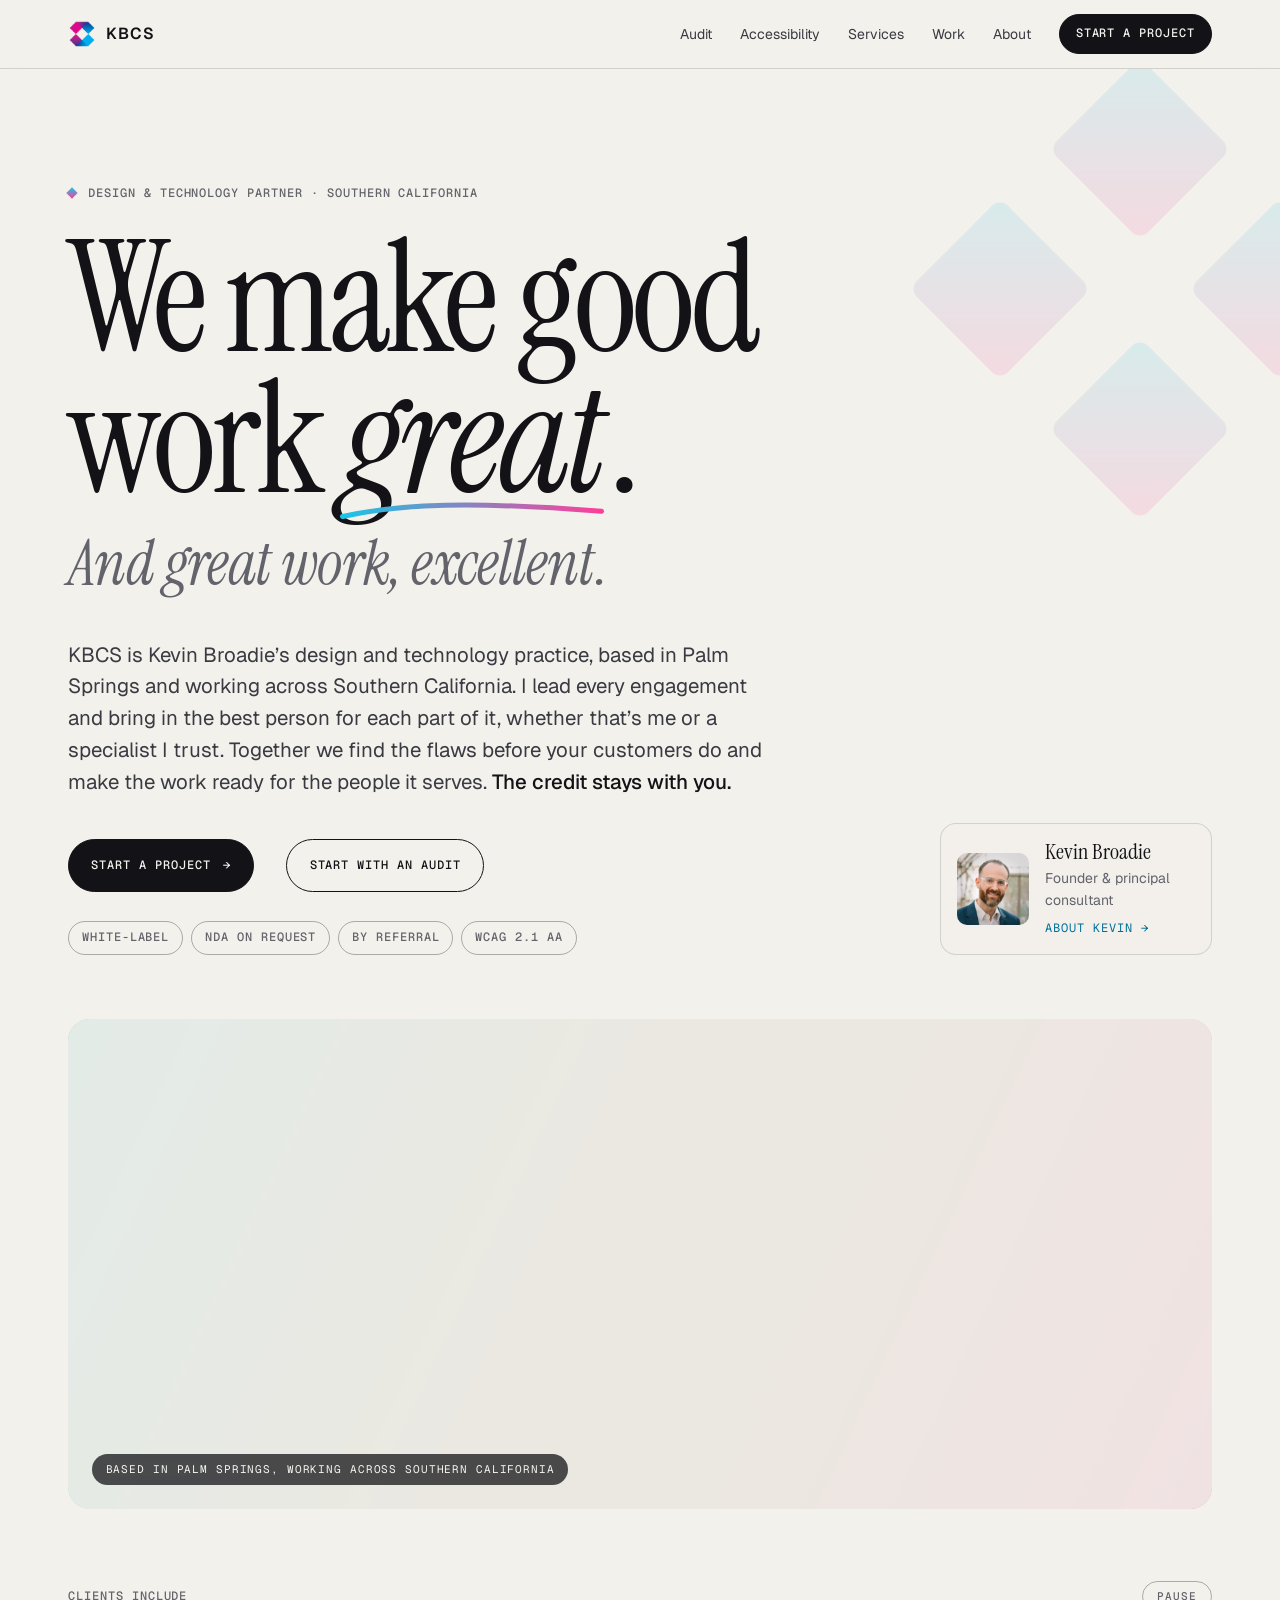
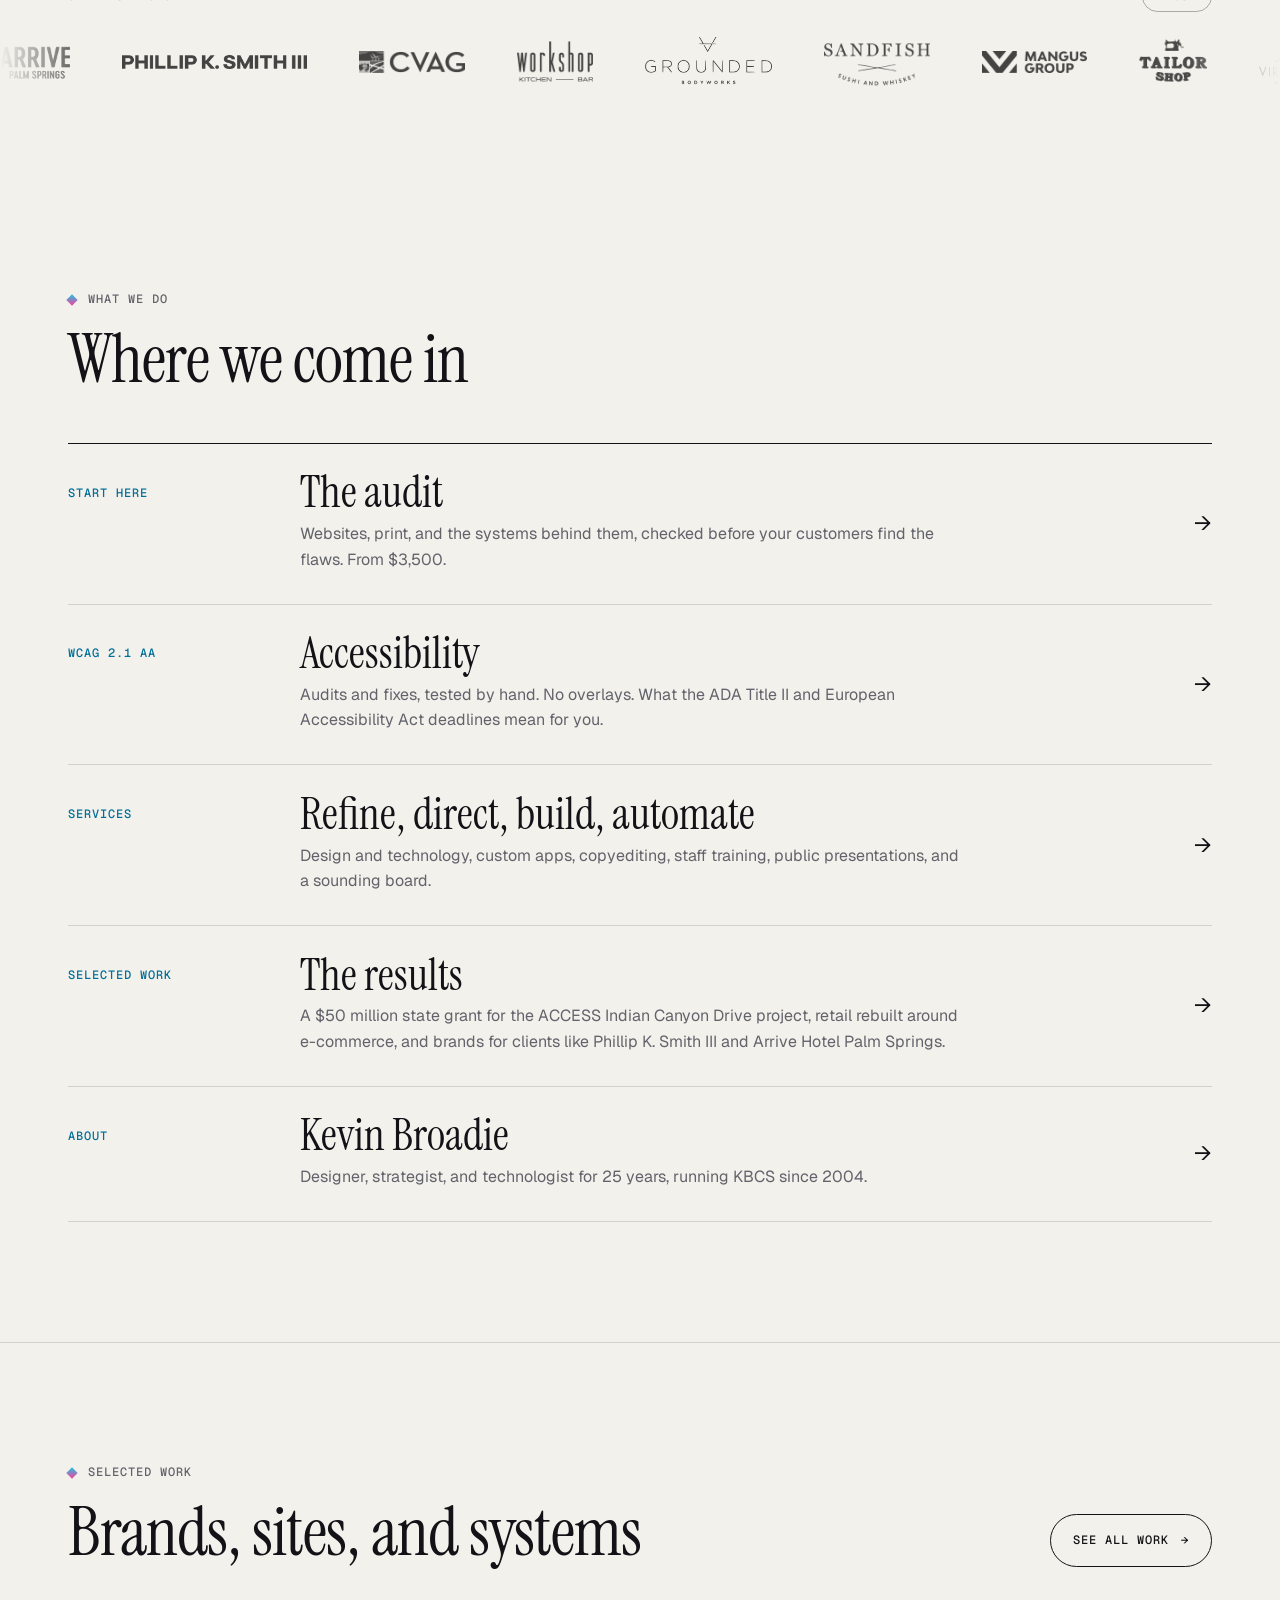
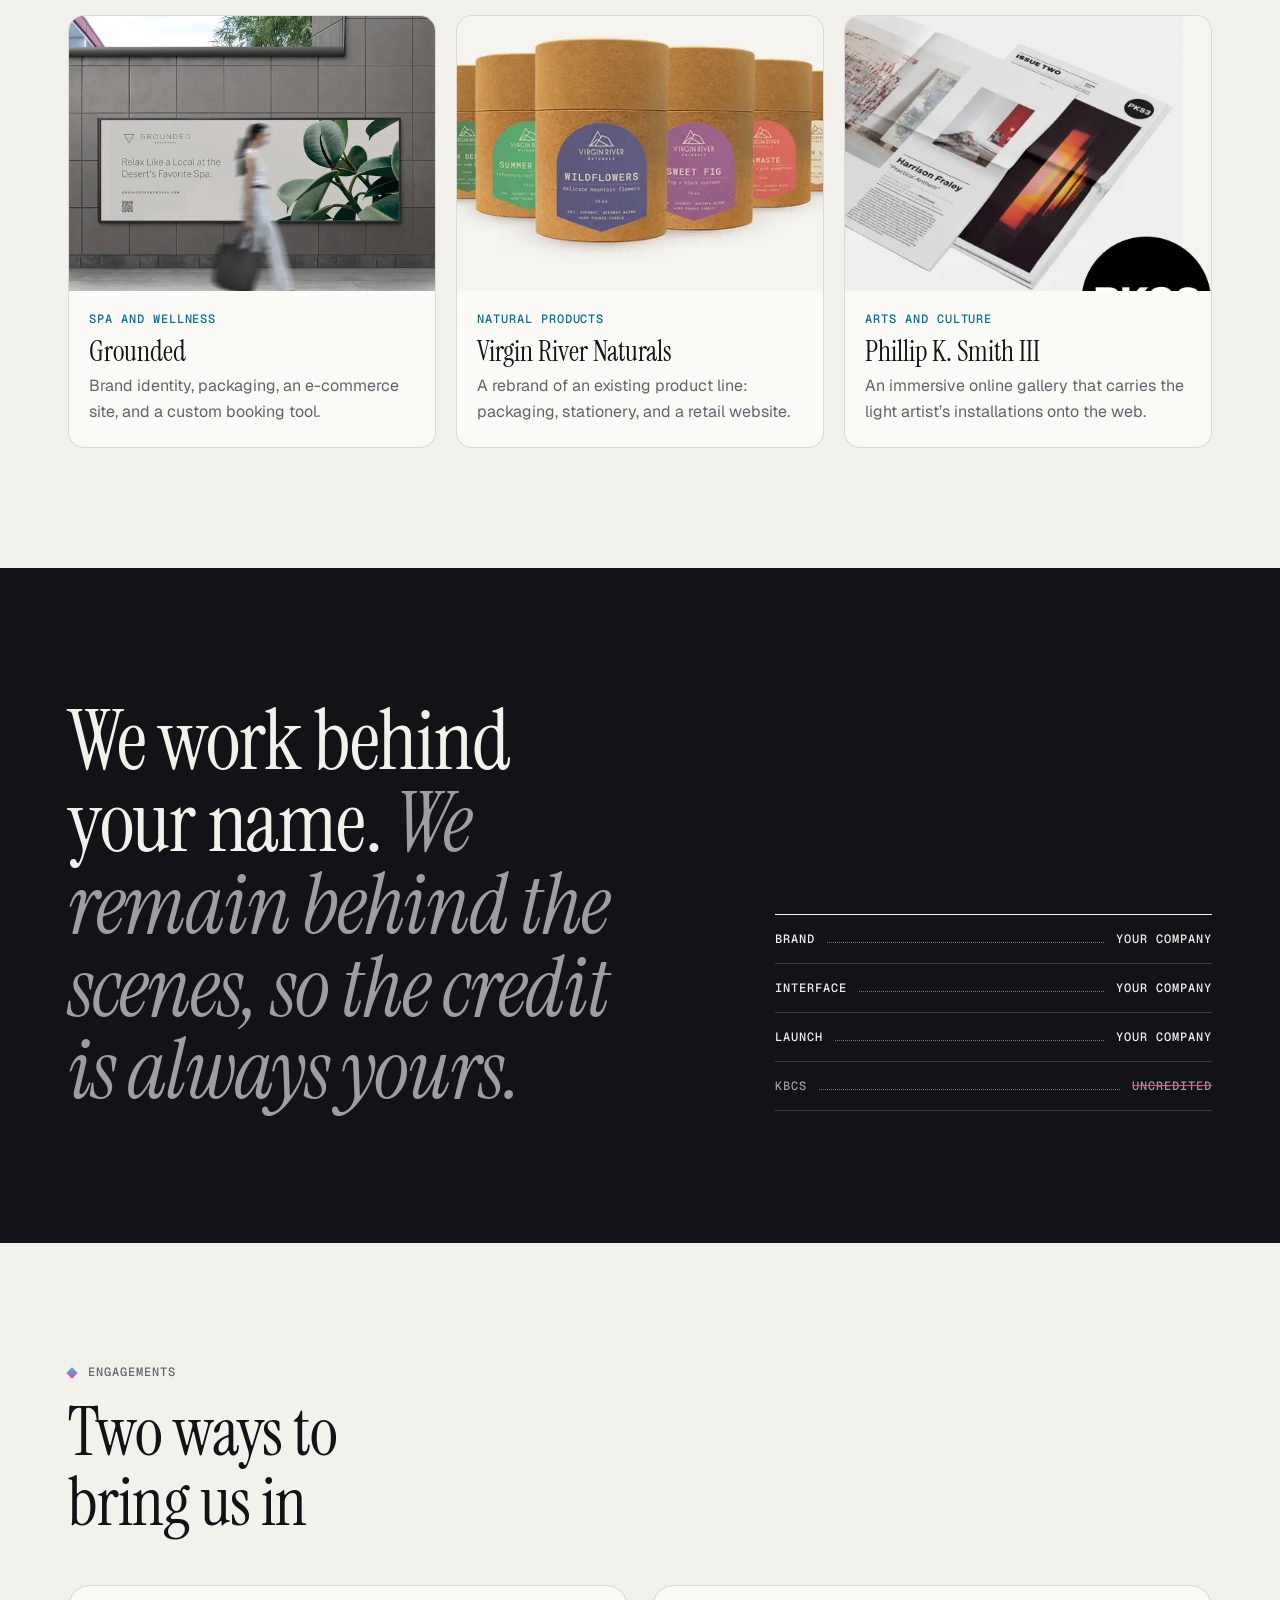
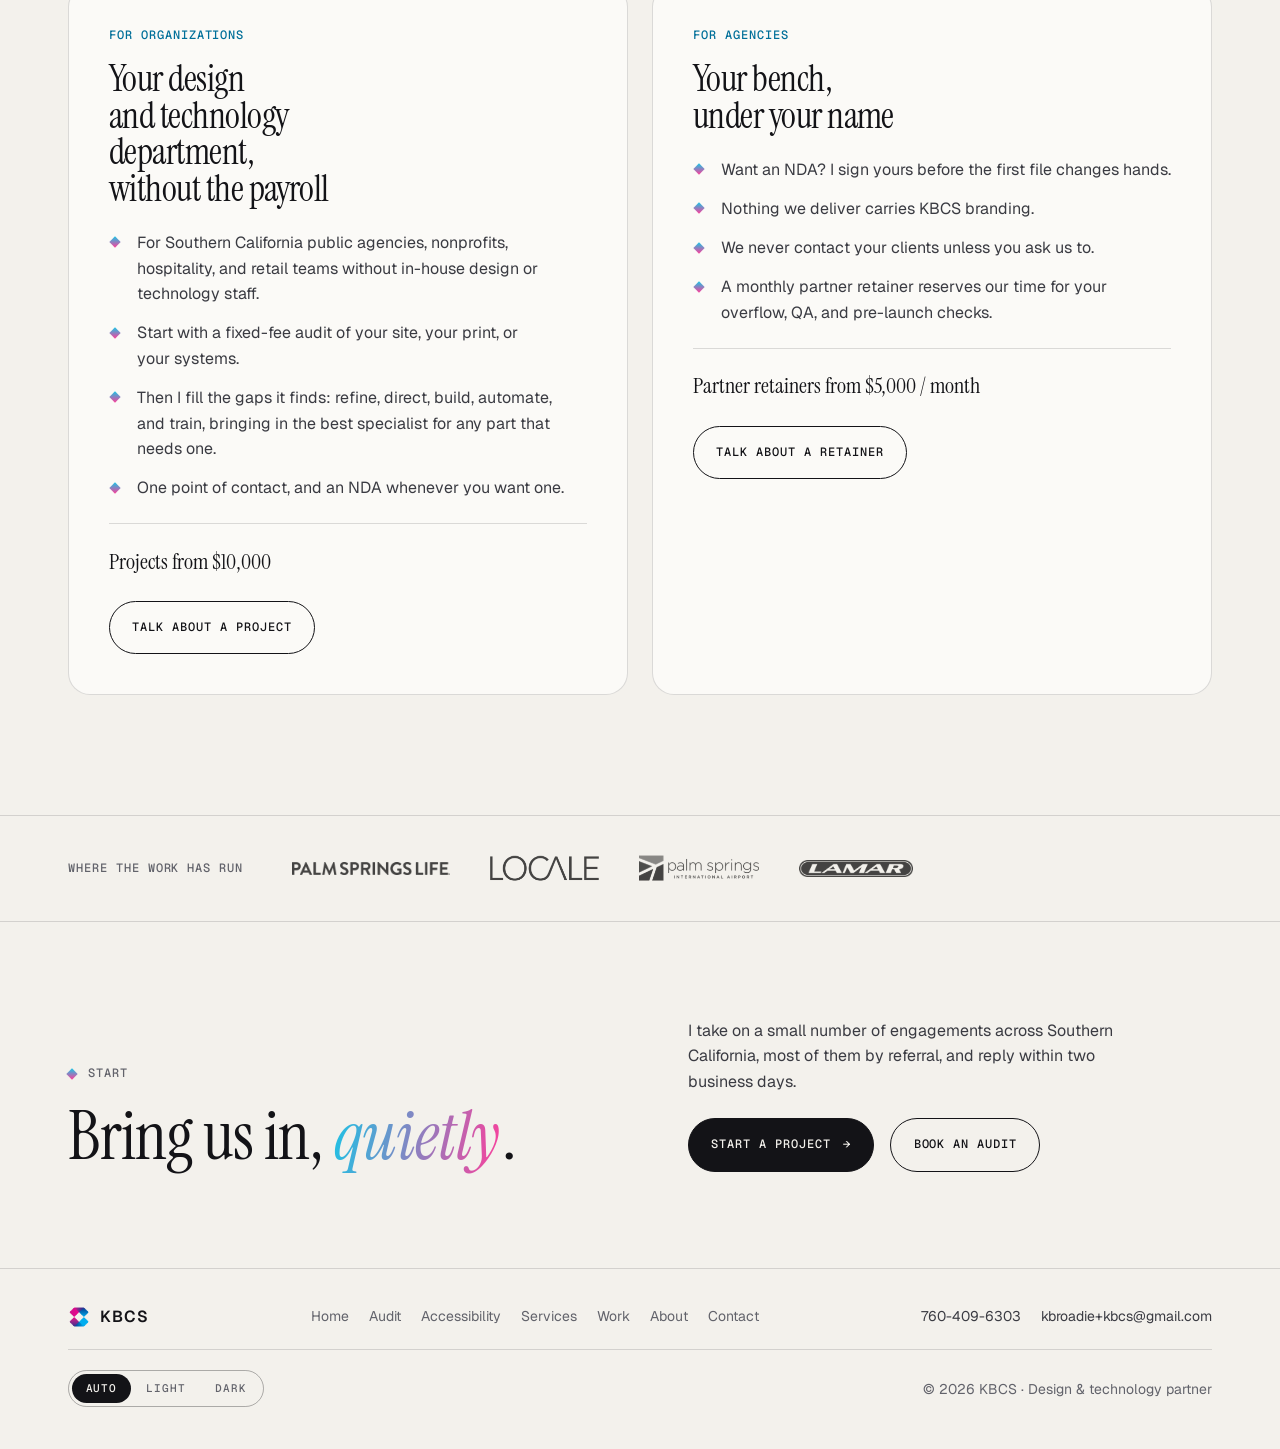
==== commit 4bc4973f: "Southern California focus, contact details, swipe navigation, custom apps - Copy targets Southern Ca" ====
--- a/index.html
+++ b/index.html
@@ -3,15 +3,15 @@
 <head>
 <meta charset="UTF-8">
 <meta name="viewport" content="width=device-width, initial-scale=1.0, viewport-fit=cover">
-<title>KBCS — Kevin Broadie, Design &amp; Technology Partner</title>
-<meta name="description" content="Kevin Broadie’s design and technology practice, for organizations with real gaps in design and technology and the agencies that serve them. Fixed-fee audits of websites, print, and systems, WCAG 2.1 AA accessibility, copyediting, staff training, and the refinement that makes good work great.">
+<title>KBCS — Kevin Broadie, Design &amp; Technology Partner in Southern California</title>
+<meta name="description" content="Kevin Broadie’s design and technology practice in Palm Springs, for Southern California organizations with real gaps in design and technology and the agencies that serve them. Fixed-fee audits of websites, print, and systems, WCAG 2.1 AA accessibility, custom apps, copyediting, staff training, and the refinement that makes good work great.">
 <meta name="theme-color" content="#f3f1ec" media="(prefers-color-scheme: light)">
 <meta name="theme-color" content="#0e0e12" media="(prefers-color-scheme: dark)">
-<meta property="og:title" content="KBCS — Kevin Broadie, Design &amp; Technology Partner">
-<meta property="og:description" content="Kevin Broadie’s design and technology practice, for organizations with real gaps in design and technology and the agencies that serve them. Fixed-fee audits of websites, print, and systems, WCAG 2.1 AA accessibility, copyediting, staff training, and the refinement that makes good work great.">
+<meta property="og:title" content="KBCS — Kevin Broadie, Design &amp; Technology Partner in Southern California">
+<meta property="og:description" content="Kevin Broadie’s design and technology practice in Palm Springs, for Southern California organizations with real gaps in design and technology and the agencies that serve them. Fixed-fee audits of websites, print, and systems, WCAG 2.1 AA accessibility, custom apps, copyediting, staff training, and the refinement that makes good work great.">
 <meta property="og:type" content="website">
 <meta property="og:url" content="https://kevinbroadie.com/">
-<meta property="og:image" content="https://kevinbroadie.com/images/photos/wind-farm-1024.webp">
+<meta property="og:image" content="https://kevinbroadie.com/images/photos/wind-farm-wide.webp">
 <!-- The GitHub Pages copy points search engines at the real domain -->
 <link rel="canonical" href="https://kevinbroadie.com/">
 <link rel="icon" type="image/png" href="images/logo.png">
@@ -21,15 +21,18 @@
 <link rel="preconnect" href="https://fonts.gstatic.com" crossorigin>
 <link href="https://fonts.googleapis.com/css2?family=Geist:wght@400;500;600&family=Geist+Mono:wght@400;500&family=Instrument+Serif:ital@0;1&display=swap" rel="stylesheet">
 <link rel="stylesheet" href="styles.css">
-<script>(function(){var d=document.documentElement;d.classList.add('js');try{var t=localStorage.getItem('kbcs-theme');if(t==='light'||t==='dark')d.setAttribute('data-theme',t);}catch(e){}})();</script>
+<script>(function(){var d=document.documentElement;d.classList.add('js');try{var t=localStorage.getItem('kbcs-theme');if(t==='light'||t==='dark')d.setAttribute('data-theme',t);}catch(e){}addEventListener('pagereveal',function(e){try{var s=sessionStorage.getItem('kbcs-swipe');sessionStorage.removeItem('kbcs-swipe');if(s&&e.viewTransition)e.viewTransition.types.add('swipe-'+s);}catch(x){}});})();</script>
 <script type="application/ld+json">
 {
   "@context": "https://schema.org",
   "@type": "ProfessionalService",
   "name": "KBCS",
   "url": "https://kevinbroadie.com/",
+  "telephone": "+1-760-409-6303",
+  "email": "kbroadie+kbcs@gmail.com",
+  "areaServed": "Southern California",
   "logo": "https://kevinbroadie.com/images/logo.png",
-  "description": "White-label design and technology partner: audits of websites, print and service systems, WCAG 2.1 AA accessibility, copyediting, staff training, presentations, design refinement, front-end build and automation.",
+  "description": "White-label design and technology partner: audits of websites, print and service systems, WCAG 2.1 AA accessibility, copyediting, staff training, presentations, design refinement, front-end build, custom apps and automation.",
   "address": { "@type": "PostalAddress", "addressLocality": "Palm Springs", "addressRegion": "CA", "addressCountry": "US" },
   "founder": {
     "@type": "Person",
@@ -69,13 +72,13 @@
     <svg class="hero-motif" viewBox="0 0 200 200" aria-hidden="true" focusable="false"><defs><linearGradient id="g-motif" x1="0" y1="0" x2="1" y2="1"><stop offset="0"/><stop offset="1"/></linearGradient></defs><g fill="url(#g-motif)"><rect x="77" y="27" width="46" height="46" rx="4" transform="rotate(45 100 50)"/><rect x="127" y="77" width="46" height="46" rx="4" transform="rotate(45 150 100)"/><rect x="77" y="127" width="46" height="46" rx="4" transform="rotate(45 100 150)"/><rect x="27" y="77" width="46" height="46" rx="4" transform="rotate(45 50 100)"/></g></svg>
     <div class="wrap hero-grid">
       <div class="hero-copy">
-        <p class="eyebrow reveal">Design &amp; technology partner</p>
+        <p class="eyebrow reveal">Design &amp; technology partner · Southern California</p>
         <h1 class="display reveal">
           We make good work
           <em class="great">great<svg class="scribble" viewBox="0 0 300 24" preserveAspectRatio="none" aria-hidden="true"><defs><linearGradient id="g-under" x1="0" x2="1"><stop offset="0"/><stop offset="1"/></linearGradient></defs><path d="M4 16 C 70 6, 150 4, 296 12" /></svg></em>.
           <span class="display-after">And great work, excellent.</span>
         </h1>
-        <p class="lede reveal">KBCS is Kevin Broadie’s design and technology practice. I lead every engagement and bring in the best person for each part of it, whether that’s me or a specialist I trust. Together we find the flaws before your customers do and make the work ready for the people it serves. <strong>The credit stays with you.</strong></p>
+        <p class="lede reveal">KBCS is Kevin Broadie’s design and technology practice, based in Palm Springs and working across Southern California. I lead every engagement and bring in the best person for each part of it, whether that’s me or a specialist I trust. Together we find the flaws before your customers do and make the work ready for the people it serves. <strong>The credit stays with you.</strong></p>
         <div class="hero-actions reveal">
           <a href="contact.html" class="btn">Start a project <span class="arrow" aria-hidden="true">→</span></a>
           <a href="audit.html" class="btn btn-ghost">Start with an audit</a>
@@ -103,8 +106,8 @@
 
   <div class="wrap">
     <figure class="photo-band reveal">
-      <img src="images/photos/wind-farm-1024.webp" srcset="images/photos/wind-farm-640.webp 640w, images/photos/wind-farm-1024.webp 1024w" sizes="(min-width: 1240px) 1240px, 100vw" alt="Wind turbines below the mountains in the San Gorgonio Pass, outside Palm Springs" width="1024" height="683" loading="lazy" decoding="async">
-      <figcaption>Based in Palm Springs, California</figcaption>
+      <picture><source media="(min-width: 640px)" srcset="images/photos/wind-farm-wide.webp" width="1024" height="439"><img src="images/photos/wind-farm-640.webp" alt="Wind turbines below the mountains in the San Gorgonio Pass, outside Palm Springs" width="640" height="427" loading="lazy" decoding="async"></picture>
+      <figcaption>Based in Palm Springs, working across Southern California</figcaption>
     </figure>
   </div>
 
@@ -114,8 +117,8 @@
       <button type="button" class="marquee-toggle" aria-pressed="false">Pause</button>
     </div>
     <div class="marquee">
-      <ul class="marquee-track"><li><img class="logo-img" src="images/logos/arrive.png" alt="Arrive Palm Springs" width="209" height="96" loading="lazy" decoding="async"></li><li><img class="logo-img" src="images/logos/phillip-k-smith-iii.png" alt="Phillip K. Smith III" width="1256" height="96" loading="lazy" decoding="async"></li><li><img class="logo-img" src="images/logos/cvag.png" alt="Coachella Valley Association of Governments" width="468" height="96" loading="lazy" decoding="async"></li><li><img class="logo-img" src="images/logos/workshop.png" alt="Workshop" width="180" height="96" loading="lazy" decoding="async"></li><li><img class="logo-img" src="images/logos/grounded.png" alt="Grounded" width="249" height="96" loading="lazy" decoding="async"></li><li><img class="logo-img" src="images/logos/sandfish.png" alt="Sandfish" width="244" height="96" loading="lazy" decoding="async"></li><li><img class="logo-img" src="images/logos/mangus-group.png" alt="Mangus Group" width="472" height="96" loading="lazy" decoding="async"></li><li><img class="logo-img" src="images/logos/tailor-shop.png" alt="Tailor Shop" width="154" height="96" loading="lazy" decoding="async"></li><li><img class="logo-img" src="images/logos/virgin-river.png" alt="Virgin River Naturals" width="147" height="96" loading="lazy" decoding="async"></li><li><img class="logo-img" src="images/logos/truss-twine.png" alt="Truss &amp; Twine" width="165" height="96" loading="lazy" decoding="async"></li><li><img class="logo-img" src="images/logos/priority-lighting.png" alt="Priority Lighting" width="242" height="96" loading="lazy" decoding="async"></li><li><img class="logo-img" src="images/logos/the-art-collective.png" alt="The Art Collective" width="302" height="96" loading="lazy" decoding="async"></li><li><img class="logo-img" src="images/logos/ernest-coffee.png" alt="Ernest Coffee" width="104" height="96" loading="lazy" decoding="async"></li><li><img class="logo-img" src="images/logos/elizabeth-prince.png" alt="Elizabeth &amp; Prince" width="900" height="96" loading="lazy" decoding="async"></li><li><img class="logo-img" src="images/logos/the-venue.png" alt="The Venue" width="156" height="96" loading="lazy" decoding="async"></li><li><img class="logo-img" src="images/logos/wilma-frieda.png" alt="Wilma &amp; Frieda" width="130" height="96" loading="lazy" decoding="async"></li><li><img class="logo-img" src="images/logos/ice-cream-shoppe.png" alt="Ice Cream &amp; Shoppe" width="231" height="96" loading="lazy" decoding="async"></li></ul>
-      <ul class="marquee-track" aria-hidden="true"><li><img class="logo-img" src="images/logos/arrive.png" alt="" width="209" height="96" loading="lazy" decoding="async"></li><li><img class="logo-img" src="images/logos/phillip-k-smith-iii.png" alt="" width="1256" height="96" loading="lazy" decoding="async"></li><li><img class="logo-img" src="images/logos/cvag.png" alt="" width="468" height="96" loading="lazy" decoding="async"></li><li><img class="logo-img" src="images/logos/workshop.png" alt="" width="180" height="96" loading="lazy" decoding="async"></li><li><img class="logo-img" src="images/logos/grounded.png" alt="" width="249" height="96" loading="lazy" decoding="async"></li><li><img class="logo-img" src="images/logos/sandfish.png" alt="" width="244" height="96" loading="lazy" decoding="async"></li><li><img class="logo-img" src="images/logos/mangus-group.png" alt="" width="472" height="96" loading="lazy" decoding="async"></li><li><img class="logo-img" src="images/logos/tailor-shop.png" alt="" width="154" height="96" loading="lazy" decoding="async"></li><li><img class="logo-img" src="images/logos/virgin-river.png" alt="" width="147" height="96" loading="lazy" decoding="async"></li><li><img class="logo-img" src="images/logos/truss-twine.png" alt="" width="165" height="96" loading="lazy" decoding="async"></li><li><img class="logo-img" src="images/logos/priority-lighting.png" alt="" width="242" height="96" loading="lazy" decoding="async"></li><li><img class="logo-img" src="images/logos/the-art-collective.png" alt="" width="302" height="96" loading="lazy" decoding="async"></li><li><img class="logo-img" src="images/logos/ernest-coffee.png" alt="" width="104" height="96" loading="lazy" decoding="async"></li><li><img class="logo-img" src="images/logos/elizabeth-prince.png" alt="" width="900" height="96" loading="lazy" decoding="async"></li><li><img class="logo-img" src="images/logos/the-venue.png" alt="" width="156" height="96" loading="lazy" decoding="async"></li><li><img class="logo-img" src="images/logos/wilma-frieda.png" alt="" width="130" height="96" loading="lazy" decoding="async"></li><li><img class="logo-img" src="images/logos/ice-cream-shoppe.png" alt="" width="231" height="96" loading="lazy" decoding="async"></li></ul>
+      <ul class="marquee-track"><li><img class="logo-img" src="images/logos/arrive.webp" alt="Arrive Palm Springs" width="209" height="96" style="--s:0.96;--y:0.024" loading="lazy" decoding="async"></li><li><img class="logo-img" src="images/logos/phillip-k-smith-iii.webp" alt="Phillip K. Smith III" width="1256" height="96" style="--s:0.42" loading="lazy" decoding="async"></li><li><img class="logo-img" src="images/logos/cvag.webp" alt="Coachella Valley Association of Governments" width="468" height="96" style="--s:0.65" loading="lazy" decoding="async"></li><li><img class="logo-img" src="images/logos/workshop.webp" alt="Workshop" width="180" height="96" style="--s:1.21;--y:-0.016" loading="lazy" decoding="async"></li><li><img class="logo-img" src="images/logos/grounded.webp" alt="Grounded" width="249" height="96" style="--s:1.45;--y:-0.057" loading="lazy" decoding="async"></li><li><img class="logo-img" src="images/logos/sandfish.webp" alt="Sandfish" width="244" height="96" style="--s:1.24;--y:0.07" loading="lazy" decoding="async"></li><li><img class="logo-img" src="images/logos/mangus-group.webp" alt="Mangus Group" width="472" height="96" style="--s:0.64" loading="lazy" decoding="async"></li><li><img class="logo-img" src="images/logos/tailor-shop.webp" alt="Tailor Shop" width="154" height="96" style="--s:1.26;--y:-0.043" loading="lazy" decoding="async"></li><li><img class="logo-img" src="images/logos/virgin-river.webp" alt="Virgin River Naturals" width="147" height="96" style="--s:1.45;--y:-0.045" loading="lazy" decoding="async"></li><li><img class="logo-img" src="images/logos/truss-twine.webp" alt="Truss &amp; Twine" width="165" height="96" style="--s:1.26;--y:0.006" loading="lazy" decoding="async"></li><li><img class="logo-img" src="images/logos/priority-lighting.webp" alt="Priority Lighting" width="242" height="96" style="--s:1.01;--y:-0.019" loading="lazy" decoding="async"></li><li><img class="logo-img" src="images/logos/the-art-collective.webp" alt="The Art Collective" width="302" height="96" style="--s:0.84;--y:0.012" loading="lazy" decoding="async"></li><li><img class="logo-img" src="images/logos/ernest-coffee.webp" alt="Ernest Coffee" width="104" height="96" style="--s:1.45;--y:0.049" loading="lazy" decoding="async"></li><li><img class="logo-img" src="images/logos/elizabeth-prince.webp" alt="Elizabeth &amp; Prince" width="900" height="96" style="--s:0.57;--y:0.005" loading="lazy" decoding="async"></li><li><img class="logo-img" src="images/logos/the-venue.webp" alt="The Venue" width="156" height="96" style="--s:1.39" loading="lazy" decoding="async"></li><li><img class="logo-img" src="images/logos/wilma-frieda.webp" alt="Wilma &amp; Frieda" width="130" height="96" style="--s:1.45;--y:0.043" loading="lazy" decoding="async"></li><li><img class="logo-img" src="images/logos/ice-cream-shoppe.webp" alt="Ice Cream &amp; Shoppe" width="231" height="96" style="--s:0.99;--y:0.025" loading="lazy" decoding="async"></li></ul>
+      <ul class="marquee-track" aria-hidden="true"><li><img class="logo-img" src="images/logos/arrive.webp" alt="" width="209" height="96" style="--s:0.96;--y:0.024" loading="lazy" decoding="async"></li><li><img class="logo-img" src="images/logos/phillip-k-smith-iii.webp" alt="" width="1256" height="96" style="--s:0.42" loading="lazy" decoding="async"></li><li><img class="logo-img" src="images/logos/cvag.webp" alt="" width="468" height="96" style="--s:0.65" loading="lazy" decoding="async"></li><li><img class="logo-img" src="images/logos/workshop.webp" alt="" width="180" height="96" style="--s:1.21;--y:-0.016" loading="lazy" decoding="async"></li><li><img class="logo-img" src="images/logos/grounded.webp" alt="" width="249" height="96" style="--s:1.45;--y:-0.057" loading="lazy" decoding="async"></li><li><img class="logo-img" src="images/logos/sandfish.webp" alt="" width="244" height="96" style="--s:1.24;--y:0.07" loading="lazy" decoding="async"></li><li><img class="logo-img" src="images/logos/mangus-group.webp" alt="" width="472" height="96" style="--s:0.64" loading="lazy" decoding="async"></li><li><img class="logo-img" src="images/logos/tailor-shop.webp" alt="" width="154" height="96" style="--s:1.26;--y:-0.043" loading="lazy" decoding="async"></li><li><img class="logo-img" src="images/logos/virgin-river.webp" alt="" width="147" height="96" style="--s:1.45;--y:-0.045" loading="lazy" decoding="async"></li><li><img class="logo-img" src="images/logos/truss-twine.webp" alt="" width="165" height="96" style="--s:1.26;--y:0.006" loading="lazy" decoding="async"></li><li><img class="logo-img" src="images/logos/priority-lighting.webp" alt="" width="242" height="96" style="--s:1.01;--y:-0.019" loading="lazy" decoding="async"></li><li><img class="logo-img" src="images/logos/the-art-collective.webp" alt="" width="302" height="96" style="--s:0.84;--y:0.012" loading="lazy" decoding="async"></li><li><img class="logo-img" src="images/logos/ernest-coffee.webp" alt="" width="104" height="96" style="--s:1.45;--y:0.049" loading="lazy" decoding="async"></li><li><img class="logo-img" src="images/logos/elizabeth-prince.webp" alt="" width="900" height="96" style="--s:0.57;--y:0.005" loading="lazy" decoding="async"></li><li><img class="logo-img" src="images/logos/the-venue.webp" alt="" width="156" height="96" style="--s:1.39" loading="lazy" decoding="async"></li><li><img class="logo-img" src="images/logos/wilma-frieda.webp" alt="" width="130" height="96" style="--s:1.45;--y:0.043" loading="lazy" decoding="async"></li><li><img class="logo-img" src="images/logos/ice-cream-shoppe.webp" alt="" width="231" height="96" style="--s:0.99;--y:0.025" loading="lazy" decoding="async"></li></ul>
     </div>
   </section>
 
@@ -141,7 +144,7 @@
         <li class="reveal"><a href="services.html">
           <span class="ov-kicker">Services</span>
           <span class="ov-title">Refine, direct, build, automate</span>
-          <span class="ov-text">Design and technology, copyediting, staff training, public presentations, and a sounding board.</span>
+          <span class="ov-text">Design and technology, custom apps, copyediting, staff training, public presentations, and a sounding board.</span>
           <span class="ov-arrow" aria-hidden="true">→</span>
         </a></li>
         <li class="reveal"><a href="work.html">
@@ -209,7 +212,7 @@
           <p class="step-kicker">For organizations</p>
           <h3>Your design and technology department, without the payroll</h3>
           <ul class="checklist">
-            <li>For public agencies, nonprofits, hospitality, and retail teams without in-house design or technology staff.</li>
+            <li>For Southern California public agencies, nonprofits, hospitality, and retail teams without in-house design or technology staff.</li>
             <li>Start with a fixed-fee audit of your site, your print, or your systems.</li>
             <li>Then I fill the gaps it finds: refine, direct, build, automate, and train, bringing in the best specialist for any part that needs one.</li>
             <li>One point of contact, and an NDA whenever you want one.</li>
@@ -237,10 +240,10 @@
     <div class="wrap seen-grid">
       <h2 id="seen-in-title" class="seen-label reveal">Where the work has run</h2>
       <ul class="seen-list reveal">
-        <li class="seen-text">Palm Springs Life</li>
-        <li><img class="logo-img" src="images/logos/locale.png" alt="Locale magazine" width="432" height="96" loading="lazy" decoding="async"></li>
-        <li><img class="logo-img" src="images/logos/palm-springs-airport.png" alt="Palm Springs International Airport" width="472" height="96" loading="lazy" decoding="async"></li>
-        <li><img class="logo-img" src="images/logos/lamar.png" alt="Lamar" width="612" height="96" loading="lazy" decoding="async"></li>
+        <li><img class="logo-img" src="images/logos/palm-springs-life.webp" alt="Palm Springs Life" width="800" height="68" style="--s:0.42" loading="lazy" decoding="async"></li>
+        <li><img class="logo-img" src="images/logos/locale.webp" alt="Locale magazine" width="432" height="96" style="--s:0.76;--y:-0.007" loading="lazy" decoding="async"></li>
+        <li><img class="logo-img" src="images/logos/palm-springs-airport.webp" alt="Palm Springs International Airport" width="472" height="96" style="--s:0.76;--y:-0.014" loading="lazy" decoding="async"></li>
+        <li><img class="logo-img" src="images/logos/lamar.webp" alt="Lamar" width="612" height="96" style="--s:0.56" loading="lazy" decoding="async"></li>
       </ul>
     </div>
   </section>
@@ -252,7 +255,7 @@
         <h2 id="cta-title" class="reveal">Bring us in, <em>quietly</em>.</h2>
       </div>
       <div class="cta-actions reveal">
-        <p>I take on a small number of engagements, most of which come through referrals, and reply within two business days.</p>
+        <p>I take on a small number of engagements across Southern California, most of them by referral, and reply within two business days.</p>
         <div class="cta-buttons">
           <a href="contact.html" class="btn">Start a project <span class="arrow" aria-hidden="true">→</span></a>
           <a href="contact.html?interest=An+audit" class="btn btn-ghost">Book an audit</a>
@@ -277,6 +280,7 @@
       <a href="about.html">About</a>
       <a href="contact.html">Contact</a>
     </nav>
+    <p class="foot-contact"><a href="tel:+17604096303">760-409-6303</a><a href="mailto:kbroadie+kbcs@gmail.com">kbroadie+kbcs@gmail.com</a></p>
     <div class="foot-end">
       <div class="theme-control" role="group" aria-label="Color theme">
         <button type="button" data-theme-choice="auto" aria-pressed="true">Auto</button>
@@ -310,6 +314,10 @@
       <li><a href="about.html"><span>About</span><small>Kevin Broadie and how we work</small></a></li>
       <li><a href="contact.html"><span>Contact</span><small>Start a project or book an audit</small></a></li>
     </ul>
+    <div class="sheet-actions">
+      <a class="btn btn-ghost" href="tel:+17604096303">Call 760-409-6303</a>
+      <a class="btn btn-ghost" href="mailto:kbroadie+kbcs@gmail.com">Email Kevin</a>
+    </div>
     <p class="sheet-label">Theme</p>
     <div class="theme-control" role="group" aria-label="Color theme">
         <button type="button" data-theme-choice="auto" aria-pressed="true">Auto</button>
--- a/styles.css
+++ b/styles.css
@@ -27,7 +27,24 @@
 
   --ease: cubic-bezier(0.16, 1, 0.3, 1);
   --gut: 1.25rem;
-  --sec: 5.5rem;
+  --sec: 4.5rem;
+  --head-gap: clamp(2rem, 4vw, 3rem);
+  --pad-card: clamp(1.25rem, 3.5vw, 2.5rem);
+
+  /* Type scale */
+  --fs-2xs: 0.6875rem;
+  --fs-xs: 0.75rem;
+  --fs-sm: 0.875rem;
+  --fs-base: 1rem;
+  --fs-md: 1.125rem;
+  --fs-lead: clamp(1.125rem, 1.6vw, 1.3rem);
+  --fs-lg: 1.375rem;
+  --fs-h4: 1.75rem;
+  --fs-h3: clamp(1.75rem, 2.8vw, 2.25rem);
+  --fs-h3-lg: clamp(2rem, 3.8vw, 2.75rem);
+  --fs-h2: clamp(2.25rem, 5.4vw, 4.25rem);
+  --fs-h1: clamp(2.6rem, 6.8vw, 5.25rem);
+  --fs-num: clamp(3rem, 7vw, 4.75rem);
   --maxw: 1240px;
   --r-sm: 10px;
   --r: 16px;
@@ -91,7 +108,7 @@
 
 body {
   font-family: var(--sans);
-  font-size: 1rem;
+  font-size: var(--fs-base);
   line-height: 1.6;
   color: var(--ink);
   background: var(--paper);
@@ -113,7 +130,7 @@
 .skip {
   position: absolute; left: var(--gut); top: -3rem; z-index: 200;
   background: var(--ink); color: var(--paper);
-  padding: 0.6rem 1rem; font-size: 0.85rem; text-decoration: none;
+  padding: 0.6rem 1rem; font-size: var(--fs-sm); text-decoration: none;
 }
 .skip:focus { top: 0.75rem; }
 
@@ -127,7 +144,7 @@
 .credits,
 .btn {
   font-family: var(--mono);
-  font-size: 0.72rem;
+  font-size: var(--fs-xs);
   font-weight: 500;
   letter-spacing: 0.08em;
   text-transform: uppercase;
@@ -139,11 +156,12 @@
   background: linear-gradient(135deg, var(--cyan-bright), var(--magenta-bright));
 }
 
-h1, h2, h3 { font-family: var(--serif); font-weight: 400; letter-spacing: -0.015em; line-height: 1; }
-h2 { font-size: clamp(2.4rem, 6.5vw, 4.6rem); }
+h1, h2, h3 { font-family: var(--serif); font-weight: 400; letter-spacing: -0.015em; line-height: 1.02; text-wrap: balance; }
+p, li, dd, figcaption { text-wrap: pretty; }
+h2 { font-size: var(--fs-h2); }
 em { font-style: italic; }
 
-.sec-lead { color: var(--muted); font-size: 1.08rem; max-width: 46ch; }
+.sec-lead { color: var(--muted); font-size: var(--fs-md); max-width: 46ch; }
 
 /* ---------- Buttons ---------- */
 .btn {
@@ -174,7 +192,7 @@
 .site-header.scrolled { box-shadow: 0 8px 24px -18px rgba(0, 0, 0, 0.35); }
 
 .brand { display: inline-flex; align-items: center; gap: 0.6rem; text-decoration: none; }
-.brand span { font-weight: 600; letter-spacing: 0.06em; font-size: 1rem; }
+.brand span { font-weight: 600; letter-spacing: 0.08em; font-size: var(--fs-base); }
 
 .nav { display: flex; align-items: center; gap: 0.6rem; }
 .nav-links { display: none; }
@@ -211,7 +229,7 @@
 .scribble stop:last-child { stop-color: var(--magenta-bright); }
 
 .lede {
-  font-size: clamp(1.1rem, 2.1vw, 1.32rem);
+  font-size: var(--fs-lead);
   line-height: 1.55;
   color: var(--ink-2);
   max-width: 50ch;
@@ -230,17 +248,21 @@
 .index a {
   display: flex; align-items: baseline; gap: 1.25rem;
   padding: 0.85rem 0;
-  font-family: var(--serif); font-size: 1.7rem; line-height: 1.1;
+  font-family: var(--serif); font-size: var(--fs-h4); line-height: 1.1;
   text-decoration: none;
   transition: padding 0.35s var(--ease), color 0.2s;
 }
-.index a span { font-family: var(--mono); font-size: 0.72rem; color: var(--muted); }
+.index a span { font-family: var(--mono); font-size: var(--fs-xs); color: var(--muted); }
 .index a:hover { padding-left: 0.5rem; color: var(--magenta); }
 
 /* ---------- Work ---------- */
 .work { padding: var(--sec) 0; }
 .work-grid { display: grid; gap: 3rem; }
-.sec-head :is(h1, h2) { margin: 1.2rem 0 1.4rem; max-width: 14ch; }
+.sec-head :is(h1, h2) { margin-top: 1rem; max-width: 15ch; }
+.sec-head .sec-lead { margin-top: 1.25rem; }
+/* Space below a section head, except where it sits in a two-column grid */
+.wrap:not([class*="-grid"]) > .sec-head { margin-bottom: var(--head-gap); }
+@media (max-width: 959.98px) { [class*="-grid"] > .sec-head { margin-bottom: 0.5rem; } }
 
 .steps { border-top: 1px solid var(--ink); }
 .step {
@@ -248,18 +270,18 @@
   padding: 2.2rem 0;
   border-bottom: 1px solid var(--rule);
 }
-.step-num { font-family: var(--mono); font-size: 0.8rem; color: var(--muted); padding-top: 0.3rem; }
+.step-num { font-family: var(--mono); font-size: var(--fs-xs); color: var(--muted); padding-top: 0.3rem; }
 .step-kicker { color: var(--cyan); margin-bottom: 0.9rem; }
 .step:nth-child(even) .step-kicker { color: var(--magenta); }
-.step h3 { font-size: clamp(1.9rem, 4.4vw, 2.9rem); line-height: 1.02; max-width: 18ch; }
-.step p:last-child { color: var(--muted); margin-top: 1rem; max-width: 56ch; font-size: 1.04rem; }
+.step h3 { font-size: var(--fs-h3-lg); line-height: 1.02; max-width: 18ch; }
+.step p:last-child { color: var(--muted); margin-top: 1rem; max-width: 56ch; font-size: var(--fs-base); }
 
 mark { color: var(--ink); background: none; font-weight: 500; }
 
 /* ---------- Statement ---------- */
 .statement { background: var(--inverse-bg); color: var(--inverse-fg); padding: calc(var(--sec) * 1.1) 0; }
 .statement-grid { display: grid; gap: 3.5rem; }
-.statement h2 { font-size: clamp(2.6rem, 7vw, 5.6rem); line-height: 0.98; max-width: 16ch; }
+.statement h2 { font-size: var(--fs-h1); line-height: 0.98; max-width: 16ch; }
 .statement h2 em { color: var(--inverse-muted); }
 
 .credits { border-top: 1px solid var(--inverse-fg); align-self: end; }
@@ -279,12 +301,11 @@
 
 /* ---------- Approach ---------- */
 .approach { padding: var(--sec) 0; background: var(--paper-2); border-bottom: 1px solid var(--rule); }
-.approach .sec-head :is(h1, h2) { margin-bottom: 3rem; }
 .principles { display: grid; gap: 0; border-top: 1px solid var(--ink); }
 .principles li { display: grid; gap: 0.75rem; padding: 2rem 0; border-bottom: 1px solid var(--rule); }
-.p-num { font-family: var(--serif); font-style: italic; font-size: 1.3rem; color: var(--magenta); }
+.p-num { font-family: var(--serif); font-style: italic; font-size: var(--fs-lg); color: var(--magenta); }
 .principles li:nth-child(odd) .p-num { color: var(--cyan); }
-.principles strong { font-family: var(--serif); font-weight: 400; font-size: clamp(1.7rem, 3.2vw, 2.25rem); line-height: 1.06; letter-spacing: -0.01em; }
+.principles strong { font-family: var(--serif); font-weight: 400; font-size: var(--fs-h3); line-height: 1.06; letter-spacing: -0.01em; }
 .principles span:last-child { color: var(--muted); }
 
 /* ---------- Contact ---------- */
@@ -305,7 +326,7 @@
 
 .field input, .field textarea, .field select {
   width: 100%;
-  font: inherit; font-size: 1.1rem; color: var(--ink);
+  font: inherit; font-size: var(--fs-md); color: var(--ink);
   background: transparent;
   border: 0; border-bottom: 1px solid var(--rule-strong); border-radius: 0;
   padding: 0.55rem 0;
@@ -324,17 +345,17 @@
 .field input:user-invalid, .field textarea:user-invalid { border-bottom-color: var(--magenta); box-shadow: 0 1px 0 var(--magenta); }
 
 .submit-row { display: flex; flex-wrap: wrap; align-items: center; gap: 1rem 1.5rem; margin-top: 0.4rem; }
-.note { color: var(--muted); text-transform: none; letter-spacing: 0.01em; font-size: 0.78rem; }
+.note { color: var(--muted); text-transform: none; letter-spacing: 0.01em; font-size: var(--fs-sm); }
 
 .success { padding: 1rem 0; }
 .success:focus { outline: none; }
 .success-mark { display: block; width: 3rem; height: 3px; background: linear-gradient(90deg, var(--cyan-bright), var(--magenta-bright)); margin-bottom: 1.4rem; }
-.success h3 { font-size: 2.4rem; margin-bottom: 0.8rem; }
+.success h3 { font-size: var(--fs-h3); margin-bottom: 0.8rem; }
 .success p { color: var(--muted); max-width: 40ch; }
 
 /* ---------- Footer ---------- */
 .site-footer { border-top: 1px solid var(--rule); padding: 2.2rem 0 2.6rem; }
-.foot { display: flex; flex-direction: column; gap: 0.9rem; font-size: 0.86rem; color: var(--muted); }
+.foot { display: flex; flex-direction: column; gap: 0.9rem; font-size: var(--fs-sm); color: var(--muted); }
 .foot a { text-decoration: none; }
 .foot a:hover { color: var(--ink); }
 .foot .brand { color: var(--ink); }
@@ -353,14 +374,14 @@
 
 /* ---------- Layout breakpoints ---------- */
 @media (min-width: 640px) {
-  :root { --gut: 2rem; --sec: 7rem; }
+  :root { --gut: 2rem; --sec: 6rem; }
   .row { grid-template-columns: 1fr 1fr; gap: 2rem; }
   .foot { flex-direction: row; flex-wrap: wrap; align-items: center; justify-content: space-between; }
   .step { grid-template-columns: 4rem 1fr; }
 }
 
 @media (min-width: 960px) {
-  :root { --gut: 3rem; --sec: 8.5rem; }
+  :root { --gut: 3rem; --sec: 7.5rem; }
   .hero-grid { grid-template-columns: minmax(0, 1fr) 17rem; gap: 4rem; align-items: end; }
   .work-grid { grid-template-columns: 0.8fr 1.2fr; gap: 5rem; align-items: start; }
   .work .sec-head { position: sticky; top: 7rem; }
@@ -391,21 +412,21 @@
 .offer-grid { display: grid; gap: 3rem; align-items: start; }
 .offer-card {
   background: var(--surface); border: 1px solid var(--rule); border-radius: var(--r-lg); box-shadow: var(--shadow);
-  padding: clamp(1.5rem, 4vw, 2.75rem);
+  padding: var(--pad-card);
   display: grid; gap: 1.6rem; justify-items: start;
 }
 .offer-terms { display: grid; grid-template-columns: 1fr 1fr; width: 100%; border-bottom: 1px solid var(--rule); padding-bottom: 1.6rem; }
 .offer-terms dt, .facts dt, .note-card dt {
-  font-family: var(--mono); font-size: 0.7rem; letter-spacing: 0.08em; text-transform: uppercase; color: var(--muted);
-}
-.offer-terms dd { font-family: var(--serif); font-size: clamp(1.9rem, 4vw, 2.6rem); line-height: 1.1; margin-top: 0.3rem; }
-.offer-card h3 { font-size: 1.7rem; }
-.fineprint { display: grid; gap: 0.4rem; font-size: 0.92rem; color: var(--muted); border-top: 1px solid var(--rule); padding-top: 1.4rem; width: 100%; }
+  font-family: var(--mono); font-size: var(--fs-xs); letter-spacing: 0.08em; text-transform: uppercase; color: var(--muted);
+}
+.offer-terms dd { font-family: var(--serif); font-size: var(--fs-h3); line-height: 1.1; margin-top: 0.3rem; }
+.offer-card h3 { font-size: var(--fs-h4); }
+.fineprint { display: grid; gap: 0.4rem; font-size: var(--fs-sm); color: var(--muted); border-top: 1px solid var(--rule); padding-top: 1.4rem; width: 100%; }
 
 .ledger { display: grid; gap: 1.5rem; margin-top: 2.6rem; max-width: 34rem; }
 .ledger > div { padding-top: 1rem; border-top: 1px solid var(--rule-strong); }
 .ledger .ledger-price { border-top: 2px solid transparent; border-image: linear-gradient(90deg, var(--cyan-bright), var(--magenta-bright)) 1; }
-.ledger-label { font-family: var(--serif); font-size: 1.6rem; line-height: 1.1; margin-bottom: 0.5rem; }
+.ledger-label { font-family: var(--serif); font-size: var(--fs-h4); line-height: 1.1; margin-bottom: 0.5rem; }
 .ledger-cost .ledger-label { color: var(--muted); }
 .ledger p:last-child { color: var(--ink-2); }
 
@@ -413,43 +434,42 @@
 .access { padding: var(--sec) 0; }
 .access .sec-head :is(h1, h2) { max-width: 16ch; }
 .access .sec-head :is(h1, h2) em { color: var(--magenta); }
-.access-grid { display: grid; gap: 2.5rem; margin-top: 3rem; }
+.access-grid { display: grid; gap: 2.5rem; }
 .extras { padding: var(--sec) 0; border-top: 1px solid var(--rule); }
 .extras .sec-head :is(h1, h2) { max-width: 16ch; }
 .checklist strong { color: var(--ink); font-weight: 600; }
 .offer-card h3 + .checklist { margin-top: -0.4rem; }
 .access-grid li { border-top: 1px solid var(--ink); padding-top: 1.4rem; }
-.access-grid h3 { font-size: 1.8rem; margin-bottom: 0.8rem; }
+.access-grid h3 { font-size: var(--fs-h4); margin-bottom: 0.8rem; }
 .access-grid p:last-child { color: var(--muted); }
-.asof { margin-top: 2.5rem; font-size: 0.85rem; color: var(--muted); }
+.asof { margin-top: 2.5rem; font-size: var(--fs-sm); color: var(--muted); }
 
 /* ---------- Engagements ---------- */
 .paths { padding: var(--sec) 0; }
-.paths .sec-head :is(h1, h2) { margin-bottom: 3rem; }
 .paths-grid { display: grid; gap: 1.5rem; }
 .path {
   display: grid; gap: 1.4rem; align-content: start; justify-items: start;
-  border: 1px solid var(--rule); border-radius: var(--r-lg); padding: clamp(1.5rem, 4vw, 2.5rem);
+  border: 1px solid var(--rule); border-radius: var(--r-lg); padding: var(--pad-card);
   background: var(--surface);
 }
-.path h3 { font-size: clamp(1.9rem, 3.6vw, 2.5rem); max-width: 14ch; }
+.path h3 { font-size: var(--fs-h3); max-width: 14ch; }
 .path .step-kicker { margin-bottom: -0.4rem; }
-.from { font-family: var(--serif); font-size: 1.35rem; border-top: 1px solid var(--rule); padding-top: 1.2rem; width: 100%; }
+.from { font-family: var(--serif); font-size: var(--fs-lg); border-top: 1px solid var(--rule); padding-top: 1.2rem; width: 100%; }
 
 /* ---------- Selected work ---------- */
 .notes { padding: var(--sec) 0; border-top: 1px solid var(--rule); }
 .notes .sec-head :is(h1, h2) em { color: var(--muted); }
-.notes-grid { display: grid; gap: 2.5rem; margin-top: 3rem; }
+.notes-grid { display: grid; gap: 2.5rem; }
 .note-card { border-top: 1px solid var(--ink); padding-top: 1.4rem; display: grid; gap: 1rem; align-content: start; }
-.note-card h3 { font-size: 1.75rem; line-height: 1.1; }
+.note-card h3 { font-size: var(--fs-h4); line-height: 1.1; }
 .note-card dl { display: grid; gap: 0.8rem; }
 .note-card dd { color: var(--ink-2); margin-top: 0.15rem; }
 .note-link { margin-top: 0.4rem; }
 
 .quote { margin-top: 4rem; max-width: 46rem; }
-.quote blockquote p { font-family: var(--serif); font-size: clamp(1.7rem, 3.6vw, 2.6rem); line-height: 1.15; }
+.quote blockquote p { font-family: var(--serif); font-size: var(--fs-h3); line-height: 1.15; }
 .quote blockquote p::before { content: "“"; color: var(--magenta); margin-right: 0.05em; }
-.quote figcaption { margin-top: 1.2rem; font-family: var(--mono); font-size: 0.75rem; letter-spacing: 0.06em; text-transform: uppercase; color: var(--muted); }
+.quote figcaption { margin-top: 1.2rem; font-family: var(--mono); font-size: var(--fs-xs); letter-spacing: 0.08em; text-transform: uppercase; color: var(--muted); }
 
 /* ---------- About ---------- */
 .about { padding: var(--sec) 0; }
@@ -457,22 +477,22 @@
 .portrait { width: 100%; max-width: 22rem; border-radius: var(--r-lg); overflow: hidden; background: var(--paper-2); }
 .portrait img { width: 100%; height: auto; aspect-ratio: 1; object-fit: cover; }
 .about :is(h1, h2) { margin-top: 1.2rem; }
-.role { font-family: var(--mono); font-size: 0.75rem; letter-spacing: 0.08em; text-transform: uppercase; color: var(--muted); margin-top: 0.8rem; }
-.bio { font-size: 1.15rem; color: var(--ink-2); max-width: 52ch; margin-top: 1.6rem; }
+.role { font-family: var(--mono); font-size: var(--fs-xs); letter-spacing: 0.08em; text-transform: uppercase; color: var(--muted); margin-top: 0.8rem; }
+.bio { font-size: var(--fs-md); color: var(--ink-2); max-width: 52ch; margin-top: 1.6rem; }
 .facts { margin-top: 2rem; border-top: 1px solid var(--rule); max-width: 36rem; }
 .facts div { display: grid; gap: 0.3rem; padding: 0.8rem 0; border-bottom: 1px solid var(--rule); align-items: baseline; }
 .facts li + li { margin-top: 0.3rem; }
 .pull { margin-top: 1.8rem; padding-left: 1.2rem; border-left: 2px solid var(--magenta); max-width: 48ch; }
-.pull p { font-family: var(--serif); font-style: italic; font-size: 1.35rem; line-height: 1.3; color: var(--ink); }
+.pull p { font-family: var(--serif); font-style: italic; font-size: var(--fs-lg); line-height: 1.3; color: var(--ink); }
 .links { margin-top: 1.6rem; }
-.text-link { font-family: var(--mono); font-size: 0.8rem; letter-spacing: 0.06em; text-transform: uppercase; text-decoration: none; border-bottom: 1px solid var(--cyan); padding-bottom: 0.15rem; }
+.text-link { font-family: var(--mono); font-size: var(--fs-xs); letter-spacing: 0.08em; text-transform: uppercase; text-decoration: none; border-bottom: 1px solid var(--cyan); padding-bottom: 0.15rem; }
 .text-link:hover { color: var(--cyan); }
 
 /* ---------- Contact additions ---------- */
-.promise { display: grid; gap: 0.5rem; margin-top: 2rem; font-size: 0.95rem; color: var(--ink-2); }
+.promise { display: grid; gap: 0.5rem; margin-top: 2rem; font-size: var(--fs-base); color: var(--ink-2); }
 .promise li { padding-left: 1.2rem; position: relative; }
 .promise li::before { content: "→"; position: absolute; left: 0; color: var(--cyan); }
-.form-error { color: var(--magenta); font-size: 0.95rem; }
+.form-error { color: var(--magenta); font-size: var(--fs-base); }
 .field select:user-invalid { border-bottom-color: var(--magenta); box-shadow: 0 1px 0 var(--magenta); }
 .btn:disabled { opacity: 0.5; cursor: progress; }
 
@@ -486,35 +506,35 @@
   .offer-grid { grid-template-columns: 0.85fr 1.15fr; gap: 6rem; }
   .access-grid { grid-template-columns: repeat(3, 1fr); }
   .paths-grid { grid-template-columns: 1fr 1fr; }
-  .notes-grid { grid-template-columns: repeat(3, 1fr); }
+  .notes-grid { grid-template-columns: repeat(2, 1fr); gap: 3rem 4rem; }
+  .access-grid-4 { grid-template-columns: repeat(2, 1fr); gap: 3rem 4rem; }
 }
 
 /* ---------- Multi-page additions ---------- */
-.page-title { font-size: clamp(2.7rem, 7.5vw, 5.4rem); }
+.page-title { font-size: var(--fs-h1); }
 main > section:first-child:not(.hero) { padding-top: clamp(3rem, 8vw, 6.5rem); }
 
 .overview { padding: var(--sec) 0; }
 .projects { padding: var(--sec) 0; border-top: 1px solid var(--rule); }
 .projects .overview-list { margin-top: 2.5rem; }
 .clients { margin-top: 4rem; }
-.clients h3 { font-size: clamp(1.9rem, 4vw, 2.6rem); }
+.clients h3 { font-size: var(--fs-h3); }
 .clients > p { color: var(--muted); max-width: 60ch; margin-top: 0.8rem; }
 .client-groups { display: grid; gap: 2rem 3rem; margin-top: 2rem; }
 .client-group { border-top: 1px solid var(--ink); padding-top: 1rem; }
 .client-group ul { display: grid; gap: 0.35rem; margin-top: 0.8rem; }
-.client-group li { font-family: var(--serif); font-size: 1.3rem; line-height: 1.25; }
+.client-group li { font-family: var(--serif); font-size: var(--fs-lg); line-height: 1.25; }
 @media (min-width: 640px) { .client-groups { grid-template-columns: repeat(2, 1fr); } }
 @media (min-width: 960px) { .client-groups { grid-template-columns: repeat(3, 1fr); } }
-.overview .sec-head :is(h1, h2) { margin-bottom: 2.5rem; }
 .overview-list { border-top: 1px solid var(--ink); }
 .overview-list :is(a, .ov-row) {
   display: grid; grid-template-columns: 1fr auto; gap: 0.35rem 1.5rem;
   padding: 1.6rem 0; border-bottom: 1px solid var(--rule); text-decoration: none;
 }
-.ov-kicker { grid-column: 1; font-family: var(--mono); font-size: 0.72rem; font-weight: 500; letter-spacing: 0.08em; text-transform: uppercase; color: var(--cyan); }
-.ov-title { grid-column: 1; font-family: var(--serif); font-size: clamp(1.9rem, 4.5vw, 3rem); line-height: 1.05; transition: color 0.2s; }
+.ov-kicker { grid-column: 1; font-family: var(--mono); font-size: var(--fs-xs); font-weight: 500; letter-spacing: 0.08em; text-transform: uppercase; color: var(--cyan); }
+.ov-title { grid-column: 1; font-family: var(--serif); font-size: var(--fs-h3-lg); line-height: 1.05; transition: color 0.2s; }
 .ov-text { grid-column: 1; color: var(--muted); max-width: 60ch; }
-.ov-arrow { grid-column: 2; grid-row: 1 / span 3; align-self: center; font-size: 1.5rem; transition: transform 0.35s var(--ease), color 0.2s; }
+.ov-arrow { grid-column: 2; grid-row: 1 / span 3; align-self: center; font-size: var(--fs-lg); transition: transform 0.35s var(--ease), color 0.2s; }
 .overview-list a:hover .ov-title, .overview-list a:hover .ov-arrow { color: var(--magenta); }
 .overview-list a:hover .ov-arrow { transform: translateX(6px); }
 
@@ -537,7 +557,7 @@
   .nav { gap: 1.75rem; }
   .site-header .nav-links { display: flex; gap: 1.75rem; }
   .site-header .nav-links a {
-    font-family: var(--sans); font-size: 0.9rem; color: var(--ink-2); text-decoration: none;
+    font-family: var(--sans); font-size: var(--fs-sm); color: var(--ink-2); text-decoration: none;
     background: linear-gradient(currentColor, currentColor) 0 100% / 0 1px no-repeat;
     transition: background-size 0.35s var(--ease), color 0.2s;
   }
@@ -579,9 +599,9 @@
 }
 .founder-card img { width: 4.5rem; height: 4.5rem; object-fit: cover; border-radius: var(--r-sm); }
 .fc-body { display: grid; gap: 0.15rem; }
-.fc-name { font-family: var(--serif); font-size: 1.45rem; line-height: 1.1; }
-.fc-role { font-size: 0.85rem; color: var(--muted); }
-.fc-link { font-family: var(--mono); font-size: 0.7rem; letter-spacing: 0.08em; text-transform: uppercase; color: var(--cyan); margin-top: 0.3rem; }
+.fc-name { font-family: var(--serif); font-size: var(--fs-lg); line-height: 1.1; }
+.fc-role { font-size: var(--fs-sm); color: var(--muted); }
+.fc-link { font-family: var(--mono); font-size: var(--fs-xs); letter-spacing: 0.08em; text-transform: uppercase; color: var(--cyan); margin-top: 0.3rem; }
 .founder-card:hover { border-color: var(--ink); }
 .founder-card:hover .fc-link { color: var(--magenta); }
 
@@ -600,7 +620,7 @@
 .stats-grid { display: grid; gap: 2rem 3rem; }
 .stat { display: flex; flex-direction: column; gap: 0.5rem; border-top: 1px solid var(--inverse-rule); padding-top: 1.2rem; }
 .stat dd {
-  font-family: var(--serif); font-size: clamp(3.2rem, 7vw, 5rem); line-height: 1;
+  font-family: var(--serif); font-size: var(--fs-num); line-height: 1;
   background: linear-gradient(100deg, var(--cyan-bright), var(--magenta-bright));
   -webkit-background-clip: text; background-clip: text; color: transparent;
   padding-right: 0.05em; width: fit-content; order: -1;
@@ -613,17 +633,17 @@
 .report { margin: 0; }
 .report-page {
   background: #ffffff; color: #1a1a1f; border-radius: var(--r);
-  padding: clamp(1.25rem, 4vw, 2.5rem);
+  padding: var(--pad-card);
   box-shadow: 0 1px 2px rgba(0, 0, 0, 0.08), 0 18px 40px -18px rgba(0, 0, 0, 0.35);
-  font-size: 0.92rem;
+  font-size: var(--fs-sm);
 }
 .report-head, .report-foot {
   display: flex; justify-content: space-between; gap: 1rem;
-  font-family: var(--mono); font-size: 0.68rem; letter-spacing: 0.08em; text-transform: uppercase; color: #5d5e66;
+  font-family: var(--mono); font-size: var(--fs-2xs); letter-spacing: 0.08em; text-transform: uppercase; color: #5d5e66;
 }
 .report-head { padding-bottom: 0.9rem; border-bottom: 2px solid transparent; border-image: linear-gradient(90deg, var(--cyan-bright), var(--magenta-bright)) 1; }
 .report-tag { color: #c4006c; }
-.report-title { font-family: var(--serif); font-size: 1.6rem; line-height: 1.1; margin: 1.1rem 0 0.8rem; }
+.report-title { font-family: var(--serif); font-size: var(--fs-h4); line-height: 1.1; margin: 1.1rem 0 0.8rem; }
 .findings li {
   display: grid; grid-template-columns: auto 1fr; gap: 0.35rem 0.75rem; align-items: baseline;
   padding: 0.85rem 0; border-top: 1px solid #e4e2dc;
@@ -631,25 +651,25 @@
 .findings p { grid-column: 1 / -1; color: #3a3b42; line-height: 1.5; }
 .findings b { color: #1a1a1f; font-weight: 600; }
 .sev {
-  font-family: var(--mono); font-size: 0.66rem; font-weight: 500; letter-spacing: 0.06em; text-transform: uppercase;
+  font-family: var(--mono); font-size: var(--fs-2xs); font-weight: 500; letter-spacing: 0.08em; text-transform: uppercase;
   padding: 0.2rem 0.5rem; border-radius: 999px; justify-self: start;
 }
 .sev-1 { background: #c4006c; color: #ffffff; }
 .sev-2 { border: 1px solid #c4006c; color: #c4006c; }
 .sev-3 { border: 1px solid #006f99; color: #006f99; }
 .sev-4 { border: 1px solid #8a8b92; color: #5d5e66; }
-.area { font-family: var(--mono); font-size: 0.7rem; letter-spacing: 0.06em; text-transform: uppercase; color: #5d5e66; }
+.area { font-family: var(--mono); font-size: var(--fs-xs); letter-spacing: 0.08em; text-transform: uppercase; color: #5d5e66; }
 .report-foot { padding-top: 0.9rem; border-top: 1px solid #e4e2dc; }
-.report figcaption { margin-top: 0.9rem; font-size: 0.85rem; color: var(--muted); }
+.report figcaption { margin-top: 0.9rem; font-size: var(--fs-sm); color: var(--muted); }
 
 /* Contrast demo */
 .contrast-demo { margin: 3rem 0 0; }
 .cd-pair { display: grid; gap: 1rem; }
-.cd-sample { background: #f3f1ec; border: 1px solid #d9d6ce; border-radius: 4px; padding: 1.5rem; }
+.cd-sample { background: #f3f1ec; border: 1px solid #d9d6ce; border-radius: var(--r); padding: 1.5rem; }
 .cd-text { font-size: 1.2rem; line-height: 1.4; }
 .cd-fail .cd-text { display: block; width: 100%; max-width: 420px; height: auto; }
 .cd-pass .cd-text { color: #5d5e66; }
-.cd-meta { margin-top: 1rem; font-family: var(--mono); font-size: 0.72rem; letter-spacing: 0.06em; text-transform: uppercase; color: #3a3b42; display: flex; align-items: center; gap: 0.6rem; }
+.cd-meta { margin-top: 1rem; font-family: var(--mono); font-size: var(--fs-xs); letter-spacing: 0.08em; text-transform: uppercase; color: #3a3b42; display: flex; align-items: center; gap: 0.6rem; }
 .cd-badge { padding: 0.2rem 0.55rem; border-radius: 999px; color: #ffffff; }
 .cd-fail .cd-badge { background: #c4006c; }
 .cd-pass .cd-badge { background: #1d6b3a; }
@@ -675,11 +695,11 @@
 .seen-in { padding: 2.5rem 0; border-top: 1px solid var(--rule); }
 .seen-grid { display: grid; gap: 1rem 3rem; align-items: center; }
 .seen-label {
-  font-family: var(--mono); font-size: 0.72rem; font-weight: 500; letter-spacing: 0.08em;
+  font-family: var(--mono); font-size: var(--fs-xs); font-weight: 500; letter-spacing: 0.08em;
   text-transform: uppercase; color: var(--muted); line-height: 1.4;
 }
 .seen-list { display: flex; flex-wrap: wrap; gap: 0.6rem 2rem; }
-.seen-list li { font-family: var(--serif); font-size: clamp(1.35rem, 2.2vw, 1.55rem); line-height: 1.15; color: var(--ink-2); }
+.seen-list li { font-family: var(--serif); font-size: var(--fs-lg); line-height: 1.15; color: var(--ink-2); }
 @media (min-width: 960px) { .seen-grid { grid-template-columns: 11rem 1fr; } }
 
 /* ---------- 404 ---------- */
@@ -719,7 +739,7 @@
   position: relative;
   display: grid; justify-items: center; align-content: center; gap: 0.2rem;
   min-height: 3.3rem; padding: 0.25rem 0;
-  font: 500 0.68rem/1 var(--sans); letter-spacing: 0.01em;
+  font: 500 var(--fs-2xs)/1 var(--sans); letter-spacing: 0.01em;
   color: var(--muted); text-decoration: none;
   background: none; border: 0; border-radius: var(--r-sm); cursor: pointer;
   -webkit-tap-highlight-color: transparent;
@@ -753,7 +773,7 @@
 .sheet-inner { display: grid; gap: 1.25rem; padding: 0.6rem var(--gut) calc(1.6rem + env(safe-area-inset-bottom)); }
 .sheet-handle { width: 2.5rem; height: 4px; border-radius: 4px; background: var(--rule-strong); justify-self: center; }
 .sheet-head { display: flex; align-items: flex-start; justify-content: space-between; gap: 1rem; }
-.sheet-head h2 { font-size: clamp(2rem, 6vw, 2.8rem); }
+.sheet-head h2 { font-size: var(--fs-h3-lg); }
 .sheet-close {
   flex: none; display: grid; place-items: center; width: 2.75rem; height: 2.75rem;
   color: var(--ink); background: var(--paper-2); border: 1px solid var(--rule); border-radius: 50%; cursor: pointer;
@@ -766,11 +786,11 @@
 .sheet-links a {
   display: grid; gap: 0.15rem; padding: 0.95rem 0; border-bottom: 1px solid var(--rule); text-decoration: none;
 }
-.sheet-links span { font-family: var(--serif); font-size: 1.8rem; line-height: 1.1; }
-.sheet-links small { color: var(--muted); font-size: 0.9rem; }
+.sheet-links span { font-family: var(--serif); font-size: var(--fs-h4); line-height: 1.1; }
+.sheet-links small { color: var(--muted); font-size: var(--fs-sm); }
 .sheet-links a[aria-current="page"] span { color: var(--magenta); }
-.sheet-label { font-family: var(--mono); font-size: 0.7rem; letter-spacing: 0.08em; text-transform: uppercase; color: var(--muted); margin-bottom: -0.6rem; }
-.sheet-text { color: var(--ink-2); font-size: 1.05rem; max-width: 60ch; }
+.sheet-label { font-family: var(--mono); font-size: var(--fs-xs); letter-spacing: 0.08em; text-transform: uppercase; color: var(--muted); margin-bottom: -0.6rem; }
+.sheet-text { color: var(--ink-2); font-size: var(--fs-md); max-width: 60ch; }
 .sheet .btn { justify-self: start; }
 @media (min-width: 900px) {
   .sheet { margin: auto; width: min(760px, calc(100% - 4rem)); max-height: min(88vh, 88dvh); border-radius: var(--r-lg); }
@@ -786,7 +806,7 @@
   border: 1px solid var(--rule-strong); border-radius: 999px;
 }
 .theme-control button {
-  font: 500 0.68rem/1 var(--mono); letter-spacing: 0.08em; text-transform: uppercase;
+  font: 500 var(--fs-2xs)/1 var(--mono); letter-spacing: 0.08em; text-transform: uppercase;
   padding: 0.55rem 0.85rem; border: 0; border-radius: 999px;
   color: var(--muted); background: none; cursor: pointer;
   transition: background 0.25s var(--ease), color 0.25s;
@@ -812,7 +832,7 @@
 .photo-band figcaption {
   position: absolute; z-index: 1; left: 1rem; bottom: 1rem; right: 1rem; width: fit-content;
   padding: 0.5rem 0.85rem; border-radius: 999px;
-  font-family: var(--mono); font-size: 0.68rem; letter-spacing: 0.08em; text-transform: uppercase; line-height: 1.4;
+  font-family: var(--mono); font-size: var(--fs-2xs); letter-spacing: 0.08em; text-transform: uppercase; line-height: 1.4;
   color: #f6f4ef; background: rgba(12, 12, 16, 0.72);
   -webkit-backdrop-filter: blur(8px); backdrop-filter: blur(8px);
 }
@@ -825,14 +845,16 @@
 
 /* ---------- Logos ---------- */
 .logo-img {
-  height: 1.75rem; width: auto; max-width: 11rem; object-fit: contain;
+  --logo-h: 2.1rem;
+  height: calc(var(--logo-h) * var(--s, 1)); width: auto; max-width: none;
+  translate: 0 calc(var(--logo-h) * var(--y, 0));
   filter: var(--logo-filter); opacity: var(--logo-opacity);
   transition: opacity 0.25s;
 }
 .logos { padding: 0 0 calc(var(--sec) * 0.7); overflow: hidden; }
 .logos-head { display: flex; align-items: center; justify-content: space-between; gap: 1rem; margin-bottom: 1.6rem; }
 .marquee-toggle {
-  font: 500 0.68rem/1 var(--mono); letter-spacing: 0.08em; text-transform: uppercase;
+  font: 500 var(--fs-2xs)/1 var(--mono); letter-spacing: 0.08em; text-transform: uppercase;
   padding: 0.55rem 0.9rem; border-radius: 999px; cursor: pointer;
   color: var(--muted); background: none; border: 1px solid var(--rule-strong);
 }
@@ -860,12 +882,13 @@
 }
 
 .seen-list { align-items: center; gap: 1.1rem 2.5rem; }
-.seen-list .logo-img { height: 1.6rem; }
+.seen-list .logo-img { --logo-h: 2rem; }
 .seen-text { font-family: var(--serif); }
 
 /* ---------- Project cards ---------- */
 .work-preview { padding: var(--sec) 0; border-top: 1px solid var(--rule); }
-.sec-head-row { display: flex; flex-wrap: wrap; align-items: flex-end; justify-content: space-between; gap: 1.5rem 2rem; margin-bottom: 2.5rem; }
+.sec-head-row { display: flex; flex-wrap: wrap; align-items: flex-end; justify-content: space-between; gap: 1.5rem 2rem; margin-bottom: var(--head-gap); }
+.sec-head-row > .sec-head { margin-bottom: 0; }
 .sec-head-row .sec-head :is(h1, h2) { margin-bottom: 0; max-width: none; }
 .project-grid { display: grid; gap: 1.25rem; }
 .project[hidden] { display: none; }
@@ -882,12 +905,12 @@
 .project-cover { width: 100%; height: 100%; object-fit: cover; transition: transform 0.8s var(--ease); }
 .project-card:hover .project-cover { transform: scale(1.035); }
 .project-body { display: grid; gap: 0.45rem; align-content: start; padding: 1.2rem 1.25rem 1.4rem; flex: 1; }
-.project-kicker { display: block; font-family: var(--mono); font-size: 0.7rem; font-weight: 500; letter-spacing: 0.08em; text-transform: uppercase; color: var(--cyan); }
-.project-title { display: block; font-family: var(--serif); font-size: 1.85rem; line-height: 1.05; }
-.project-text { display: block; color: var(--muted); font-size: 0.97rem; }
+.project-kicker { display: block; font-family: var(--mono); font-size: var(--fs-xs); font-weight: 500; letter-spacing: 0.08em; text-transform: uppercase; color: var(--cyan); }
+.project-title { display: block; font-family: var(--serif); font-size: var(--fs-h4); line-height: 1.05; }
+.project-text { display: block; color: var(--muted); font-size: var(--fs-base); }
 .project-open {
   justify-self: start; margin-top: 0.5rem; padding: 0; border: 0; background: none; cursor: pointer;
-  font: 500 0.72rem/1.4 var(--mono); letter-spacing: 0.08em; text-transform: uppercase; color: var(--ink);
+  font: 500 var(--fs-xs)/1.4 var(--mono); letter-spacing: 0.08em; text-transform: uppercase; color: var(--ink);
 }
 /* The whole card opens the project */
 .project-open::after { content: ""; position: absolute; inset: 0; }
@@ -903,7 +926,7 @@
 .chips::-webkit-scrollbar { display: none; }
 .chip {
   flex: none; scroll-snap-align: start;
-  font: 500 0.9rem/1 var(--sans); padding: 0.7rem 1.05rem; border-radius: 999px; cursor: pointer;
+  font: 500 var(--fs-sm)/1 var(--sans); padding: 0.7rem 1.05rem; border-radius: 999px; cursor: pointer;
   color: var(--ink-2); background: var(--surface); border: 1px solid var(--rule-strong);
   transition: background 0.25s var(--ease), color 0.25s, border-color 0.25s, transform 0.15s ease-out;
 }
@@ -934,22 +957,22 @@
 .carousel-btn:active { transform: scale(0.92); }
 .carousel-btn:disabled { opacity: 0.35; cursor: default; }
 .carousel-btn svg { width: 1.1rem; height: 1.1rem; fill: none; stroke: currentColor; stroke-width: 1.8; stroke-linecap: round; stroke-linejoin: round; }
-.carousel-count { font-family: var(--mono); font-size: 0.75rem; letter-spacing: 0.06em; color: var(--muted); min-width: 4.5rem; text-align: center; }
+.carousel-count { font-family: var(--mono); font-size: var(--fs-xs); letter-spacing: 0.08em; color: var(--muted); min-width: 4.5rem; text-align: center; }
 
 /* Client logos, grouped by industry */
 .client-group .client-logos { display: flex; flex-wrap: wrap; align-items: center; gap: 1rem 1.75rem; margin-top: 1rem; }
-.client-group .client-logos li { font-family: var(--sans); font-size: 1rem; line-height: 1; }
-.client-logos .logo-img { height: 1.6rem; max-width: 10rem; }
-.client-group .client-name { font-family: var(--serif); font-size: 1.2rem; line-height: 1.2; color: var(--ink-2); }
+.client-group .client-logos li { font-family: var(--sans); font-size: var(--fs-base); line-height: 1; }
+.client-logos .logo-img { --logo-h: 1.8rem; }
+.client-group .client-logos .client-name { font-family: var(--serif); font-size: var(--fs-lg); line-height: 1.2; color: var(--ink-2); }
 
 /* ---------- Audit request builder ---------- */
 .builder { padding: calc(var(--sec) * 0.6) 0; }
 .builder-card {
   display: grid; gap: 1.75rem;
-  padding: clamp(1.4rem, 4vw, 2.75rem);
+  padding: var(--pad-card);
   background: var(--surface); border: 1px solid var(--rule); border-radius: var(--r-lg); box-shadow: var(--shadow);
 }
-.builder-head h2 { font-size: clamp(2.1rem, 5vw, 3.2rem); margin: 1rem 0 0.8rem; }
+.builder-head h2 { font-size: var(--fs-h3-lg); margin: 1rem 0 0.8rem; }
 .toggle-group { display: grid; gap: 0.75rem; border: 0; }
 .toggle { position: relative; display: block; cursor: pointer; }
 .toggle input { position: absolute; opacity: 0; width: 1px; height: 1px; }
@@ -960,7 +983,7 @@
   transition: border-color 0.2s, background 0.25s var(--ease), transform 0.15s ease-out;
 }
 .toggle-body strong { font-weight: 600; }
-.toggle-body small { color: var(--muted); font-size: 0.9rem; }
+.toggle-body small { color: var(--muted); font-size: var(--fs-sm); }
 .toggle-body::before {
   content: ""; position: absolute; left: 1.15rem; top: 1.2rem; width: 1.3rem; height: 1.3rem;
   border: 1.5px solid var(--rule-strong); border-radius: 6px;
@@ -985,7 +1008,7 @@
 .tool { padding: var(--sec) 0; background: var(--paper-2); border-block: 1px solid var(--rule); }
 .tool-grid { display: grid; gap: 2.5rem; align-items: start; }
 .cc {
-  gap: 1.5rem; padding: clamp(1.25rem, 4vw, 2.25rem);
+  gap: 1.5rem; padding: var(--pad-card);
   background: var(--surface); border: 1px solid var(--rule); border-radius: var(--r-lg); box-shadow: var(--shadow);
 }
 .cc-inputs { display: grid; gap: 1.25rem; align-items: end; }
@@ -997,26 +1020,26 @@
 .cc-pair input[type="color"]::-webkit-color-swatch-wrapper { padding: 0; }
 .cc-pair input[type="color"]::-webkit-color-swatch { border: 0; border-radius: 6px; }
 .cc-pair input[type="color"]::-moz-color-swatch { border: 0; border-radius: 6px; }
-.cc-pair input[type="text"] { font-family: var(--mono); font-size: 1.05rem; text-transform: lowercase; }
+.cc-pair input[type="text"] { font-family: var(--mono); font-size: var(--fs-md); text-transform: lowercase; }
 .cc-pair input[aria-invalid="true"] { border-bottom-color: var(--magenta); box-shadow: 0 1px 0 var(--magenta); }
 .cc-inputs .btn { justify-self: start; }
-.cc-hint { grid-column: 1 / -1; font-size: 0.88rem; color: var(--muted); }
+.cc-hint { grid-column: 1 / -1; font-size: var(--fs-sm); color: var(--muted); }
 .cc-hint.error { color: var(--magenta); }
 .cc-preview {
   display: grid; gap: 0.5rem; padding: 1.4rem 1.5rem; border-radius: var(--r);
   border: 1px solid var(--rule); color: #62636b; background: #f3f1ec;
   transition: background 0.2s, color 0.2s;
 }
-.cc-large { font-family: var(--serif); font-size: 2rem; line-height: 1.1; }
+.cc-large { font-family: var(--serif); font-size: var(--fs-h4); line-height: 1.1; }
 .cc-result { display: grid; gap: 1.1rem; }
 .cc-ratio { display: flex; align-items: baseline; gap: 0.75rem; }
-.cc-ratio output { font-family: var(--serif); font-size: clamp(3.2rem, 9vw, 4.6rem); line-height: 1; letter-spacing: -0.02em; }
-.cc-ratio span { font-family: var(--mono); font-size: 0.72rem; letter-spacing: 0.08em; text-transform: uppercase; color: var(--muted); }
+.cc-ratio output { font-family: var(--serif); font-size: var(--fs-num); line-height: 1; letter-spacing: -0.02em; }
+.cc-ratio span { font-family: var(--mono); font-size: var(--fs-xs); letter-spacing: 0.08em; text-transform: uppercase; color: var(--muted); }
 .cc-checks { display: grid; gap: 0.6rem; }
 .cc-checks li { display: flex; align-items: center; gap: 0.75rem; color: var(--ink-2); }
 .cc-badge {
   flex: none; min-width: 3.4rem; text-align: center;
-  font: 500 0.66rem/1 var(--mono); letter-spacing: 0.08em; text-transform: uppercase;
+  font: 500 var(--fs-2xs)/1 var(--mono); letter-spacing: 0.08em; text-transform: uppercase;
   padding: 0.38rem 0.5rem; border-radius: 999px; color: #fff; background: #5d5e66;
 }
 .cc-checks li[data-pass="true"] .cc-badge { background: #1d6b3a; }
@@ -1031,10 +1054,10 @@
 
 /* ---------- Contact: choice pills and photo ---------- */
 fieldset.field { border: 0; min-width: 0; }
-.pills legend { font-family: var(--mono); font-size: 0.72rem; font-weight: 500; letter-spacing: 0.08em; text-transform: uppercase; color: var(--muted); margin-bottom: 0.7rem; }
+.pills legend { font-family: var(--mono); font-size: var(--fs-xs); font-weight: 500; letter-spacing: 0.08em; text-transform: uppercase; color: var(--muted); margin-bottom: 0.7rem; }
 .pills .opt { text-transform: none; letter-spacing: 0; }
 .pill-row { display: flex; flex-wrap: wrap; gap: 0.5rem; }
-.field .pill { position: relative; font: 400 0.95rem/1 var(--sans); letter-spacing: 0; text-transform: none; color: var(--ink); cursor: pointer; }
+.field .pill { position: relative; font: 400 var(--fs-base)/1 var(--sans); letter-spacing: 0; text-transform: none; color: var(--ink); cursor: pointer; }
 .field .pill input { position: absolute; inset: 0; width: 100%; height: 100%; margin: 0; padding: 0; opacity: 0; cursor: pointer; border: 0; }
 .pill span {
   display: inline-block; padding: 0.7rem 1rem; border-radius: 999px;
@@ -1051,9 +1074,9 @@
 @media (min-width: 960px) {
   .contact-photo { display: block; margin-top: 2.5rem; max-width: 26rem; }
   .contact-photo img { width: 100%; height: auto; aspect-ratio: 3 / 2; object-fit: cover; border-radius: var(--r); }
-  .contact-photo figcaption { margin-top: 0.7rem; font-size: 0.85rem; color: var(--muted); }
-}
-.contact-panel { background: var(--surface); border: 1px solid var(--rule); border-radius: var(--r-lg); padding: clamp(1.25rem, 4vw, 2.5rem); box-shadow: var(--shadow); }
+  .contact-photo figcaption { margin-top: 0.7rem; font-size: var(--fs-sm); color: var(--muted); }
+}
+.contact-panel { background: var(--surface); border: 1px solid var(--rule); border-radius: var(--r-lg); padding: var(--pad-card); box-shadow: var(--shadow); }
 
 @media (prefers-reduced-motion: reduce) {
   .sheet[open], .sheet[open]::backdrop { animation: none; }
@@ -1063,3 +1086,121 @@
   .carousel-track { scroll-behavior: auto; }
 }
 .marquee-toggle[aria-pressed="true"] { color: var(--paper); background: var(--ink); border-color: var(--ink); }
+@media (max-width: 639.98px) {
+  .logo-img, .seen-list .logo-img { --logo-h: 1.75rem; }
+  .client-logos .logo-img { --logo-h: 1.6rem; }
+  .marquee-track { gap: 2.5rem; padding-right: 2.5rem; }
+}
+
+/* ---------- Direct contact ---------- */
+.foot-contact { display: flex; flex-wrap: wrap; gap: 0.25rem 1.25rem; }
+.foot-contact a { color: var(--ink-2); }
+.sheet-actions { display: grid; grid-template-columns: 1fr 1fr; gap: 0.6rem; }
+.sheet-actions .btn { justify-content: center; padding-inline: 0.75rem; }
+.direct { display: grid; gap: 0.6rem; margin-top: 2rem; max-width: 26rem; }
+.direct a {
+  display: grid; grid-template-columns: 4rem 1fr; align-items: baseline; gap: 1rem;
+  padding: 0.9rem 1.1rem; border: 1px solid var(--rule); border-radius: var(--r);
+  background: var(--surface); text-decoration: none;
+  transition: border-color 0.2s, transform 0.15s ease-out;
+}
+.direct a:hover { border-color: var(--ink); }
+.direct a:active { transform: scale(0.98); }
+.direct-label { font-family: var(--mono); font-size: var(--fs-xs); font-weight: 500; letter-spacing: 0.08em; text-transform: uppercase; color: var(--muted); }
+.direct-value { font-size: var(--fs-md); overflow-wrap: anywhere; }
+
+/* ---------- Custom apps: pairwise survey demo ---------- */
+.apps { padding: var(--sec) 0; border-top: 1px solid var(--rule); }
+.apps-grid { display: grid; gap: 2.5rem; align-items: start; }
+.apps .checklist { margin-top: 1.75rem; }
+html:not(.js) .pw { display: none; }
+.pw {
+  display: grid; gap: 1.25rem; padding: var(--pad-card);
+  background: var(--surface); border: 1px solid var(--rule); border-radius: var(--r-lg); box-shadow: var(--shadow);
+}
+.pw-head { display: flex; justify-content: space-between; align-items: baseline; gap: 1rem; }
+.pw-label, .pw-progress { font-family: var(--mono); font-size: var(--fs-xs); font-weight: 500; letter-spacing: 0.08em; text-transform: uppercase; color: var(--muted); }
+.pw-bar { height: 3px; border-radius: 3px; background: var(--rule); overflow: hidden; margin-top: -0.5rem; }
+.pw-bar span { display: block; height: 100%; width: 0; background: linear-gradient(90deg, var(--cyan-bright), var(--magenta-bright)); transition: width 0.4s var(--ease); }
+.pw-q { font-family: var(--serif); font-size: var(--fs-h4); line-height: 1.1; }
+.pw-ask, .pw-result { display: grid; gap: 1.25rem; }
+.pw-result:focus { outline: none; }
+.pw-choices { display: grid; gap: 0.6rem; align-items: center; }
+.pw-or { justify-self: center; font-family: var(--serif); font-style: italic; font-size: var(--fs-lg); color: var(--muted); }
+.pw-choice {
+  min-height: 4.5rem; padding: 1rem 1.25rem; cursor: pointer;
+  font: 500 var(--fs-md)/1.25 var(--sans); color: var(--ink); text-align: center;
+  background: var(--paper); border: 1px solid var(--rule-strong); border-radius: var(--r);
+  transition: border-color 0.2s, background 0.25s var(--ease), transform 0.15s ease-out;
+}
+.pw-choice:hover { border-color: var(--ink); }
+.pw-choice:active { transform: scale(0.97); background: color-mix(in srgb, var(--cyan-bright) 10%, var(--paper)); }
+.pw-rank { display: grid; gap: 0.7rem; counter-reset: rank; }
+.pw-rank li { display: grid; grid-template-columns: 1.5rem 1fr auto; grid-template-rows: auto auto; column-gap: 0.75rem; row-gap: 0.35rem; align-items: center; counter-increment: rank; }
+.pw-rank li::before { content: counter(rank); grid-row: 1 / span 2; font-family: var(--serif); font-size: var(--fs-lg); color: var(--muted); }
+.pw-name { font-weight: 500; }
+.pw-wins { font-family: var(--mono); font-size: var(--fs-xs); color: var(--muted); }
+.pw-meter { grid-column: 2 / -1; height: 6px; border-radius: 6px; background: var(--rule); overflow: hidden; }
+.pw-meter span { display: block; height: 100%; border-radius: 6px; background: linear-gradient(90deg, var(--cyan-bright), var(--magenta-bright)); }
+.pw-result .btn { justify-self: start; }
+.pw-note { font-size: var(--fs-sm); color: var(--muted); border-top: 1px solid var(--rule); padding-top: 1rem; }
+@media (min-width: 640px) {
+  .pw-choices { grid-template-columns: 1fr auto 1fr; }
+  .pw-choice { min-height: 6rem; }
+}
+@media (min-width: 960px) {
+  .apps-grid { grid-template-columns: 0.9fr 1.1fr; gap: 5rem; }
+  .apps .sec-head { position: sticky; top: 7rem; }
+}
+
+/* ---------- Swipe between sections (phones) ---------- */
+.swipe-hint {
+  position: fixed; z-index: 130; top: 50%; translate: 0 -50%;
+  padding: 0.6rem 0.95rem; border-radius: 999px; pointer-events: none;
+  font: 500 var(--fs-xs)/1 var(--mono); letter-spacing: 0.08em; text-transform: uppercase;
+  color: var(--ink); background: var(--surface); border: 1px solid var(--rule-strong); box-shadow: var(--shadow);
+  opacity: 0; transition: opacity 0.2s, background 0.2s, color 0.2s;
+}
+.swipe-hint[data-side="right"] { right: 0.75rem; }
+.swipe-hint[data-side="left"] { left: 0.75rem; }
+.swipe-hint.show { opacity: 1; }
+.swipe-hint.ready { background: var(--ink); color: var(--paper); border-color: var(--ink); }
+.toast {
+  position: fixed; z-index: 130; left: 50%; bottom: calc(var(--tabbar-h) + 1rem);
+  translate: -50% 1rem; width: max-content; max-width: calc(100% - 2rem);
+  padding: 0.75rem 1.1rem; border-radius: 999px;
+  font-size: var(--fs-sm); color: var(--paper); background: var(--ink); box-shadow: var(--shadow);
+  opacity: 0; transition: opacity 0.3s, translate 0.4s var(--ease);
+}
+.toast.show { opacity: 1; translate: -50% 0; }
+
+/* Swiped navigation slides in the direction of the swipe */
+@keyframes vt-out-left { to { transform: translateX(-24%); opacity: 0; } }
+@keyframes vt-out-right { to { transform: translateX(24%); opacity: 0; } }
+@keyframes vt-in-right { from { transform: translateX(24%); opacity: 0; } }
+@keyframes vt-in-left { from { transform: translateX(-24%); opacity: 0; } }
+html:active-view-transition-type(swipe-next)::view-transition-old(root) { animation: vt-out-left 0.32s var(--ease) both; }
+html:active-view-transition-type(swipe-next)::view-transition-new(root) { animation: vt-in-right 0.32s var(--ease) both; }
+html:active-view-transition-type(swipe-prev)::view-transition-old(root) { animation: vt-out-right 0.32s var(--ease) both; }
+html:active-view-transition-type(swipe-prev)::view-transition-new(root) { animation: vt-in-left 0.32s var(--ease) both; }
+@media (prefers-reduced-motion: reduce) {
+  .pw-bar span, .pw-choice, .direct a, .toast { transition: none; }
+}
+.photo-band picture { display: block; }
+/* On touch screens a sideways swipe moves between sections, not back in history */
+@media (pointer: coarse) {
+  html, body { overscroll-behavior-x: none; }
+}
+.pw [hidden] { display: none; }
+.pw-name { grid-column: 2; grid-row: 1; }
+.pw-wins { grid-column: 3; grid-row: 1; white-space: nowrap; }
+.pw-meter { grid-row: 2; }
+.pw-progress { white-space: nowrap; }
+/* A photo band followed by a full-bleed colored section needs air between them */
+.wrap:has(> .photo-band) + :is(.band-grad, .tool, .offer, .statement, .stats) { margin-top: var(--sec); }
+/* Footer: links and contact on one row, theme and copyright on the next */
+.site-footer .foot { row-gap: 1.25rem; }
+.foot-end { justify-content: space-between; }
+@media (min-width: 640px) {
+  .foot-end { flex-basis: 100%; border-top: 1px solid var(--rule); padding-top: 1.25rem; }
+}
